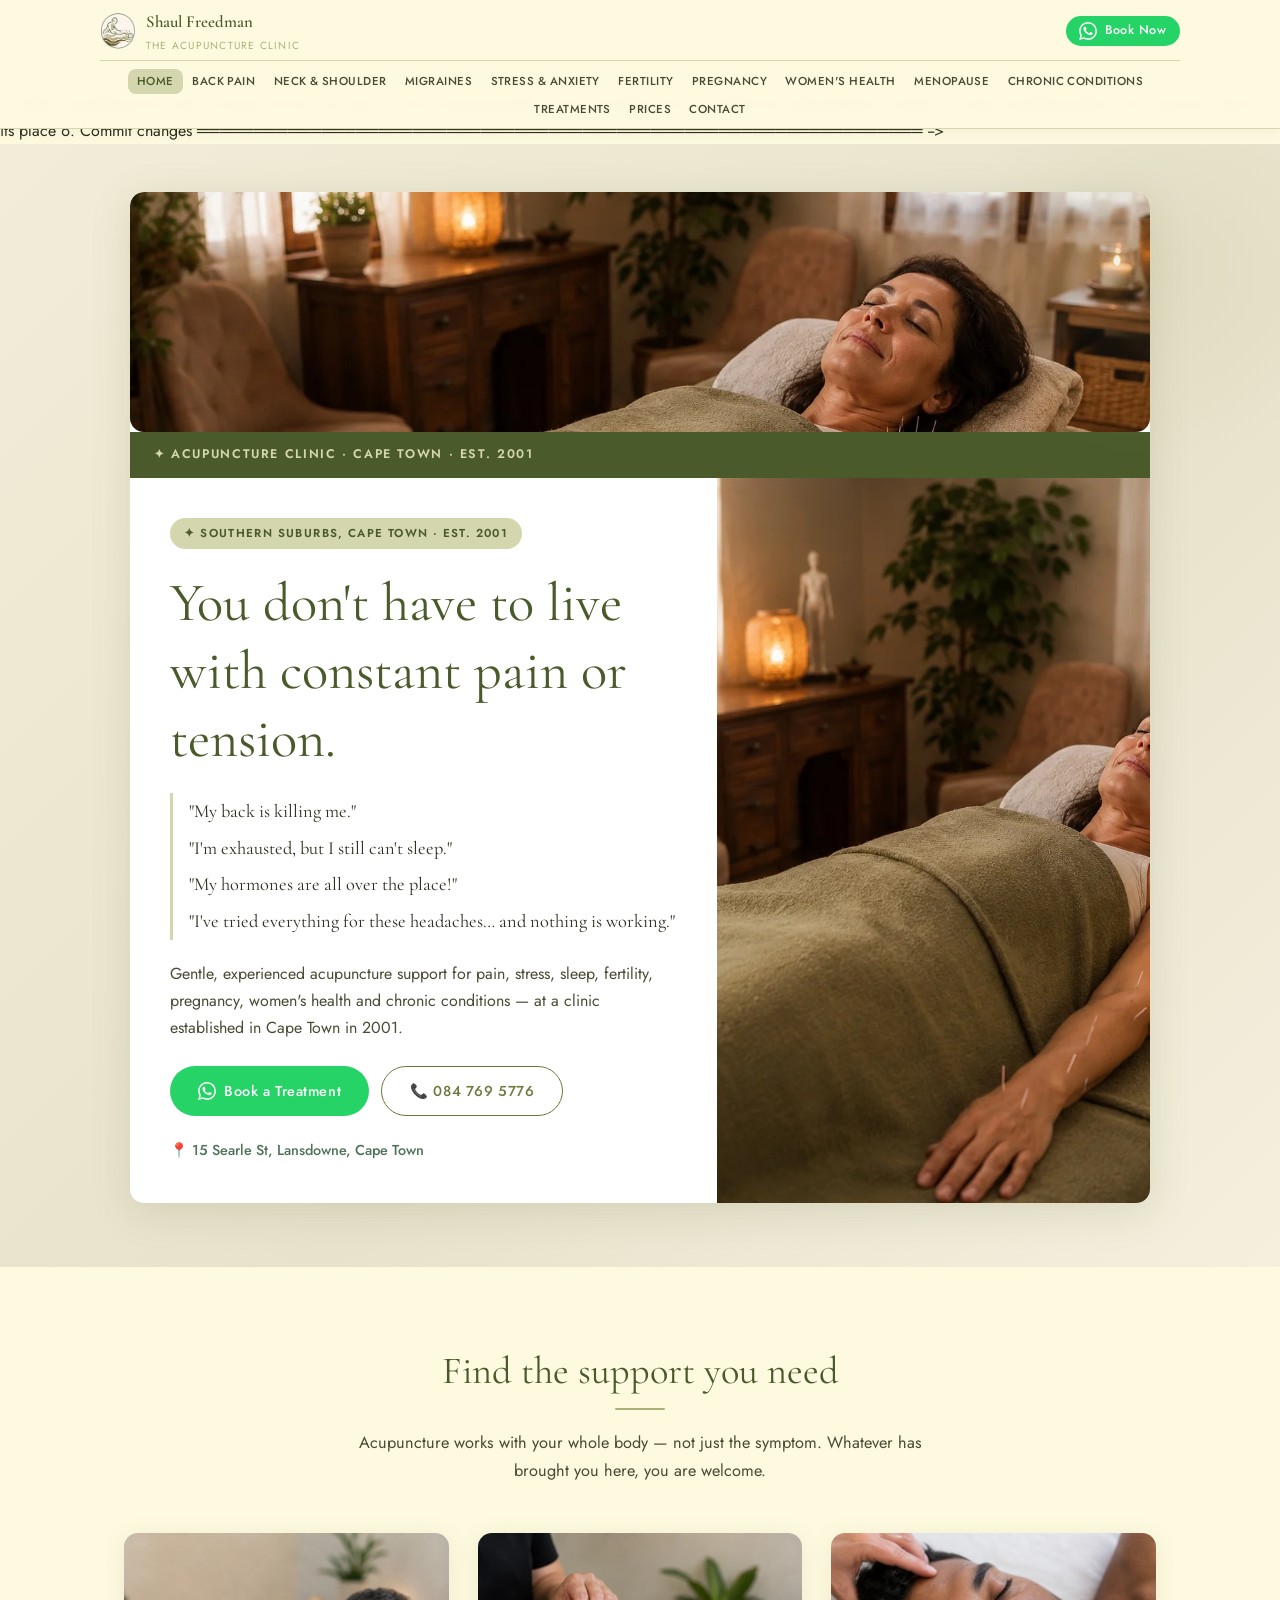
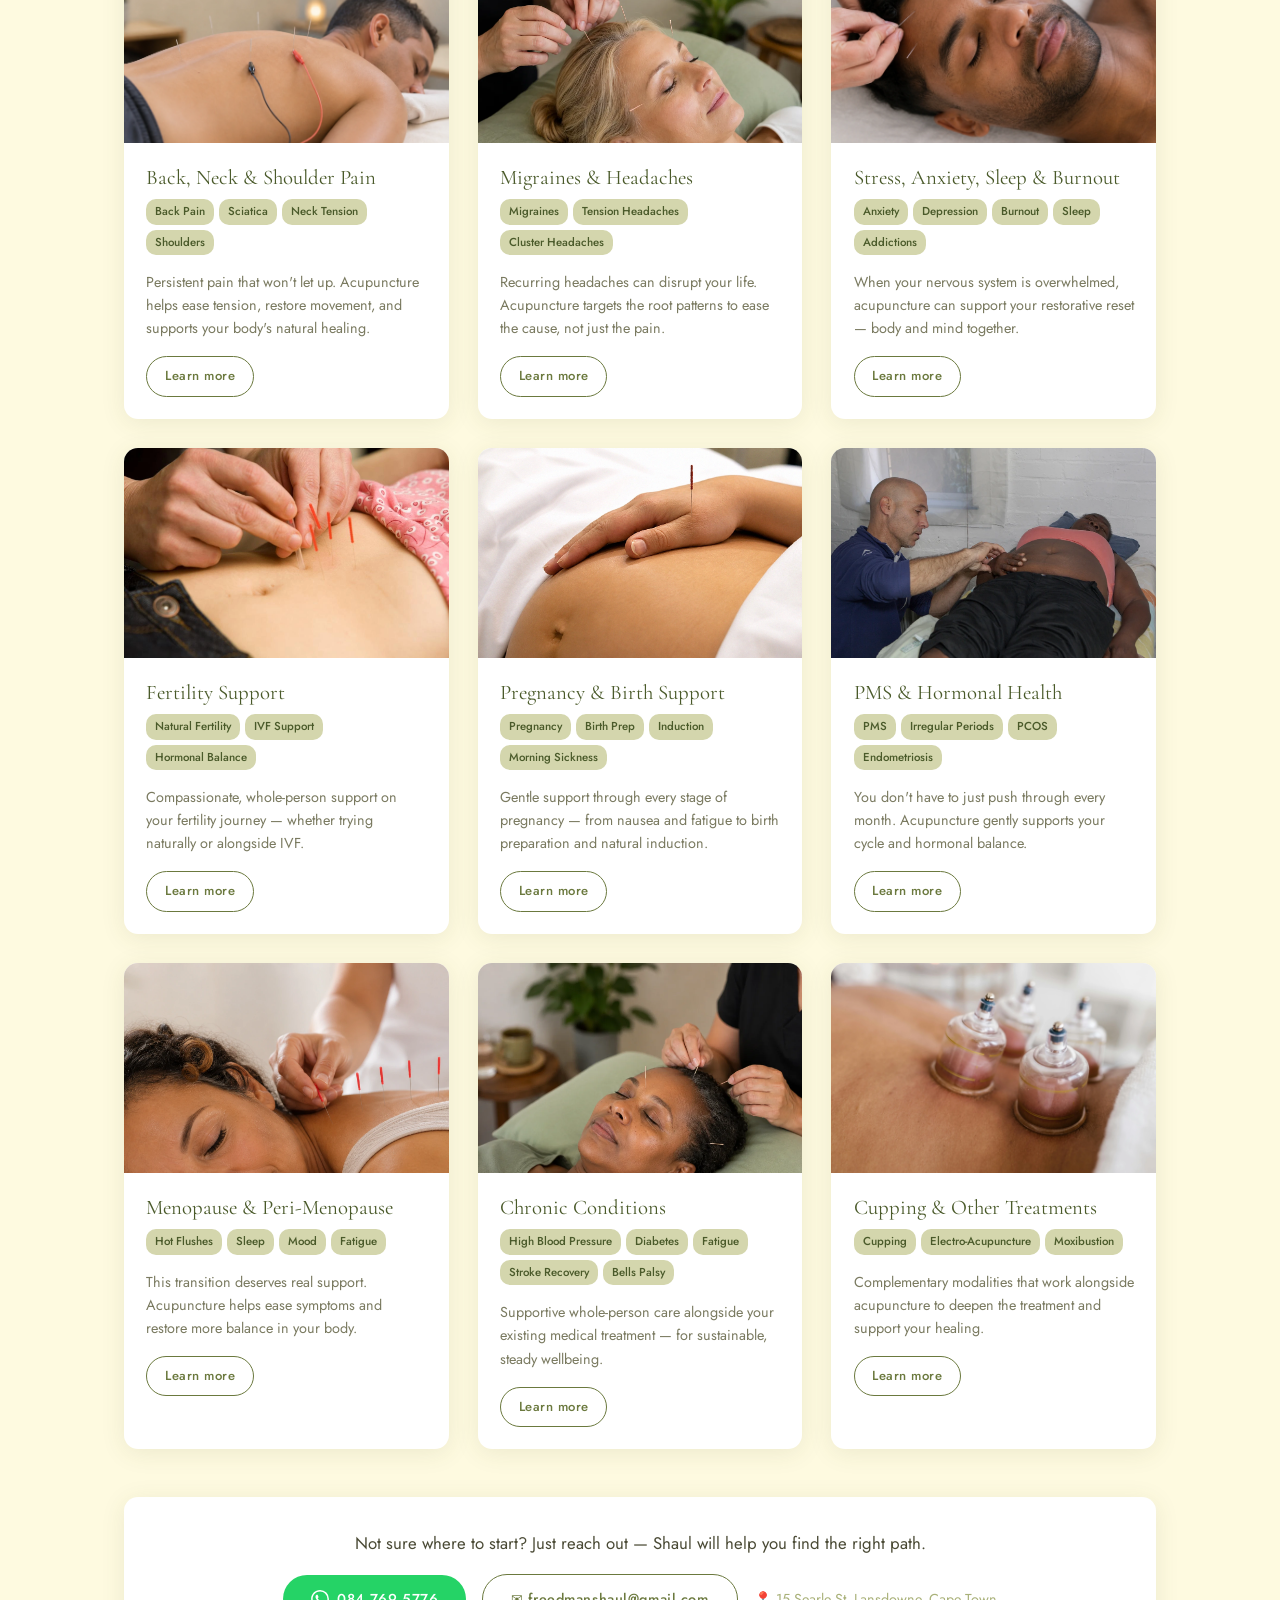
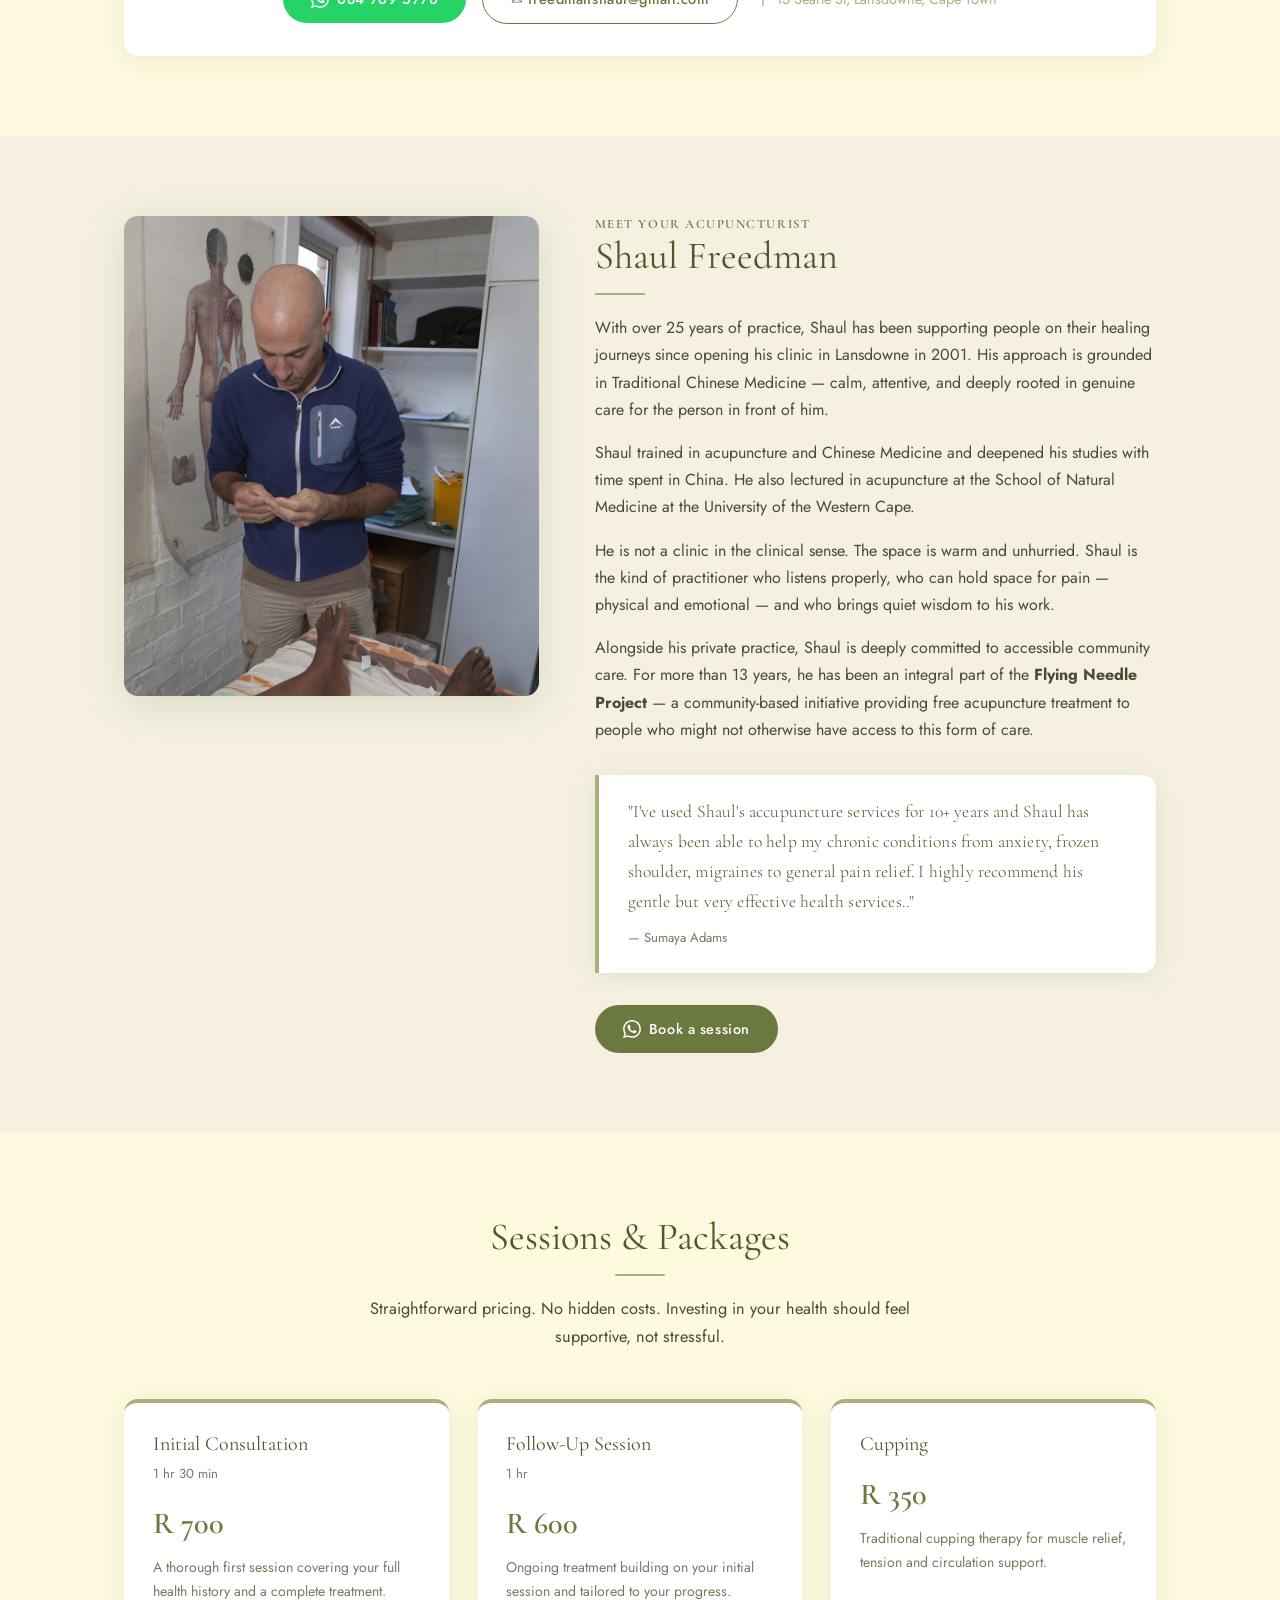
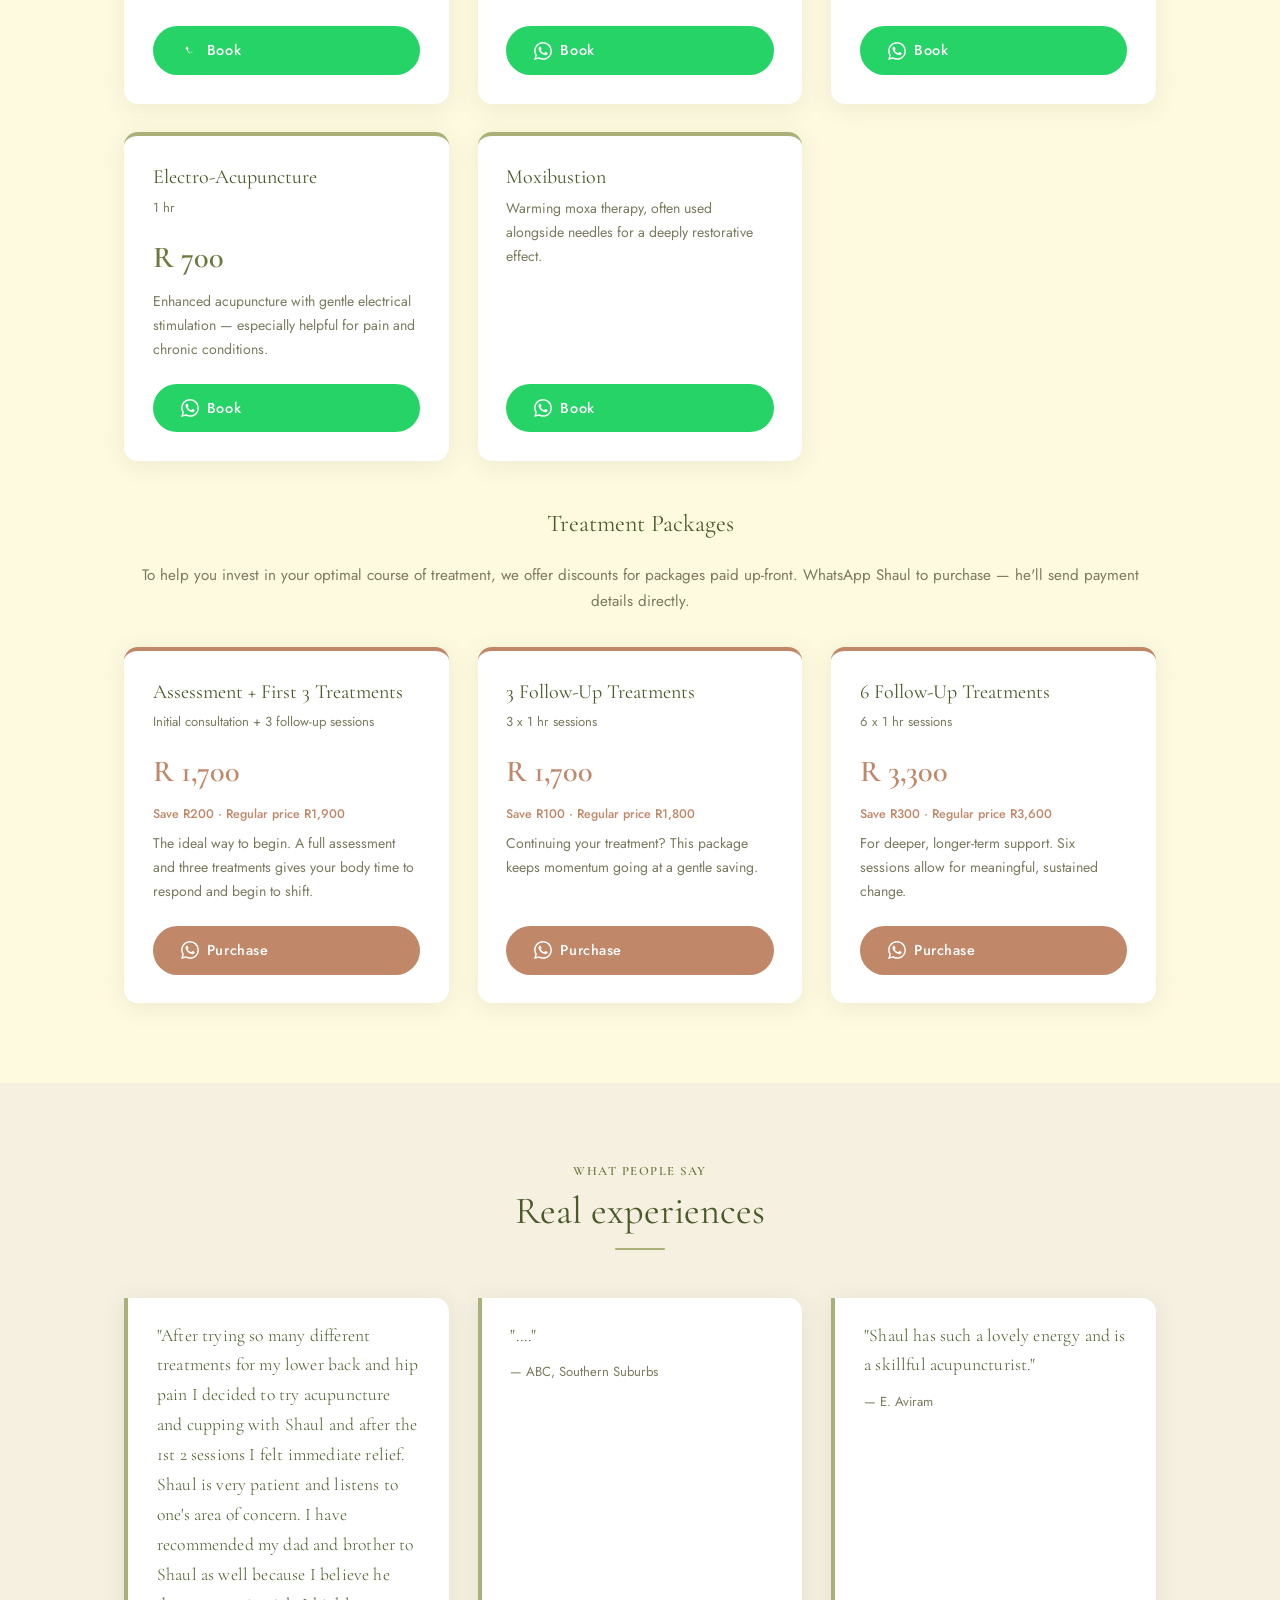
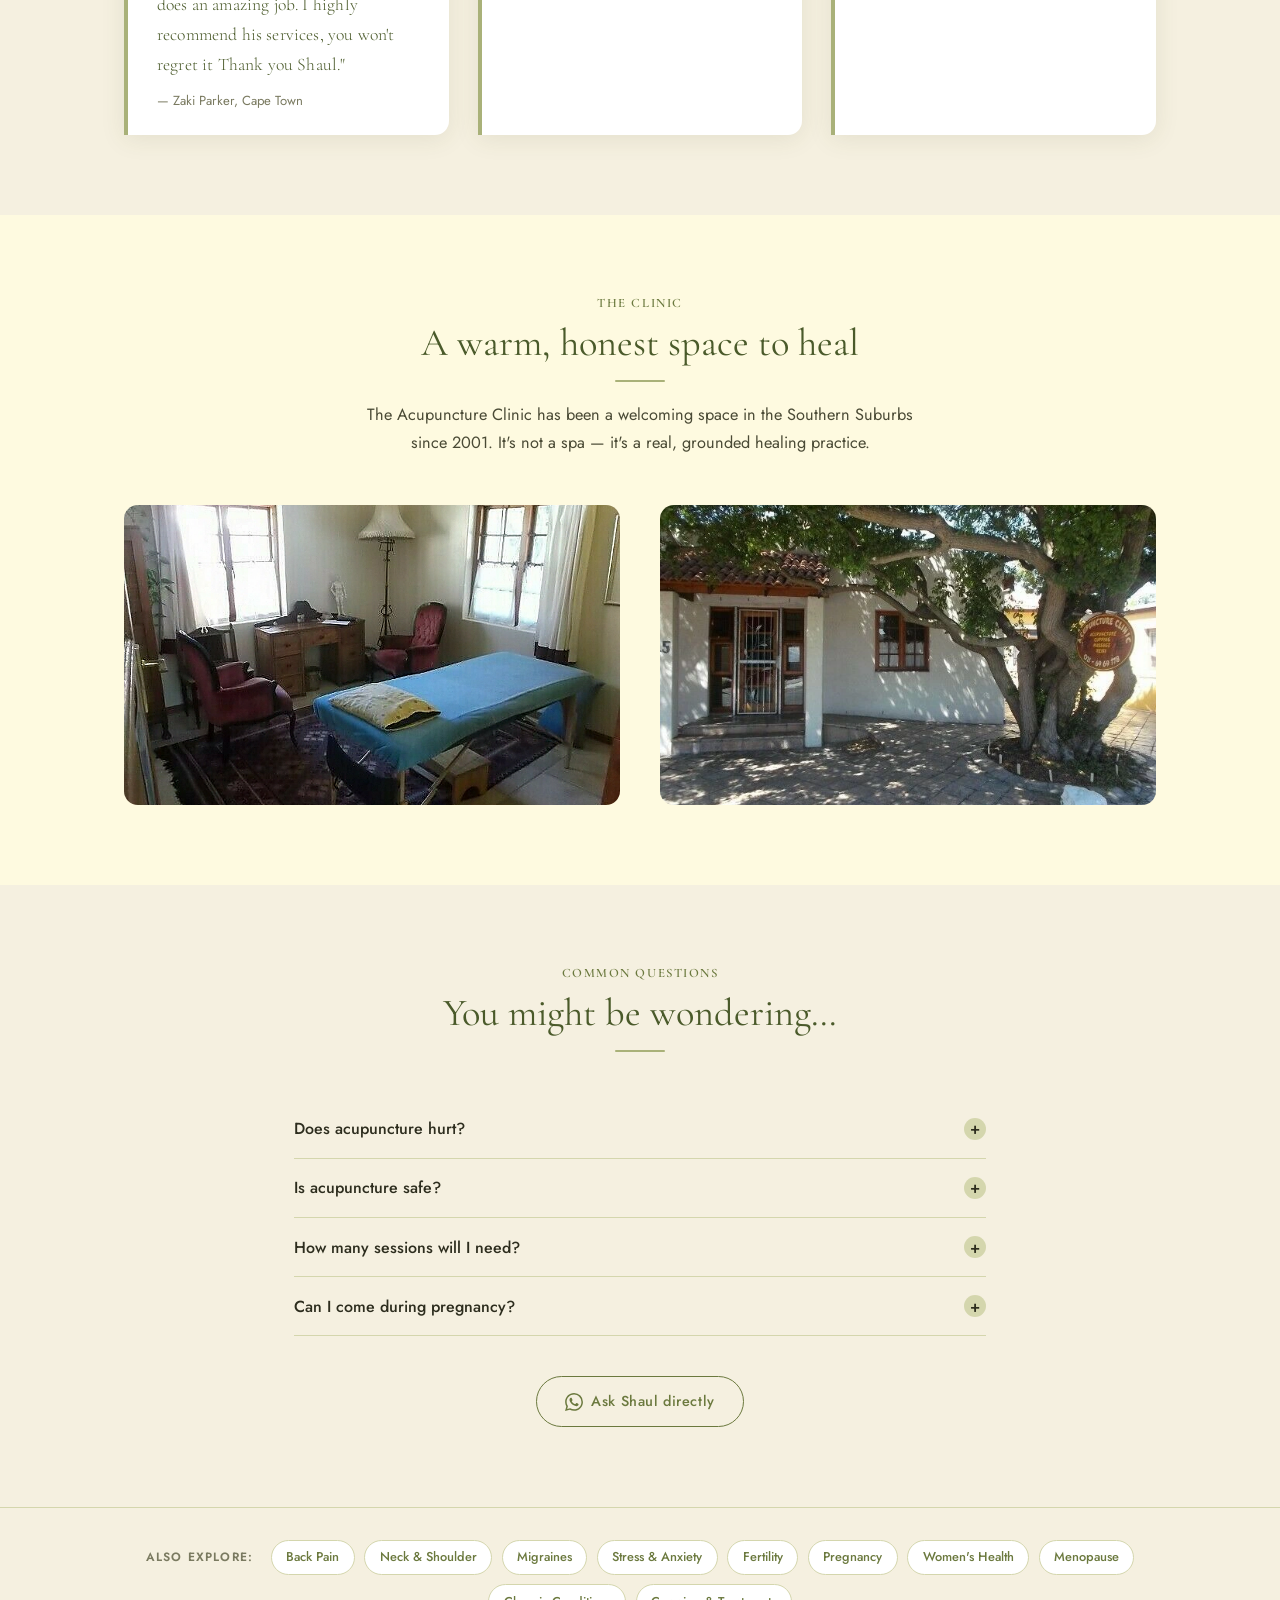
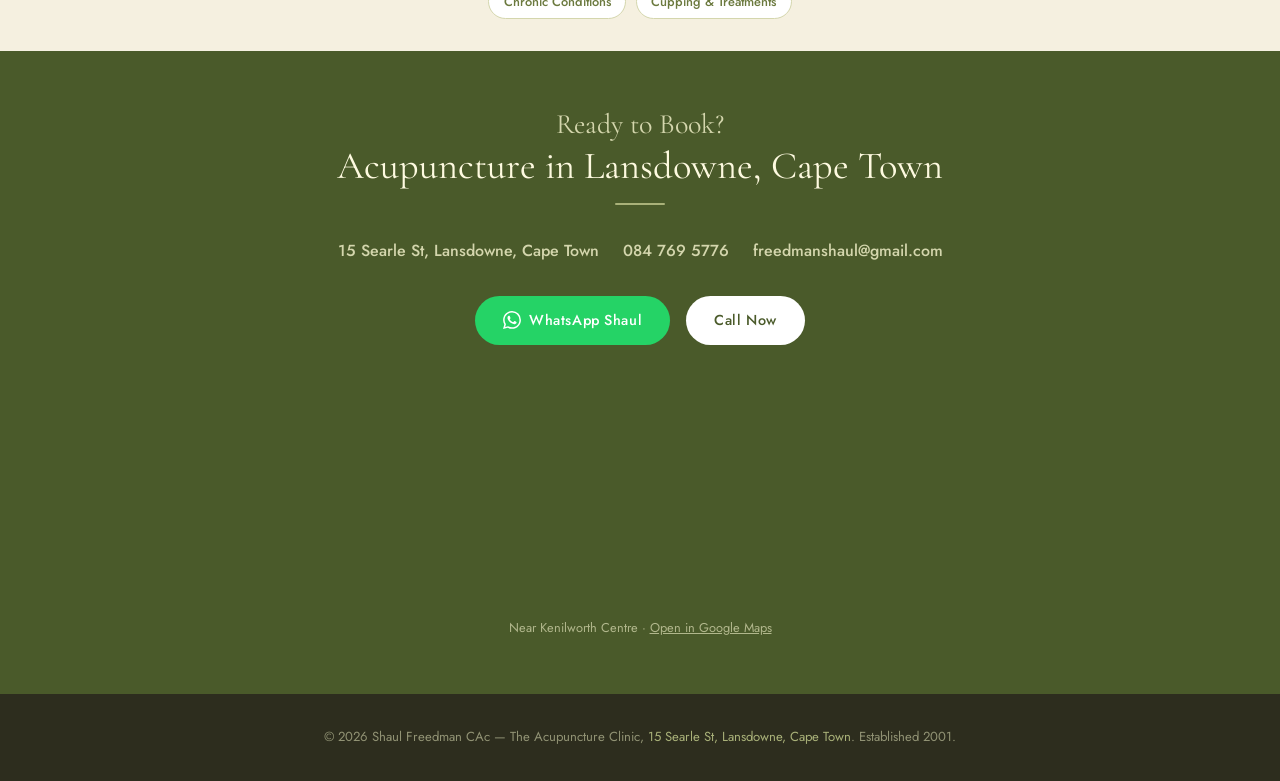
==== index.html @ 373844a1 "Update index.html Changed hero to more mobile friendly  Added two testimonials" ====
<!DOCTYPE html>
<html lang="en">
<head>
<meta charset="UTF-8">
<meta name="viewport" content="width=device-width, initial-scale=1.0">
<title>Acupuncture in Cape Town | Shaul Freedman | Lansdowne</title>
<meta name="description" content="Shaul Freedman offers acupuncture in Lansdowne, Cape Town. 25+ years experience. Pain, fertility, women's health, stress, anxiety and more. Book via WhatsApp: 084 769 5776.">
<meta name="keywords" content="acupuncture cape town, acupuncturist cape town, acupuncture lansdowne, traditional chinese medicine cape town">
<meta name="author" content="Shaul Freedman">
<meta property="og:title" content="Acupuncture in Cape Town | Shaul Freedman | Lansdowne">
<meta property="og:description" content="Shaul Freedman offers acupuncture in Lansdowne, Cape Town. 25+ years experience. Pain, fertility, women's health, stress, anxiety and more. Book via WhatsApp: 084 769 5776.">
<meta property="og:type" content="website">
<link rel="stylesheet" href="style.css">
</head>
<body>

<nav>
  <div class="nav-inner-top">
    <a href="index.html" class="nav-brand">
      <img src="assets/shaul-freedman-acupuncture-logo.webp" alt="Shaul Freedman Acupuncture logo" class="nav-logo">
      <div><span class="nav-brand-name">Shaul Freedman</span><span class="nav-brand-sub">The Acupuncture Clinic</span></div>
    </a>
    <a href="https://wa.me/27847695776?text=Hi%20Shaul%2C%20I%27d%20like%20to%20book%20an%20acupuncture%20treatment." target="_blank" class="btn btn-wa nav-wa" style="font-size:0.78rem;padding:0.35rem 1rem;"><svg class="wa-icon" viewBox="0 0 24 24"><path d="M17.472 14.382c-.297-.149-1.758-.867-2.03-.967-.273-.099-.471-.148-.67.15-.197.297-.767.966-.94 1.164-.173.199-.347.223-.644.075-.297-.15-1.255-.463-2.39-1.475-.883-.788-1.48-1.761-1.653-2.059-.173-.297-.018-.458.13-.606.134-.133.298-.347.446-.52.149-.174.198-.298.298-.497.099-.198.05-.371-.025-.52-.075-.149-.669-1.612-.916-2.207-.242-.579-.487-.5-.669-.51-.173-.008-.371-.01-.57-.01-.198 0-.52.074-.792.372-.272.297-1.04 1.016-1.04 2.479 0 1.462 1.065 2.875 1.213 3.074.149.198 2.096 3.2 5.077 4.487.709.306 1.262.489 1.694.625.712.227 1.36.195 1.871.118.571-.085 1.758-.719 2.006-1.413.248-.694.248-1.289.173-1.413-.074-.124-.272-.198-.57-.347m-5.421 7.403h-.004a9.87 9.87 0 01-5.031-1.378l-.361-.214-3.741.982.998-3.648-.235-.374a9.86 9.86 0 01-1.51-5.26c.001-5.45 4.436-9.884 9.888-9.884 2.64 0 5.122 1.03 6.988 2.898a9.825 9.825 0 012.893 6.994c-.003 5.45-4.437 9.884-9.885 9.884m8.413-18.297A11.815 11.815 0 0012.05 0C5.495 0 .16 5.335.157 11.892c0 2.096.547 4.142 1.588 5.945L.057 24l6.305-1.654a11.882 11.882 0 005.683 1.448h.005c6.554 0 11.89-5.335 11.893-11.893a11.821 11.821 0 00-3.48-8.413Z"/></svg> Book Now</a>
    <button class="hamburger" onclick="toggleMenu()" aria-label="Menu"><span></span><span></span><span></span></button>
  </div>
  <div class="nav-inner-links">
    <ul class="nav-links">
      <li><a href="index.html" class="active">Home</a></li>
      <li><a href="back-pain-acupuncture-cape-town.html">Back Pain</a></li>
      <li><a href="neck-shoulder-pain-acupuncture-cape-town.html">Neck &amp; Shoulder</a></li>
      <li><a href="migraine-headache-acupuncture-cape-town.html">Migraines</a></li>
      <li><a href="stress-anxiety-depression-sleep-acupuncture-cape-town.html">Stress &amp; Anxiety</a></li>
      <li><a href="fertility-acupuncture-cape-town.html">Fertility</a></li>
      <li><a href="pregnancy-acupuncture-cape-town.html">Pregnancy</a></li>
      <li><a href="pms-hormonal-health-acupuncture-cape-town.html">Women's Health</a></li>
      <li><a href="menopause-acupuncture-cape-town.html">Menopause</a></li>
      <li><a href="chronic-conditions-acupuncture-cape-town.html">Chronic Conditions</a></li>
      <li><a href="cupping-electro-acupuncture-cape-town.html">Treatments</a></li>
      <li><a href="#pricing">Prices</a></li>
      <li><a href="#contact">Contact</a></li>
    </ul>
  </div>
</nav>

<div class="mobile-menu" id="mobile-menu">
  <a href="index.html">Home</a>
  <a href="back-pain-acupuncture-cape-town.html">Back Pain</a>
  <a href="neck-shoulder-pain-acupuncture-cape-town.html">Neck &amp; Shoulder</a>
  <a href="migraine-headache-acupuncture-cape-town.html">Migraines</a>
  <a href="stress-anxiety-depression-sleep-acupuncture-cape-town.html">Stress &amp; Anxiety</a>
  <a href="fertility-acupuncture-cape-town.html">Fertility</a>
  <a href="pregnancy-acupuncture-cape-town.html">Pregnancy</a>
  <a href="pms-hormonal-health-acupuncture-cape-town.html">Women's Health</a>
  <a href="menopause-acupuncture-cape-town.html">Menopause</a>
  <a href="chronic-conditions-acupuncture-cape-town.html">Chronic Conditions</a>
  <a href="cupping-electro-acupuncture-cape-town.html">Treatments</a>
  <a href="#pricing">Prices</a>
  <a href="#contact">Contact</a>
  <a href="https://wa.me/27847695776?text=Hi%20Shaul%2C%20I%27d%20like%20to%20book%20an%20acupuncture%20treatment." target="_blank" style="color:#25D366;font-weight:600;">WhatsApp Shaul</a>
</div>

<div class="page-wrap">

<!-- ═══════════════════════════════════════════════════════════════
     INSTRUCTIONS FOR index.html:
     
     1. Open index.html in GitHub
     2. Find this line (it's near the top of the page body):
        <!-- HERO -->
     3. Select everything from that comment all the way down to
        the closing </section> tag that comes just before this:
        <!-- WHAT CAN WE HELP WITH -->
     4. Delete the selected block entirely
     5. Paste everything below this instruction block in its place
     6. Commit changes
════════════════════════════════════════════════════════════════ -->

<!-- HERO -->
<section class="hero-section" style="background:linear-gradient(135deg,#f2edd8 0%,#e8e2cc 60%,#f5f0de 100%);padding:3rem 0 4rem;position:relative;overflow:hidden;">
  <div style="position:absolute;top:-80px;right:-80px;width:400px;height:400px;background:radial-gradient(circle,rgba(169,177,121,0.15) 0%,transparent 70%);border-radius:50%;pointer-events:none;"></div>
  <div class="container">

    <!-- WHITE CARD -->
    <div style="background:white;border-radius:var(--radius);box-shadow:var(--shadow-lg);overflow:hidden;max-width:1020px;margin:0 auto;">

      <!-- MOBILE ONLY: hero image + dark green band -->
      <div class="hero-mobile-image">
        <img
          src="assets/relaxing-acupuncture-clinic-hero.webp"
          alt="Woman relaxing during acupuncture treatment at Shaul Freedman's clinic in Cape Town"
          style="width:100%;height:240px;object-fit:cover;object-position:center 30%;display:block;">
        <div style="background:var(--dark-green);padding:0.75rem 1.5rem;">
          <p style="color:var(--pale-green);font-size:0.78rem;font-weight:600;letter-spacing:0.13em;text-transform:uppercase;margin:0;">✦ Acupuncture Clinic · Cape Town · Est. 2001</p>
        </div>
      </div>

      <!-- MAIN GRID: text left, image right -->
      <div class="grid-2-1" style="align-items:stretch;gap:0;">

        <!-- TEXT COLUMN -->
        <div style="padding:2.5rem;">

          <!-- Desktop only badge -->
          <div class="hero-desktop-badge" style="display:inline-flex;align-items:center;gap:6px;background:var(--pale-green);color:var(--dark-green);font-size:0.72rem;font-weight:600;letter-spacing:0.12em;text-transform:uppercase;padding:0.35rem 0.9rem;border-radius:20px;margin-bottom:1.25rem;">✦ Southern Suburbs, Cape Town · Est. 2001</div>

          <h1 style="font-weight:400;color:var(--dark-green);margin-bottom:1.25rem;">You don't have to live with constant pain or tension.</h1>

          <!-- Quotes: left border on both mobile and desktop -->
          <div style="font-family:'Cormorant Garamond',serif;font-style:normal;font-size:clamp(0.95rem,2vw,1.15rem);color:var(--text-dark);line-height:2;margin-bottom:1.25rem;border-left:3px solid var(--pale-green);padding-left:1rem;">
            <span style="display:block;">"My back is killing me."</span>
            <span style="display:block;">"I'm exhausted, but I still can't sleep."</span>
            <span style="display:block;">"My hormones are all over the place!"</span>
            <span style="display:block;">"I've tried everything for these headaches… and nothing is working."</span>
          </div>

          <p style="font-size:1rem;color:var(--text-mid);margin-bottom:1.5rem;font-weight:400;">Gentle, experienced acupuncture support for pain, stress, sleep, fertility, pregnancy, women's health and chronic conditions — at a clinic established in Cape Town in 2001.</p>

          <div class="hero-btns" style="display:flex;flex-wrap:wrap;gap:0.75rem;margin-bottom:1.25rem;">
            <a href="https://wa.me/27847695776?text=Hi%20Shaul%2C%20I%27d%20like%20to%20book%20an%20acupuncture%20treatment." target="_blank" class="btn btn-wa"><svg class="wa-icon" viewBox="0 0 24 24"><path d="M17.472 14.382c-.297-.149-1.758-.867-2.03-.967-.273-.099-.471-.148-.67.15-.197.297-.767.966-.94 1.164-.173.199-.347.223-.644.075-.297-.15-1.255-.463-2.39-1.475-.883-.788-1.48-1.761-1.653-2.059-.173-.297-.018-.458.13-.606.134-.133.298-.347.446-.52.149-.174.198-.298.298-.497.099-.198.05-.371-.025-.52-.075-.149-.669-1.612-.916-2.207-.242-.579-.487-.5-.669-.51-.173-.008-.371-.01-.57-.01-.198 0-.52.074-.792.372-.272.297-1.04 1.016-1.04 2.479 0 1.462 1.065 2.875 1.213 3.074.149.198 2.096 3.2 5.077 4.487.709.306 1.262.489 1.694.625.712.227 1.36.195 1.871.118.571-.085 1.758-.719 2.006-1.413.248-.694.248-1.289.173-1.413-.074-.124-.272-.198-.57-.347m-5.421 7.403h-.004a9.87 9.87 0 01-5.031-1.378l-.361-.214-3.741.982.998-3.648-.235-.374a9.86 9.86 0 01-1.51-5.26c.001-5.45 4.436-9.884 9.888-9.884 2.64 0 5.122 1.03 6.988 2.898a9.825 9.825 0 012.893 6.994c-.003 5.45-4.437 9.884-9.885 9.884m8.413-18.297A11.815 11.815 0 0012.05 0C5.495 0 .16 5.335.157 11.892c0 2.096.547 4.142 1.588 5.945L.057 24l6.305-1.654a11.882 11.882 0 005.683 1.448h.005c6.554 0 11.89-5.335 11.893-11.893a11.821 11.821 0 00-3.48-8.413Z"/></svg> Book a Treatment</a>
            <a href="tel:+27847695776" class="btn btn-outline">📞 084 769 5776</a>
          </div>

          <a href="https://www.google.com/maps/search/?api=1&query=15+Searle+St,+Lansdowne,+Cape+Town" target="_blank" rel="noopener noreferrer" style="color:#4E7358;text-decoration:none;font-weight:500;font-size:0.9rem;">
            📍 15 Searle St, Lansdowne, Cape Town
          </a>
        </div>

        <!-- DESKTOP IMAGE COLUMN -->
        <div class="hero-desktop-image" style="min-height:480px;position:relative;overflow:hidden;">
          <img
            src="assets/relaxing-acupuncture-clinic-hero.webp"
            alt="Woman relaxing during acupuncture treatment at Shaul Freedman's clinic in Cape Town"
            style="width:100%;height:100%;object-fit:cover;object-position:center 30%;display:block;border-radius:0;">
        </div>

      </div>
    </div>
    <!-- END WHITE CARD -->

  </div>
</section>

<!-- WHAT CAN WE HELP WITH -->
<section class="section">
  <div class="container">
    <div class="section-header">
      <h2>Find the support you need</h2>
      <div class="divider"></div>
      <p>Acupuncture works with your whole body — not just the symptom. Whatever has brought you here, you are welcome.</p>
    </div>
    <div class="grid-3">
      <div class="card">
        <img src="assets/acupuncture-treatment-cape-town.webp" alt="Acupuncture for back pain relief in Cape Town" class="card-img">
        <div class="card-body">
          <h3>Back, Neck &amp; Shoulder Pain</h3>
          <div class="card-tags"><span class="tag">Back Pain</span><span class="tag">Sciatica</span><span class="tag">Neck Tension</span><span class="tag">Shoulders</span></div>
          <p>Persistent pain that won't let up. Acupuncture helps ease tension, restore movement, and supports your body's natural healing.</p>
          <a href="back-pain-acupuncture-cape-town.html" class="btn btn-outline" style="font-size:0.82rem;padding:0.5rem 1.1rem;">Learn more</a>
        </div>
      </div>
      <div class="card">
        <img src="assets/acupuncture-migraine-relief-cape-town.webp" alt="Acupuncture for migraines and headaches in Cape Town" class="card-img">
        <div class="card-body">
          <h3>Migraines &amp; Headaches</h3>
          <div class="card-tags"><span class="tag">Migraines</span><span class="tag">Tension Headaches</span><span class="tag">Cluster Headaches</span></div>
          <p>Recurring headaches can disrupt your life. Acupuncture targets the root patterns to ease the cause, not just the pain.</p>
          <a href="migraine-headache-acupuncture-cape-town.html" class="btn btn-outline" style="font-size:0.82rem;padding:0.5rem 1.1rem;">Learn more</a>
        </div>
      </div>
      <div class="card">
        <img src="assets/acupuncture-stress-cape-town.webp" alt="Acupuncture for stress, anxiety and depression in Cape Town" class="card-img">
        <div class="card-body">
          <h3>Stress, Anxiety, Sleep &amp; Burnout</h3>
          <div class="card-tags"><span class="tag">Anxiety</span><span class="tag">Depression</span><span class="tag">Burnout</span><span class="tag">Sleep</span><span class="tag">Addictions</span></div>
          <p>When your nervous system is overwhelmed, acupuncture can support your restorative reset — body and mind together.</p>
          <a href="stress-anxiety-depression-sleep-acupuncture-cape-town.html" class="btn btn-outline" style="font-size:0.82rem;padding:0.5rem 1.1rem;">Learn more</a>
        </div>
      </div>
      <div class="card">
        <img src="assets/fertility-acupuncture-cape-town.webp" alt="Fertility acupuncture and IVF support in Cape Town" class="card-img">
        <div class="card-body">
          <h3>Fertility Support</h3>
          <div class="card-tags"><span class="tag">Natural Fertility</span><span class="tag">IVF Support</span><span class="tag">Hormonal Balance</span></div>
          <p>Compassionate, whole-person support on your fertility journey — whether trying naturally or alongside IVF.</p>
          <a href="fertility-acupuncture-cape-town.html" class="btn btn-outline" style="font-size:0.82rem;padding:0.5rem 1.1rem;">Learn more</a>
        </div>
      </div>
      <div class="card">
        <img src="assets/pregnancy-acupuncture-cape-town.webp" alt="Pregnancy acupuncture and birth support in Cape Town" class="card-img">
        <div class="card-body">
          <h3>Pregnancy &amp; Birth Support</h3>
          <div class="card-tags"><span class="tag">Pregnancy</span><span class="tag">Birth Prep</span><span class="tag">Induction</span><span class="tag">Morning Sickness</span></div>
          <p>Gentle support through every stage of pregnancy — from nausea and fatigue to birth preparation and natural induction.</p>
          <a href="pregnancy-acupuncture-cape-town.html" class="btn btn-outline" style="font-size:0.82rem;padding:0.5rem 1.1rem;">Learn more</a>
        </div>
      </div>
      <div class="card">
        <img src="assets/womens-health-acupuncture-cape-town.webp" alt="Women's health acupuncture for PMS and hormonal balance in Cape Town" class="card-img">
        <div class="card-body">
          <h3>PMS &amp; Hormonal Health</h3>
          <div class="card-tags"><span class="tag">PMS</span><span class="tag">Irregular Periods</span><span class="tag">PCOS</span><span class="tag">Endometriosis</span></div>
          <p>You don't have to just push through every month. Acupuncture gently supports your cycle and hormonal balance.</p>
          <a href="pms-hormonal-health-acupuncture-cape-town.html" class="btn btn-outline" style="font-size:0.82rem;padding:0.5rem 1.1rem;">Learn more</a>
        </div>
      </div>
      <div class="card">
        <img src="assets/stress-relief-acupuncture-cape-town.webp" alt="Menopause acupuncture support in Cape Town" class="card-img">
        <div class="card-body">
          <h3>Menopause &amp; Peri-Menopause</h3>
          <div class="card-tags"><span class="tag">Hot Flushes</span><span class="tag">Sleep</span><span class="tag">Mood</span><span class="tag">Fatigue</span></div>
          <p>This transition deserves real support. Acupuncture helps ease symptoms and restore more balance in your body.</p>
          <a href="menopause-acupuncture-cape-town.html" class="btn btn-outline" style="font-size:0.82rem;padding:0.5rem 1.1rem;">Learn more</a>
        </div>
      </div>
      <div class="card">
        <img src="assets/chronic-conditions-acupuncture-cape-town1.webp" alt="Acupuncture for chronic conditions including diabetes and high blood pressure in Cape Town" class="card-img">
        <div class="card-body">
          <h3>Chronic Conditions</h3>
          <div class="card-tags"><span class="tag">High Blood Pressure</span><span class="tag">Diabetes</span><span class="tag">Fatigue</span><span class="tag">Stroke Recovery</span><span class="tag">Bells Palsy</span></div>
          <p>Supportive whole-person care alongside your existing medical treatment — for sustainable, steady wellbeing.</p>
          <a href="chronic-conditions-acupuncture-cape-town.html" class="btn btn-outline" style="font-size:0.82rem;padding:0.5rem 1.1rem;">Learn more</a>
        </div>
      </div>
      <div class="card">
        <img src="assets/cupping-therapy-acupuncture-cape-town.webp" alt="Cupping therapy and electro-acupuncture in Cape Town" class="card-img">
        <div class="card-body">
          <h3>Cupping &amp; Other Treatments</h3>
          <div class="card-tags"><span class="tag">Cupping</span><span class="tag">Electro-Acupuncture</span><span class="tag">Moxibustion</span></div>
          <p>Complementary modalities that work alongside acupuncture to deepen the treatment and support your healing.</p>
          <a href="cupping-electro-acupuncture-cape-town.html" class="btn btn-outline" style="font-size:0.82rem;padding:0.5rem 1.1rem;">Learn more</a>
        </div>
      </div>
    </div>

    <!-- Contact strip below cards -->
    <div style="text-align:center;margin-top:3rem;padding:2rem;background:var(--white);border-radius:var(--radius);box-shadow:var(--shadow);">
      <p style="margin-bottom:1rem;font-size:1.05rem;color:var(--text-mid);">Not sure where to start? Just reach out — Shaul will help you find the right path.</p>
      <div style="display:flex;flex-wrap:wrap;gap:1rem;justify-content:center;align-items:center;">
        <a href="https://wa.me/27847695776?text=Hi%20Shaul%2C%20I%20am%20interested%20in%20booking%20an%20acupuncture%20treatment%20for%E2%80%A6" target="_blank" class="btn btn-wa">
          <svg class="wa-icon" viewBox="0 0 24 24"><path d="M17.472 14.382c-.297-.149-1.758-.867-2.03-.967-.273-.099-.471-.148-.67.15-.197.297-.767.966-.94 1.164-.173.199-.347.223-.644.075-.297-.15-1.255-.463-2.39-1.475-.883-.788-1.48-1.761-1.653-2.059-.173-.297-.018-.458.13-.606.134-.133.298-.347.446-.52.149-.174.198-.298.298-.497.099-.198.05-.371-.025-.52-.075-.149-.669-1.612-.916-2.207-.242-.579-.487-.5-.669-.51-.173-.008-.371-.01-.57-.01-.198 0-.52.074-.792.372-.272.297-1.04 1.016-1.04 2.479 0 1.462 1.065 2.875 1.213 3.074.149.198 2.096 3.2 5.077 4.487.709.306 1.262.489 1.694.625.712.227 1.36.195 1.871.118.571-.085 1.758-.719 2.006-1.413.248-.694.248-1.289.173-1.413-.074-.124-.272-.198-.57-.347m-5.421 7.403h-.004a9.87 9.87 0 01-5.031-1.378l-.361-.214-3.741.982.998-3.648-.235-.374a9.86 9.86 0 01-1.51-5.26c.001-5.45 4.436-9.884 9.888-9.884 2.64 0 5.122 1.03 6.988 2.898a9.825 9.825 0 012.893 6.994c-.003 5.45-4.437 9.884-9.885 9.884m8.413-18.297A11.815 11.815 0 0012.05 0C5.495 0 .16 5.335.157 11.892c0 2.096.547 4.142 1.588 5.945L.057 24l6.305-1.654a11.882 11.882 0 005.683 1.448h.005c6.554 0 11.89-5.335 11.893-11.893a11.821 11.821 0 00-3.48-8.413Z"/></svg>
          084 769 5776
        </a>
        <a href="mailto:freedmanshaul@gmail.com" class="btn btn-outline">✉ freedmanshaul@gmail.com</a>
        <a href="https://www.google.com/maps/search/15+Searle+St+Lansdowne+Cape+Town" target="_blank" rel="noopener" style="font-size:0.9rem;color:var(--light-green);">📍 15 Searle St, Lansdowne, Cape Town</a>
      </div>
    </div>

  </div>
</section>

<!-- MEET SHAUL -->
<section class="section section-alt">
  <div class="container">
    <div class="grid-1-2" style="align-items:start;gap:3.5rem;">
      <div>
        <img src="assets/shaul-profile-picture-2.webp" alt="Shaul Freedman, acupuncturist at his clinic in Lansdowne Cape Town" style="width:100%;max-height:480px;object-fit:cover;object-position:top;border-radius:var(--radius);box-shadow:var(--shadow-lg);">
      </div>
      <div>
        <h4>Meet Your Acupuncturist</h4>
        <h2 style="margin-bottom:0.5rem;">Shaul Freedman</h2>
        <div class="divider divider-left"></div>
        <p>With over 25 years of practice, Shaul has been supporting people on their healing journeys since opening his clinic in Lansdowne in 2001. His approach is grounded in Traditional Chinese Medicine — calm, attentive, and deeply rooted in genuine care for the person in front of him.</p>
        <p>Shaul trained in acupuncture and Chinese Medicine and deepened his studies with time spent in China. He also lectured in acupuncture at the School of Natural Medicine at the University of the Western Cape.</p>
        <p>He is not a clinic in the clinical sense. The space is warm and unhurried. Shaul is the kind of practitioner who listens properly, who can hold space for pain — physical and emotional — and who brings quiet wisdom to his work.</p>
        <p>Alongside his private practice, Shaul is deeply committed to accessible community care. For more than 13 years, he has been an integral part of the <strong>Flying Needle Project</strong> — a community-based initiative providing free acupuncture treatment to people who might not otherwise have access to this form of care.</p>
        <div class="testimonial">
          <p>"I've used Shaul's accupuncture services for 10+ years and Shaul has always been able to help my chronic conditions from anxiety, frozen shoulder, migraines to general pain relief. I highly recommend his gentle but very effective health services.."</p>
          <cite>— Sumaya Adams</cite>
        </div>
        <a href="https://wa.me/27847695776?text=Hi%20Shaul%2C%20I%27d%20like%20to%20find%20out%20more%20about%20booking%20a%20treatment%20with%20you." target="_blank" class="btn btn-primary"><svg class="wa-icon" viewBox="0 0 24 24"><path d="M17.472 14.382c-.297-.149-1.758-.867-2.03-.967-.273-.099-.471-.148-.67.15-.197.297-.767.966-.94 1.164-.173.199-.347.223-.644.075-.297-.15-1.255-.463-2.39-1.475-.883-.788-1.48-1.761-1.653-2.059-.173-.297-.018-.458.13-.606.134-.133.298-.347.446-.52.149-.174.198-.298.298-.497.099-.198.05-.371-.025-.52-.075-.149-.669-1.612-.916-2.207-.242-.579-.487-.5-.669-.51-.173-.008-.371-.01-.57-.01-.198 0-.52.074-.792.372-.272.297-1.04 1.016-1.04 2.479 0 1.462 1.065 2.875 1.213 3.074.149.198 2.096 3.2 5.077 4.487.709.306 1.262.489 1.694.625.712.227 1.36.195 1.871.118.571-.085 1.758-.719 2.006-1.413.248-.694.248-1.289.173-1.413-.074-.124-.272-.198-.57-.347m-5.421 7.403h-.004a9.87 9.87 0 01-5.031-1.378l-.361-.214-3.741.982.998-3.648-.235-.374a9.86 9.86 0 01-1.51-5.26c.001-5.45 4.436-9.884 9.888-9.884 2.64 0 5.122 1.03 6.988 2.898a9.825 9.825 0 012.893 6.994c-.003 5.45-4.437 9.884-9.885 9.884m8.413-18.297A11.815 11.815 0 0012.05 0C5.495 0 .16 5.335.157 11.892c0 2.096.547 4.142 1.588 5.945L.057 24l6.305-1.654a11.882 11.882 0 005.683 1.448h.005c6.554 0 11.89-5.335 11.893-11.893a11.821 11.821 0 00-3.48-8.413Z"/></svg> Book a session</a>
      </div>
    </div>
  </div>
</section>

<!-- PRICING & PACKAGES -->
<section class="section" id="pricing">
  <div class="container">
    <div class="section-header">
      <h2>Sessions &amp; Packages</h2>
      <div class="divider"></div>
      <p>Straightforward pricing. No hidden costs. Investing in your health should feel supportive, not stressful.</p>
    </div>
    <div class="grid-3" style="margin-bottom:2rem;">
      <div class="price-card">
        <h3>Initial Consultation</h3>
        <div class="duration">1 hr 30 min</div>
        <div class="price">R 700</div>
        <p>A thorough first session covering your full health history and a complete treatment.</p>
        <a href="https://wa.me/27847695776?text=Hi%20Shaul%2C%20I%27d%20like%20to%20book%20an%20initial%20acupuncture%20consultation." target="_blank" class="btn btn-wa" style="margin-top:auto;"><svg class="wa-icon" viewBox="0 0 24 24"><path d="M17.472 14.382c-.297-.149-1.758-.867-2.03-.967-.273-.099-.471-.148-.67.15-.197.297-.767.966-.94 1.164-.173.199-.347.223-.644.075-.297-.15-1.255-.463-2.39-1.475-.883-.788-1.48-1.761-1.653-2.059-.173-.297-.018-.458.13-.606.134-.133.298-.347.446-.52.149-.174.198-.298.298-.497.099-.198.05-.371-.025-.52-.075-.149-.669-1.612-.916-2.207-.916-2.207-.242-.579-.487-.5-.669-.51-.173-.008-.371-.01-.57-.01-.198 0-.52.074-.792.372-.272.297-1.04 1.016-1.04 2.479 0 1.462 1.065 2.875 1.213 3.074.149.198 2.096 3.2 5.077 4.487.709.306 1.262.489 1.694.625.712.227 1.36.195 1.871.118.571-.085 1.758-.719 2.006-1.413.248-.694.248-1.289.173-1.413-.074-.124-.272-.198-.57-.347m-5.421 7.403h-.004a9.87 9.87 0 01-5.031-1.378l-.361-.214-3.741.982.998-3.648-.235-.374a9.86 9.86 0 01-1.51-5.26c.001-5.45 4.436-9.884 9.888-9.884 2.64 0 5.122 1.03 6.988 2.898a9.825 9.825 0 012.893 6.994c-.003 5.45-4.437 9.884-9.885 9.884m8.413-18.297A11.815 11.815 0 0012.05 0C5.495 0 .16 5.335.157 11.892c0 2.096.547 4.142 1.588 5.945L.057 24l6.305-1.654a11.882 11.882 0 005.683 1.448h.005c6.554 0 11.89-5.335 11.893-11.893a11.821 11.821 0 00-3.48-8.413Z"/></svg> Book</a>
      </div>
      <div class="price-card">
        <h3>Follow-Up Session</h3>
        <div class="duration">1 hr</div>
        <div class="price">R 600</div>
        <p>Ongoing treatment building on your initial session and tailored to your progress.</p>
        <a href="https://wa.me/27847695776?text=Hi%20Shaul%2C%20I%27d%20like%20to%20book%20a%20follow-up%20acupuncture%20session." target="_blank" class="btn btn-wa" style="margin-top:auto;"><svg class="wa-icon" viewBox="0 0 24 24"><path d="M17.472 14.382c-.297-.149-1.758-.867-2.03-.967-.273-.099-.471-.148-.67.15-.197.297-.767.966-.94 1.164-.173.199-.347.223-.644.075-.297-.15-1.255-.463-2.39-1.475-.883-.788-1.48-1.761-1.653-2.059-.173-.297-.018-.458.13-.606.134-.133.298-.347.446-.52.149-.174.198-.298.298-.497.099-.198.05-.371-.025-.52-.075-.149-.669-1.612-.916-2.207-.242-.579-.487-.5-.669-.51-.173-.008-.371-.01-.57-.01-.198 0-.52.074-.792.372-.272.297-1.04 1.016-1.04 2.479 0 1.462 1.065 2.875 1.213 3.074.149.198 2.096 3.2 5.077 4.487.709.306 1.262.489 1.694.625.712.227 1.36.195 1.871.118.571-.085 1.758-.719 2.006-1.413.248-.694.248-1.289.173-1.413-.074-.124-.272-.198-.57-.347m-5.421 7.403h-.004a9.87 9.87 0 01-5.031-1.378l-.361-.214-3.741.982.998-3.648-.235-.374a9.86 9.86 0 01-1.51-5.26c.001-5.45 4.436-9.884 9.888-9.884 2.64 0 5.122 1.03 6.988 2.898a9.825 9.825 0 012.893 6.994c-.003 5.45-4.437 9.884-9.885 9.884m8.413-18.297A11.815 11.815 0 0012.05 0C5.495 0 .16 5.335.157 11.892c0 2.096.547 4.142 1.588 5.945L.057 24l6.305-1.654a11.882 11.882 0 005.683 1.448h.005c6.554 0 11.89-5.335 11.893-11.893a11.821 11.821 0 00-3.48-8.413Z"/></svg> Book</a>
      </div>
      <div class="price-card">
        <h3>Cupping</h3>
        <div class="price">R 350</div>
        <p>Traditional cupping therapy for muscle relief, tension and circulation support.</p>
        <a href="https://wa.me/27847695776?text=Hi%20Shaul%2C%20I%27d%20like%20to%20book%20a%20cupping%20session." target="_blank" class="btn btn-wa" style="margin-top:auto;"><svg class="wa-icon" viewBox="0 0 24 24"><path d="M17.472 14.382c-.297-.149-1.758-.867-2.03-.967-.273-.099-.471-.148-.67.15-.197.297-.767.966-.94 1.164-.173.199-.347.223-.644.075-.297-.15-1.255-.463-2.39-1.475-.883-.788-1.48-1.761-1.653-2.059-.173-.297-.018-.458.13-.606.134-.133.298-.347.446-.52.149-.174.198-.298.298-.497.099-.198.05-.371-.025-.52-.075-.149-.669-1.612-.916-2.207-.242-.579-.487-.5-.669-.51-.173-.008-.371-.01-.57-.01-.198 0-.52.074-.792.372-.272.297-1.04 1.016-1.04 2.479 0 1.462 1.065 2.875 1.213 3.074.149.198 2.096 3.2 5.077 4.487.709.306 1.262.489 1.694.625.712.227 1.36.195 1.871.118.571-.085 1.758-.719 2.006-1.413.248-.694.248-1.289.173-1.413-.074-.124-.272-.198-.57-.347m-5.421 7.403h-.004a9.87 9.87 0 01-5.031-1.378l-.361-.214-3.741.982.998-3.648-.235-.374a9.86 9.86 0 01-1.51-5.26c.001-5.45 4.436-9.884 9.888-9.884 2.64 0 5.122 1.03 6.988 2.898a9.825 9.825 0 012.893 6.994c-.003 5.45-4.437 9.884-9.885 9.884m8.413-18.297A11.815 11.815 0 0012.05 0C5.495 0 .16 5.335.157 11.892c0 2.096.547 4.142 1.588 5.945L.057 24l6.305-1.654a11.882 11.882 0 005.683 1.448h.005c6.554 0 11.89-5.335 11.893-11.893a11.821 11.821 0 00-3.48-8.413Z"/></svg> Book</a>
      </div>
      <div class="price-card">
        <h3>Electro-Acupuncture</h3>
        <div class="duration">1 hr</div>
        <div class="price">R 700</div>
        <p>Enhanced acupuncture with gentle electrical stimulation — especially helpful for pain and chronic conditions.</p>
        <a href="https://wa.me/27847695776?text=Hi%20Shaul%2C%20I%27d%20like%20to%20book%20an%20electro-acupuncture%20session." target="_blank" class="btn btn-wa" style="margin-top:auto;"><svg class="wa-icon" viewBox="0 0 24 24"><path d="M17.472 14.382c-.297-.149-1.758-.867-2.03-.967-.273-.099-.471-.148-.67.15-.197.297-.767.966-.94 1.164-.173.199-.347.223-.644.075-.297-.15-1.255-.463-2.39-1.475-.883-.788-1.48-1.761-1.653-2.059-.173-.297-.018-.458.13-.606.134-.133.298-.347.446-.52.149-.174.198-.298.298-.497.099-.198.05-.371-.025-.52-.075-.149-.669-1.612-.916-2.207-.242-.579-.487-.5-.669-.51-.173-.008-.371-.01-.57-.01-.198 0-.52.074-.792.372-.272.297-1.04 1.016-1.04 2.479 0 1.462 1.065 2.875 1.213 3.074.149.198 2.096 3.2 5.077 4.487.709.306 1.262.489 1.694.625.712.227 1.36.195 1.871.118.571-.085 1.758-.719 2.006-1.413.248-.694.248-1.289.173-1.413-.074-.124-.272-.198-.57-.347m-5.421 7.403h-.004a9.87 9.87 0 01-5.031-1.378l-.361-.214-3.741.982.998-3.648-.235-.374a9.86 9.86 0 01-1.51-5.26c.001-5.45 4.436-9.884 9.888-9.884 2.64 0 5.122 1.03 6.988 2.898a9.825 9.825 0 012.893 6.994c-.003 5.45-4.437 9.884-9.885 9.884m8.413-18.297A11.815 11.815 0 0012.05 0C5.495 0 .16 5.335.157 11.892c0 2.096.547 4.142 1.588 5.945L.057 24l6.305-1.654a11.882 11.882 0 005.683 1.448h.005c6.554 0 11.89-5.335 11.893-11.893a11.821 11.821 0 00-3.48-8.413Z"/></svg> Book</a>
      </div>
      <div class="price-card">
        <h3>Moxibustion</h3>
        <p>Warming moxa therapy, often used alongside needles for a deeply restorative effect.</p>
        <a href="https://wa.me/27847695776?text=Hi%20Shaul%2C%20I%27d%20like%20to%20book%20a%20moxibustion%20session." target="_blank" class="btn btn-wa" style="margin-top:auto;"><svg class="wa-icon" viewBox="0 0 24 24"><path d="M17.472 14.382c-.297-.149-1.758-.867-2.03-.967-.273-.099-.471-.148-.67.15-.197.297-.767.966-.94 1.164-.173.199-.347.223-.644.075-.297-.15-1.255-.463-2.39-1.475-.883-.788-1.48-1.761-1.653-2.059-.173-.297-.018-.458.13-.606.134-.133.298-.347.446-.52.149-.174.198-.298.298-.497.099-.198.05-.371-.025-.52-.075-.149-.669-1.612-.916-2.207-.242-.579-.487-.5-.669-.51-.173-.008-.371-.01-.57-.01-.198 0-.52.074-.792.372-.272.297-1.04 1.016-1.04 2.479 0 1.462 1.065 2.875 1.213 3.074.149.198 2.096 3.2 5.077 4.487.709.306 1.262.489 1.694.625.712.227 1.36.195 1.871.118.571-.085 1.758-.719 2.006-1.413.248-.694.248-1.289.173-1.413-.074-.124-.272-.198-.57-.347m-5.421 7.403h-.004a9.87 9.87 0 01-5.031-1.378l-.361-.214-3.741.982.998-3.648-.235-.374a9.86 9.86 0 01-1.51-5.26c.001-5.45 4.436-9.884 9.888-9.884 2.64 0 5.122 1.03 6.988 2.898a9.825 9.825 0 012.893 6.994c-.003 5.45-4.437 9.884-9.885 9.884m8.413-18.297A11.815 11.815 0 0012.05 0C5.495 0 .16 5.335.157 11.892c0 2.096.547 4.142 1.588 5.945L.057 24l6.305-1.654a11.882 11.882 0 005.683 1.448h.005c6.554 0 11.89-5.335 11.893-11.893a11.821 11.821 0 00-3.48-8.413Z"/></svg> Book</a>
      </div>
    </div>

    <h3 style="text-align:center;margin:3rem 0 1.5rem;font-size:1.5rem;">Treatment Packages</h3>
    <p style="text-align:center;color:var(--text-light);margin-bottom:2rem;font-size:0.95rem;">To help you invest in your optimal course of treatment, we offer discounts for packages paid up-front. WhatsApp Shaul to purchase — he'll send payment details directly.</p>
    <div class="grid-3">
      <div class="price-card featured">
        <h3>Assessment + First 3 Treatments</h3>
        <div class="duration">Initial consultation + 3 follow-up sessions</div>
        <div class="price">R 1,700</div>
        <div class="save">Save R200 · Regular price R1,900</div>
        <p>The ideal way to begin. A full assessment and three treatments gives your body time to respond and begin to shift.</p>
        <a href="https://wa.me/27847695776?text=Hi%20Shaul%2C%20I%27d%20like%20to%20purchase%20the%20Assessment%20%2B%20First%203%20Treatments%20package." target="_blank" class="btn btn-brown" style="margin-top:auto;"><svg class="wa-icon" viewBox="0 0 24 24"><path d="M17.472 14.382c-.297-.149-1.758-.867-2.03-.967-.273-.099-.471-.148-.67.15-.197.297-.767.966-.94 1.164-.173.199-.347.223-.644.075-.297-.15-1.255-.463-2.39-1.475-.883-.788-1.48-1.761-1.653-2.059-.173-.297-.018-.458.13-.606.134-.133.298-.347.446-.52.149-.174.198-.298.298-.497.099-.198.05-.371-.025-.52-.075-.149-.669-1.612-.916-2.207-.242-.579-.487-.5-.669-.51-.173-.008-.371-.01-.57-.01-.198 0-.52.074-.792.372-.272.297-1.04 1.016-1.04 2.479 0 1.462 1.065 2.875 1.213 3.074.149.198 2.096 3.2 5.077 4.487.709.306 1.262.489 1.694.625.712.227 1.36.195 1.871.118.571-.085 1.758-.719 2.006-1.413.248-.694.248-1.289.173-1.413-.074-.124-.272-.198-.57-.347m-5.421 7.403h-.004a9.87 9.87 0 01-5.031-1.378l-.361-.214-3.741.982.998-3.648-.235-.374a9.86 9.86 0 01-1.51-5.26c.001-5.45 4.436-9.884 9.888-9.884 2.64 0 5.122 1.03 6.988 2.898a9.825 9.825 0 012.893 6.994c-.003 5.45-4.437 9.884-9.885 9.884m8.413-18.297A11.815 11.815 0 0012.05 0C5.495 0 .16 5.335.157 11.892c0 2.096.547 4.142 1.588 5.945L.057 24l6.305-1.654a11.882 11.882 0 005.683 1.448h.005c6.554 0 11.89-5.335 11.893-11.893a11.821 11.821 0 00-3.48-8.413Z"/></svg> Purchase</a>
      </div>
      <div class="price-card featured">
        <h3>3 Follow-Up Treatments</h3>
        <div class="duration">3 x 1 hr sessions</div>
        <div class="price">R 1,700</div>
        <div class="save">Save R100 · Regular price R1,800</div>
        <p>Continuing your treatment? This package keeps momentum going at a gentle saving.</p>
        <a href="https://wa.me/27847695776?text=Hi%20Shaul%2C%20I%27d%20like%20to%20purchase%20the%203%20Follow-Up%20Treatments%20package." target="_blank" class="btn btn-brown" style="margin-top:auto;"><svg class="wa-icon" viewBox="0 0 24 24"><path d="M17.472 14.382c-.297-.149-1.758-.867-2.03-.967-.273-.099-.471-.148-.67.15-.197.297-.767.966-.94 1.164-.173.199-.347.223-.644.075-.297-.15-1.255-.463-2.39-1.475-.883-.788-1.48-1.761-1.653-2.059-.173-.297-.018-.458.13-.606.134-.133.298-.347.446-.52.149-.174.198-.298.298-.497.099-.198.05-.371-.025-.52-.075-.149-.669-1.612-.916-2.207-.242-.579-.487-.5-.669-.51-.173-.008-.371-.01-.57-.01-.198 0-.52.074-.792.372-.272.297-1.04 1.016-1.04 2.479 0 1.462 1.065 2.875 1.213 3.074.149.198 2.096 3.2 5.077 4.487.709.306 1.262.489 1.694.625.712.227 1.36.195 1.871.118.571-.085 1.758-.719 2.006-1.413.248-.694.248-1.289.173-1.413-.074-.124-.272-.198-.57-.347m-5.421 7.403h-.004a9.87 9.87 0 01-5.031-1.378l-.361-.214-3.741.982.998-3.648-.235-.374a9.86 9.86 0 01-1.51-5.26c.001-5.45 4.436-9.884 9.888-9.884 2.64 0 5.122 1.03 6.988 2.898a9.825 9.825 0 012.893 6.994c-.003 5.45-4.437 9.884-9.885 9.884m8.413-18.297A11.815 11.815 0 0012.05 0C5.495 0 .16 5.335.157 11.892c0 2.096.547 4.142 1.588 5.945L.057 24l6.305-1.654a11.882 11.882 0 005.683 1.448h.005c6.554 0 11.89-5.335 11.893-11.893a11.821 11.821 0 00-3.48-8.413Z"/></svg> Purchase</a>
      </div>
      <div class="price-card featured">
        <h3>6 Follow-Up Treatments</h3>
        <div class="duration">6 x 1 hr sessions</div>
        <div class="price">R 3,300</div>
        <div class="save">Save R300 · Regular price R3,600</div>
        <p>For deeper, longer-term support. Six sessions allow for meaningful, sustained change.</p>
        <a href="https://wa.me/27847695776?text=Hi%20Shaul%2C%20I%27d%20like%20to%20purchase%20the%206%20Follow-Up%20Treatments%20package." target="_blank" class="btn btn-brown" style="margin-top:auto;"><svg class="wa-icon" viewBox="0 0 24 24"><path d="M17.472 14.382c-.297-.149-1.758-.867-2.03-.967-.273-.099-.471-.148-.67.15-.197.297-.767.966-.94 1.164-.173.199-.347.223-.644.075-.297-.15-1.255-.463-2.39-1.475-.883-.788-1.48-1.761-1.653-2.059-.173-.297-.018-.458.13-.606.134-.133.298-.347.446-.52.149-.174.198-.298.298-.497.099-.198.05-.371-.025-.52-.075-.149-.669-1.612-.916-2.207-.242-.579-.487-.5-.669-.51-.173-.008-.371-.01-.57-.01-.198 0-.52.074-.792.372-.272.297-1.04 1.016-1.04 2.479 0 1.462 1.065 2.875 1.213 3.074.149.198 2.096 3.2 5.077 4.487.709.306 1.262.489 1.694.625.712.227 1.36.195 1.871.118.571-.085 1.758-.719 2.006-1.413.248-.694.248-1.289.173-1.413-.074-.124-.272-.198-.57-.347m-5.421 7.403h-.004a9.87 9.87 0 01-5.031-1.378l-.361-.214-3.741.982.998-3.648-.235-.374a9.86 9.86 0 01-1.51-5.26c.001-5.45 4.436-9.884 9.888-9.884 2.64 0 5.122 1.03 6.988 2.898a9.825 9.825 0 012.893 6.994c-.003 5.45-4.437 9.884-9.885 9.884m8.413-18.297A11.815 11.815 0 0012.05 0C5.495 0 .16 5.335.157 11.892c0 2.096.547 4.142 1.588 5.945L.057 24l6.305-1.654a11.882 11.882 0 005.683 1.448h.005c6.554 0 11.89-5.335 11.893-11.893a11.821 11.821 0 00-3.48-8.413Z"/></svg> Purchase</a>
      </div>
    </div>
  </div>
</section>

<!-- TESTIMONIALS -->
<section class="section section-alt">
  <div class="container">
    <div class="section-header">
      <h4>What People Say</h4>
      <h2>Real experiences</h2>
      <div class="divider"></div>
    </div>
    <div class="grid-3">
      <div class="testimonial" style="margin:0;">
        <p>"After trying so many different treatments for my lower back and hip pain I decided to try acupuncture and cupping with Shaul and after the 1st 2 sessions I felt immediate relief. Shaul is very patient and listens to one's area of concern. I have recommended my dad and brother to Shaul as well because I believe he does an amazing job. I highly recommend his services, you won't regret it Thank you Shaul."</p>
        <cite>— Zaki Parker, Cape Town</cite>
      </div>
      <div class="testimonial" style="margin:0;">
        <p>"...."</p>
        <cite>— ABC, Southern Suburbs</cite>
      </div>
      <div class="testimonial" style="margin:0;">
        <p>"Shaul has such a lovely energy and is a skillful acupuncturist."</p>
        <cite>— E. Aviram</cite>
      </div>
    </div>
  </div>
</section>

<!-- CLINIC PHOTOS -->
<section class="section">
  <div class="container">
    <div class="section-header">
      <h4>The Clinic</h4>
      <h2>A warm, honest space to heal</h2>
      <div class="divider"></div>
      <p>The Acupuncture Clinic has been a welcoming space in the Southern Suburbs since 2001. It's not a spa — it's a real, grounded healing practice.</p>
    </div>
    <div class="grid-2">
      <img src="assets/clinic-acupuncture-cape-town.webp" alt="Treatment room at Shaul Freedman's acupuncture clinic in Lansdowne Cape Town" style="height:300px;width:100%;object-fit:cover;">
      <img src="assets/acupuncture-clinic-cape-town.webp" alt="Exterior of The Acupuncture Clinic in Lansdowne Cape Town" style="height:300px;width:100%;object-fit:cover;">
    </div>
  </div>
</section>

<!-- FAQ -->
<section class="section section-alt">
  <div class="container-narrow">
    <div class="section-header">
      <h4>Common Questions</h4>
      <h2>You might be wondering…</h2>
      <div class="divider"></div>
    </div>
    <div class="faq-item">
      <button class="faq-q">Does acupuncture hurt? <span class="faq-arrow">+</span></button>
      <div class="faq-a">The needles are extremely fine — nothing like injections. You may feel a slight sensation as the needle is inserted but its not painful. Once the needles are inserted you may experience tingling or achy sensations or even a gentle electrical like current along your energy meridians as the acupuncture does its work. Most people are surprised by how comfortable it is. Many relax so deeply they drift off during treatment.</div>
    </div>
    <div class="faq-item">
      <button class="faq-q">Is acupuncture safe? <span class="faq-arrow">+</span></button>
      <div class="faq-a">When performed by a trained practitioner, yes. Shaul uses sterile, single-use needles and adapts every treatment to your individual health history and needs.</div>
    </div>
    <div class="faq-item">
      <button class="faq-q">How many sessions will I need? <span class="faq-arrow">+</span></button>
      <div class="faq-a">This depends on what you're coming for and how long you've had it. Some people notice a shift within a few sessions. For longer-standing conditions, a short course over several weeks tends to bring the most lasting benefit. Shaul will discuss this with you openly.</div>
    </div>
    <div class="faq-item">
      <button class="faq-q">Can I come during pregnancy? <span class="faq-arrow">+</span></button>
      <div class="faq-a">Yes — acupuncture can be a gentle, supportive option during pregnancy. Treatments are always carefully adapted to your stage and what you're experiencing.</div>
    </div>
    <div style="text-align:center;margin-top:2.5rem;">
      <a href="https://wa.me/27847695776?text=Hi%20Shaul%2C%20I%20have%20a%20question%20about%20acupuncture%20treatment." target="_blank" class="btn btn-outline"><svg class="wa-icon" viewBox="0 0 24 24"><path d="M17.472 14.382c-.297-.149-1.758-.867-2.03-.967-.273-.099-.471-.148-.67.15-.197.297-.767.966-.94 1.164-.173.199-.347.223-.644.075-.297-.15-1.255-.463-2.39-1.475-.883-.788-1.48-1.761-1.653-2.059-.173-.297-.018-.458.13-.606.134-.133.298-.347.446-.52.149-.174.198-.298.298-.497.099-.198.05-.371-.025-.52-.075-.149-.669-1.612-.916-2.207-.242-.579-.487-.5-.669-.51-.173-.008-.371-.01-.57-.01-.198 0-.52.074-.792.372-.272.297-1.04 1.016-1.04 2.479 0 1.462 1.065 2.875 1.213 3.074.149.198 2.096 3.2 5.077 4.487.709.306 1.262.489 1.694.625.712.227 1.36.195 1.871.118.571-.085 1.758-.719 2.006-1.413.248-.694.248-1.289.173-1.413-.074-.124-.272-.198-.57-.347m-5.421 7.403h-.004a9.87 9.87 0 01-5.031-1.378l-.361-.214-3.741.982.998-3.648-.235-.374a9.86 9.86 0 01-1.51-5.26c.001-5.45 4.436-9.884 9.888-9.884 2.64 0 5.122 1.03 6.988 2.898a9.825 9.825 0 012.893 6.994c-.003 5.45-4.437 9.884-9.885 9.884m8.413-18.297A11.815 11.815 0 0012.05 0C5.495 0 .16 5.335.157 11.892c0 2.096.547 4.142 1.588 5.945L.057 24l6.305-1.654a11.882 11.882 0 005.683 1.448h.005c6.554 0 11.89-5.335 11.893-11.893a11.821 11.821 0 00-3.48-8.413Z"/></svg> Ask Shaul directly</a>
    </div>
  </div>
</section>

<div class="related-strip">
  <div class="container">
    <div class="related-strip-inner">
      <span class="related-strip-label">Also explore:</span>
      <a href="back-pain-acupuncture-cape-town.html" class="related-link">Back Pain</a>
      <a href="neck-shoulder-pain-acupuncture-cape-town.html" class="related-link">Neck &amp; Shoulder</a>
      <a href="migraine-headache-acupuncture-cape-town.html" class="related-link">Migraines</a>
      <a href="stress-anxiety-depression-sleep-acupuncture-cape-town.html" class="related-link">Stress &amp; Anxiety</a>
      <a href="fertility-acupuncture-cape-town.html" class="related-link">Fertility</a>
      <a href="pregnancy-acupuncture-cape-town.html" class="related-link">Pregnancy</a>
      <a href="pms-hormonal-health-acupuncture-cape-town.html" class="related-link">Women's Health</a>
      <a href="menopause-acupuncture-cape-town.html" class="related-link">Menopause</a>
      <a href="chronic-conditions-acupuncture-cape-town.html" class="related-link">Chronic Conditions</a>
      <a href="cupping-electro-acupuncture-cape-town.html" class="related-link">Cupping &amp; Treatments</a>
    </div>
  </div>
</div>

<!-- READY TO BOOK / CONTACT -->
<section class="contact-strip" id="contact">
  <div class="container">
    <h3 style="color:var(--pale-green);">Ready to Book?</h3>
    <h2>Acupuncture in Lansdowne, Cape Town</h2>
    <div class="divider"></div>
    <div class="contact-details">
      <span class="contact-detail"><a href="https://www.google.com/maps/search/15+Searle+St+Lansdowne+Cape+Town" target="_blank" rel="noopener" style="color:var(--pale-green);">15 Searle St, Lansdowne, Cape Town</a></span>
      <span class="contact-detail"><a href="tel:+27847695776" style="color:var(--pale-green);">084 769 5776</a></span>
      <span class="contact-detail"><a href="mailto:freedmanshaul@gmail.com" style="color:var(--pale-green);">freedmanshaul@gmail.com</a></span>
    </div>
   <div class="contact-btns">
      <a href="https://wa.me/27847695776?text=Hi%20Shaul%2C%20I%27d%20like%20to%20book%20an%20acupuncture%20treatment." target="_blank" class="btn btn-wa"><svg class="wa-icon" viewBox="0 0 24 24"><path d="M17.472 14.382c-.297-.149-1.758-.867-2.03-.967-.273-.099-.471-.148-.67.15-.197.297-.767.966-.94 1.164-.173.199-.347.223-.644.075-.297-.15-1.255-.463-2.39-1.475-.883-.788-1.48-1.761-1.653-2.059-.173-.297-.018-.458.13-.606.134-.133.298-.347.446-.52.149-.174.198-.298.298-.497.099-.198.05-.371-.025-.52-.075-.149-.669-1.612-.916-2.207-.242-.579-.487-.5-.669-.51-.173-.008-.371-.01-.57-.01-.198 0-.52.074-.792.372-.272.297-1.04 1.016-1.04 2.479 0 1.462 1.065 2.875 1.213 3.074.149.198 2.096 3.2 5.077 4.487.709.306 1.262.489 1.694.625.712.227 1.36.195 1.871.118.571-.085 1.758-.719 2.006-1.413.248-.694.248-1.289.173-1.413-.074-.124-.272-.198-.57-.347m-5.421 7.403h-.004a9.87 9.87 0 01-5.031-1.378l-.361-.214-3.741.982.998-3.648-.235-.374a9.86 9.86 0 01-1.51-5.26c.001-5.45 4.436-9.884 9.888-9.884 2.64 0 5.122 1.03 6.988 2.898a9.825 9.825 0 012.893 6.994c-.003 5.45-4.437 9.884-9.885 9.884m8.413-18.297A11.815 11.815 0 0012.05 0C5.495 0 .16 5.335.157 11.892c0 2.096.547 4.142 1.588 5.945L.057 24l6.305-1.654a11.882 11.882 0 005.683 1.448h.005c6.554 0 11.89-5.335 11.893-11.893a11.821 11.821 0 00-3.48-8.413Z"/></svg> WhatsApp Shaul</a>
      <a href="tel:+27847695776" class="btn btn-white">Call Now</a>
    </div>

    <div style="margin-top:2.5rem;">
      <div style="border-radius:var(--radius);overflow:hidden;max-width:640px;margin:0 auto;opacity:0.9;">
        <iframe
          src="https://www.google.com/maps/embed?pb=!1m18!1m12!1m3!1d12693.978609809716!2d18.48299224400942!3d-33.98586539672787!2m3!1f0!2f0!3f0!3m2!1i1024!2i768!4f13.1!3m3!1m2!1s0x1dcc4338da3aa5c3%3A0x822cbae9c2468ecc!2s15%20Searle%20St%2C%20Lansdowne%2C%20Cape%20Town%2C%207780!5e0!3m2!1sen!2sza!4v1778156755630!5m2!1sen!2sza"
          width="640"
          height="220"
          style="border:0;display:block;width:100%;height:220px;"
          allowfullscreen=""
          loading="lazy"
          referrerpolicy="no-referrer-when-downgrade"
          title="Shaul Freedman Acupuncture Clinic — near Kenilworth Centre, Cape Town">
        </iframe>
      </div>
      <p style="font-size:0.8rem;color:var(--pale-green);margin-top:0.75rem;opacity:0.75;">Near Kenilworth Centre · <a href="https://www.google.com/maps/search/?api=1&query=15+Searle+St,+Lansdowne,+Cape+Town" target="_blank" rel="noopener" style="color:var(--pale-green);text-decoration:underline;">Open in Google Maps</a></p>
    </div>

  </div>
</section>

<footer>
  <div class="container">
    <p>© 2026 Shaul Freedman CAc — The Acupuncture Clinic, <a href="https://www.google.com/maps/search/15+Searle+St+Lansdowne+Cape+Town" target="_blank" rel="noopener" style="color:var(--light-green);">15 Searle St, Lansdowne, Cape Town</a>. Established 2001.</p>
  </div>
</footer>

<button id="back-to-top" onclick="window.scrollTo({top:0,behavior:'smooth'})" title="Back to top">↑</button>

<script>
function toggleMenu(){document.getElementById('mobile-menu').classList.toggle('open');}
window.addEventListener('scroll',()=>{
  document.getElementById('back-to-top').classList.toggle('visible',window.scrollY>300);
  document.getElementById('mobile-menu').classList.remove('open');
});
document.querySelectorAll('.faq-q').forEach(btn=>{
  btn.addEventListener('click',()=>{
    const item=btn.closest('.faq-item');
    const wasOpen=item.classList.contains('open');
    document.querySelectorAll('.faq-item').forEach(i=>i.classList.remove('open'));
    if(!wasOpen)item.classList.add('open');
  });
});
</script>

</div>
</body>
</html>
---- style.css ----
/* ═══════════════════════════════════════════
   SHAUL FREEDMAN — THE ACUPUNCTURE CLINIC
   Shared Stylesheet
═══════════════════════════════════════════ */

@import url('https://fonts.googleapis.com/css2?family=Cormorant+Garamond:ital,wght@0,300;0,400;0,600;1,300;1,400&family=Jost:wght@300;400;500;600&display=swap');

:root {
  --dark-green: #4a5a2a;
  --mid-green: #6B793E;
  --light-green: #A9B179;
  --pale-green: #D4D6AD;
  --cream: #FEFAE0;
  --warm-cream: #f5f0e0;
  --brown: #C08769;
  --dark-brown: #8F5F3D;
  --text-dark: #2d2d1e;
  --text-mid: #4a4a35;
  --text-light: #7a7a60;
  --white: #ffffff;
  --radius: 14px;
  --radius-sm: 8px;
  --shadow: 0 4px 24px rgba(74,90,42,0.10);
  --shadow-lg: 0 8px 40px rgba(74,90,42,0.15);
}

*, *::before, *::after { box-sizing: border-box; margin: 0; padding: 0; }
html { scroll-behavior: smooth; }

body {
  font-family: 'Jost', sans-serif;
  background: var(--cream);
  color: var(--text-dark);
  font-size: 16px;
  line-height: 1.7;
  overflow-x: hidden;
}

h1, h2, h3, h4 { font-family: 'Cormorant Garamond', serif; line-height: 1.25; color: var(--dark-green); }
h1 { font-size: clamp(2rem, 5vw, 3.4rem); font-weight: 300; }
h2 { font-size: clamp(1.6rem, 3.5vw, 2.4rem); font-weight: 400; }
h3 { font-size: clamp(1.2rem, 2.5vw, 1.75rem); font-weight: 400; }
h4 { font-size: 0.8rem; font-weight: 600; letter-spacing: 0.12em; text-transform: uppercase; color: var(--mid-green); }

p { margin-bottom: 1rem; color: var(--text-mid); }
a { color: var(--mid-green); text-decoration: none; }
a:hover { color: var(--dark-green); }
img { max-width: 100%; display: block; border-radius: var(--radius); }

/* ── NAV ── */
nav {
  position: fixed; top: 0; left: 0; right: 0; z-index: 1000;
  background: rgba(254,250,224,0.97);
  backdrop-filter: blur(8px);
  border-bottom: 1px solid var(--pale-green);
  padding: 0.5rem 2rem 0.4rem;
  display: flex; flex-direction: column; align-items: center;
  box-shadow: 0 2px 16px rgba(74,90,42,0.07);
}
.nav-inner-top { display: flex; align-items: center; justify-content: space-between; width: 100%; max-width: 1080px; }
.nav-inner-links { display: flex; align-items: center; justify-content: center; width: 100%; max-width: 1080px; flex-wrap: wrap; gap: 0.1rem; padding-top: 0.35rem; border-top: 1px solid var(--pale-green); margin-top: 0.35rem; }
.nav-brand { display: flex; align-items: center; gap: 10px; text-decoration: none; }
.nav-logo { width: 36px; height: 36px; border-radius: 50%; object-fit: cover; }
.nav-brand-name { font-family: 'Cormorant Garamond', serif; font-size: 1.05rem; font-weight: 600; color: var(--dark-green); display: block; }
.nav-brand-sub { font-size: 0.64rem; font-weight: 400; letter-spacing: 0.12em; text-transform: uppercase; color: var(--light-green); display: block; }
.nav-links { display: flex; align-items: center; gap: 0.05rem; list-style: none; flex-wrap: wrap; justify-content: center; }
.nav-links a { font-size: 0.72rem; font-weight: 500; letter-spacing: 0.04em; text-transform: uppercase; color: var(--text-mid); padding: 0.28rem 0.55rem; border-radius: var(--radius-sm); transition: all 0.2s; white-space: nowrap; }
.nav-links a:hover, .nav-links a.active { background: var(--pale-green); color: var(--dark-green); }
.nav-wa { background: #25D366 !important; color: white !important; border-radius: 20px !important; padding: 0.28rem 0.85rem !important; }
.nav-wa:hover { background: #1da851 !important; }
.hamburger { display: none; flex-direction: column; gap: 5px; cursor: pointer; background: none; border: none; padding: 4px; }
.hamburger span { display: block; width: 24px; height: 2px; background: var(--mid-green); border-radius: 2px; transition: all 0.3s; }
.mobile-menu { display: none; position: fixed; top: 88px; left: 0; right: 0; background: var(--cream); border-bottom: 1px solid var(--pale-green); padding: 1.5rem 2rem; z-index: 999; box-shadow: var(--shadow); flex-direction: column; gap: 0.4rem; }
.mobile-menu.open { display: flex; }
.mobile-menu a { font-size: 0.9rem; font-weight: 500; letter-spacing: 0.05em; text-transform: uppercase; color: var(--text-mid); padding: 0.6rem 1rem; border-radius: var(--radius-sm); transition: all 0.2s; }
.mobile-menu a:hover { background: var(--pale-green); color: var(--dark-green); }

/* ── LAYOUT ── */
.container { max-width: 1080px; margin: 0 auto; padding: 0 1.5rem; }
.container-narrow { max-width: 740px; margin: 0 auto; padding: 0 1.5rem; }
.section { padding: 5rem 0; }
.section-sm { padding: 3rem 0; }
.section-alt { background: var(--warm-cream); }
.section-dark { background: var(--dark-green); }
.page-wrap { padding-top: 90px; }

/* ── PAGE BANNER ── */
.page-banner {
  padding: 4rem 0 3rem;
  position: relative; overflow: hidden;
}
.page-banner h4 { margin-bottom: 0.5rem; }
.page-banner h1 { max-width: 700px; }

/* Colour variants per page */
.banner-green { background: linear-gradient(135deg, var(--mid-green) 0%, var(--dark-green) 100%); }
.banner-green h4 { color: var(--pale-green); }
.banner-green h1 { color: var(--cream); }
.banner-warm { background: linear-gradient(135deg, #e8dfc8 0%, #d5c9aa 100%); }
.banner-earth { background: linear-gradient(135deg, #c4a882 0%, #8F5F3D 100%); }
.banner-earth h4 { color: #f5e8d8; }
.banner-earth h1 { color: white; }
.banner-sage { background: linear-gradient(135deg, #d4d9b8 0%, #a9b179 100%); }
.banner-deep { background: linear-gradient(135deg, #3a4a22 0%, #2a3618 100%); }
.banner-deep h4 { color: var(--pale-green); }
.banner-deep h1 { color: var(--cream); }
.banner-rose { background: linear-gradient(135deg, #e8d5c8 0%, #c4957a 100%); }
.banner-rose h1 { color: #3a2010; }

/* ── BUTTONS ── */
.btn { display: inline-flex; align-items: center; gap: 8px; padding: 0.75rem 1.75rem; border-radius: 30px; font-family: 'Jost', sans-serif; font-size: 0.9rem; font-weight: 500; letter-spacing: 0.04em; cursor: pointer; border: none; transition: all 0.25s; text-decoration: none; }
.btn-primary { background: var(--mid-green); color: white; }
.btn-primary:hover { background: var(--dark-green); color: white; transform: translateY(-2px); box-shadow: 0 6px 20px rgba(74,90,42,0.25); }
.btn-outline { background: transparent; color: var(--mid-green); border: 1.5px solid var(--mid-green); }
.btn-outline:hover { background: var(--pale-green); color: var(--dark-green); transform: translateY(-2px); }
.btn-white { background: white; color: var(--dark-green); }
.btn-white:hover { background: var(--cream); transform: translateY(-2px); }
.btn-wa { background: #25D366; color: white; }
.btn-wa:hover { background: #1da851; color: white; transform: translateY(-2px); box-shadow: 0 6px 20px rgba(37,211,102,0.3); }
.btn-brown { background: var(--brown); color: white; }
.btn-brown:hover { background: var(--dark-brown); color: white; transform: translateY(-2px); }
.wa-icon { width: 18px; height: 18px; fill: currentColor; flex-shrink: 0; }

/* ── SECTION HEADER ── */
.section-header { text-align: center; margin-bottom: 3rem; }
.section-header h4 { margin-bottom: 0.5rem; }
.section-header h2 { margin-bottom: 0.8rem; }
.section-header p { max-width: 580px; margin: 0 auto; font-size: 1.02rem; }
.divider { width: 50px; height: 2px; background: var(--light-green); margin: 0.8rem auto 1.2rem; border-radius: 2px; }
.divider-left { margin-left: 0; }

/* ── GRIDS ── */
.grid-3 { display: grid; grid-template-columns: repeat(3, 1fr); gap: 1.8rem; }
.grid-2 { display: grid; grid-template-columns: repeat(2, 1fr); gap: 2.5rem; }
.grid-2-1 { display: grid; grid-template-columns: 1.15fr 0.85fr; gap: 3rem; align-items: start; }
.grid-1-2 { display: grid; grid-template-columns: 0.85fr 1.15fr; gap: 3rem; align-items: start; }

/* ── CARDS ── */
.card { background: white; border-radius: var(--radius); overflow: hidden; box-shadow: var(--shadow); transition: transform 0.3s, box-shadow 0.3s; }
.card:hover { transform: translateY(-5px); box-shadow: var(--shadow-lg); }
.card-img { width: 100%; height: 210px; object-fit: cover; object-position: center top; border-radius: 0; }
.card-link { display: block; text-decoration: none; color: inherit; }
.card-link:hover .card { transform: translateY(-5px); box-shadow: var(--shadow-lg); }
.card-link:hover { color: inherit; }
.card-body { padding: 1.4rem; }
.card-body h3 { margin-bottom: 0.5rem; font-size: 1.3rem; }
.card-body p { font-size: 0.9rem; margin-bottom: 1rem; color: var(--text-light); line-height: 1.6; }
.card-tags { display: flex; flex-wrap: wrap; gap: 5px; margin-bottom: 1rem; }
.tag { font-size: 0.72rem; background: var(--pale-green); color: var(--dark-green); padding: 3px 9px; border-radius: 10px; font-weight: 500; }

/* ── CONTENT BLOCKS ── */
.content-block { display: grid; grid-template-columns: 380px 1fr; gap: 0; background: white; border-radius: var(--radius); overflow: hidden; box-shadow: var(--shadow); margin-bottom: 2.5rem; }
.content-block.reverse { grid-template-columns: 1fr 380px; }
.content-block.reverse .block-img { order: 2; }
.content-block.reverse .block-body { order: 1; }
.block-img { width: 100%; height: 100%; min-height: 280px; object-fit: cover; object-position: center top; border-radius: 0; }
.block-body { padding: 2.5rem; }
.block-body h2 { margin-bottom: 1rem; }
.block-body p { font-size: 0.96rem; }

/* ── LISTS ── */
.content-list { list-style: none; padding: 0; margin: 1rem 0 1.5rem; }
.content-list li { padding: 0.35rem 0 0.35rem 1.5rem; position: relative; color: var(--text-mid); font-size: 0.95rem; }
.content-list li::before { content: '✦'; position: absolute; left: 0; color: var(--light-green); font-size: 0.65rem; top: 0.6rem; }

/* ── TESTIMONIAL ── */
.testimonial { background: white; border-left: 4px solid var(--light-green); padding: 1.4rem 1.8rem; border-radius: 0 var(--radius) var(--radius) 0; box-shadow: var(--shadow); margin: 2rem 0; }
.testimonial p { font-family: 'Cormorant Garamond', serif; font-style: normal; font-size: 1.1rem; color: var(--dark-green); font-weight: 300; margin-bottom: 0.4rem; letter-spacing: 0.01em; }
.testimonial cite { font-size: 0.82rem; color: var(--text-light); font-style: normal; }

/* ── FAQ ── */
.faq-item { border-bottom: 1px solid var(--pale-green); }
.faq-q { width: 100%; text-align: left; background: none; border: none; padding: 1.1rem 0; font-family: 'Jost', sans-serif; font-size: 1rem; font-weight: 500; color: var(--text-dark); cursor: pointer; display: flex; justify-content: space-between; align-items: center; gap: 1rem; transition: color 0.2s; }
.faq-q:hover { color: var(--mid-green); }
.faq-arrow { flex-shrink: 0; width: 22px; height: 22px; background: var(--pale-green); border-radius: 50%; display: flex; align-items: center; justify-content: center; font-size: 1rem; transition: transform 0.3s, background 0.2s; }
.faq-item.open .faq-arrow { transform: rotate(45deg); background: var(--light-green); }
.faq-a { display: none; padding: 0 0 1.1rem; color: var(--text-mid); font-size: 0.96rem; line-height: 1.8; }
.faq-item.open .faq-a { display: block; animation: fadein 0.3s ease; }

/* ── PRICING ── */
.price-card { background: white; border-radius: var(--radius); padding: 1.8rem; box-shadow: var(--shadow); display: flex; flex-direction: column; gap: 0.4rem; border-top: 4px solid var(--light-green); transition: transform 0.3s, box-shadow 0.3s; }
.price-card:hover { transform: translateY(-4px); box-shadow: var(--shadow-lg); border-top-color: var(--mid-green); }
.price-card h3 { font-size: 1.25rem; }
.price-card .duration { font-size: 0.82rem; color: var(--text-light); }
.price-card .price { font-family: 'Cormorant Garamond', serif; font-size: 1.9rem; font-weight: 600; color: var(--mid-green); margin-top: 0.4rem; }
.price-card .save { font-size: 0.78rem; color: var(--brown); font-weight: 500; }
.price-card p { font-size: 0.88rem; flex: 1; color: var(--text-light); }
.price-card.featured { border-top-color: var(--brown); }
.price-card.featured .price { color: var(--brown); }

/* ── RELATED TREATMENTS STRIP ── */
.related-strip { background: var(--warm-cream); border-top: 1px solid var(--pale-green); padding: 2rem 0; }
.related-strip-inner { display: flex; flex-wrap: wrap; gap: 0.6rem; align-items: center; justify-content: center; }
.related-strip-label { font-size: 0.75rem; font-weight: 600; letter-spacing: 0.1em; text-transform: uppercase; color: var(--text-light); margin-right: 0.5rem; }
.related-link { font-size: 0.8rem; font-weight: 500; color: var(--mid-green); padding: 0.35rem 0.9rem; border: 1px solid var(--pale-green); border-radius: 20px; transition: all 0.2s; background: white; text-decoration: none; }
.related-link:hover { background: var(--pale-green); color: var(--dark-green); border-color: var(--light-green); }
.related-link.home { background: var(--mid-green); color: white; border-color: var(--mid-green); }
.related-link.home:hover { background: var(--dark-green); border-color: var(--dark-green); }

/* ── CONTACT STRIP ── */
.contact-strip { background: var(--dark-green); color: var(--cream); padding: 3.5rem 0; text-align: center; }
.contact-strip h2 { color: var(--cream); margin-bottom: 0.5rem; }
.contact-strip p { color: var(--pale-green); margin-bottom: 0; }
.contact-strip .contact-details { display: flex; flex-wrap: wrap; gap: 1.5rem; justify-content: center; margin: 2rem 0; }
.contact-detail { display: flex; align-items: center; gap: 8px; font-size: 1rem; color: var(--cream); }
.contact-detail a { color: var(--pale-green); font-weight: 500; }
.contact-detail a:hover { color: white; }
.contact-btns { display: flex; flex-wrap: wrap; gap: 1rem; justify-content: center; margin-top: 1.5rem; }

/* ── FOOTER ── */
footer { background: var(--text-dark); color: var(--pale-green); padding: 2rem 0; text-align: center; }
footer p { color: rgba(212,214,173,0.6); font-size: 0.82rem; margin: 0; }
footer a { color: var(--light-green); }

/* ── BACK TO TOP ── */
#back-to-top { position: fixed; bottom: 1.5rem; right: 1.5rem; width: 46px; height: 46px; background: var(--mid-green); color: white; border: none; border-radius: 50%; cursor: pointer; display: none; align-items: center; justify-content: center; font-size: 1.1rem; box-shadow: 0 4px 16px rgba(74,90,42,0.3); z-index: 900; transition: all 0.3s; }
#back-to-top:hover { background: var(--dark-green); transform: translateY(-3px); }
#back-to-top.visible { display: flex; animation: fadeInUp 0.3s ease; }

/* ── ANIMATIONS ── */
@keyframes fadein { from { opacity: 0; transform: translateY(8px); } to { opacity: 1; transform: translateY(0); } }
@keyframes fadeInUp { from { opacity: 0; transform: translateY(12px); } to { opacity: 1; transform: translateY(0); } }

/* ── RESPONSIVE ── */
@media (max-width: 960px) {
  .hero-img { height: 280px !important; object-position: center center !important; }
  .grid-3 { grid-template-columns: repeat(2, 1fr); }
  .grid-2-1, .grid-1-2 { grid-template-columns: 1fr; }
  .content-block, .content-block.reverse { grid-template-columns: 1fr; }
  .content-block.reverse .block-img { order: 0; }
  .content-block.reverse .block-body { order: 0; }
  .block-img { min-height: 240px; max-height: 320px; width: 100%; }
}
@media (max-width: 768px) {
  .nav-links { display: none; }
  .nav-inner-links { display: none; }
  .hamburger { display: flex; }
  .grid-3 { grid-template-columns: 1fr; }
  .grid-2 { grid-template-columns: 1fr; }
  .section { padding: 3.5rem 0; }
  .block-body { padding: 1.8rem; }
}

.related-link a:hover {
  color: #444;
  text-decoration: underline;
}
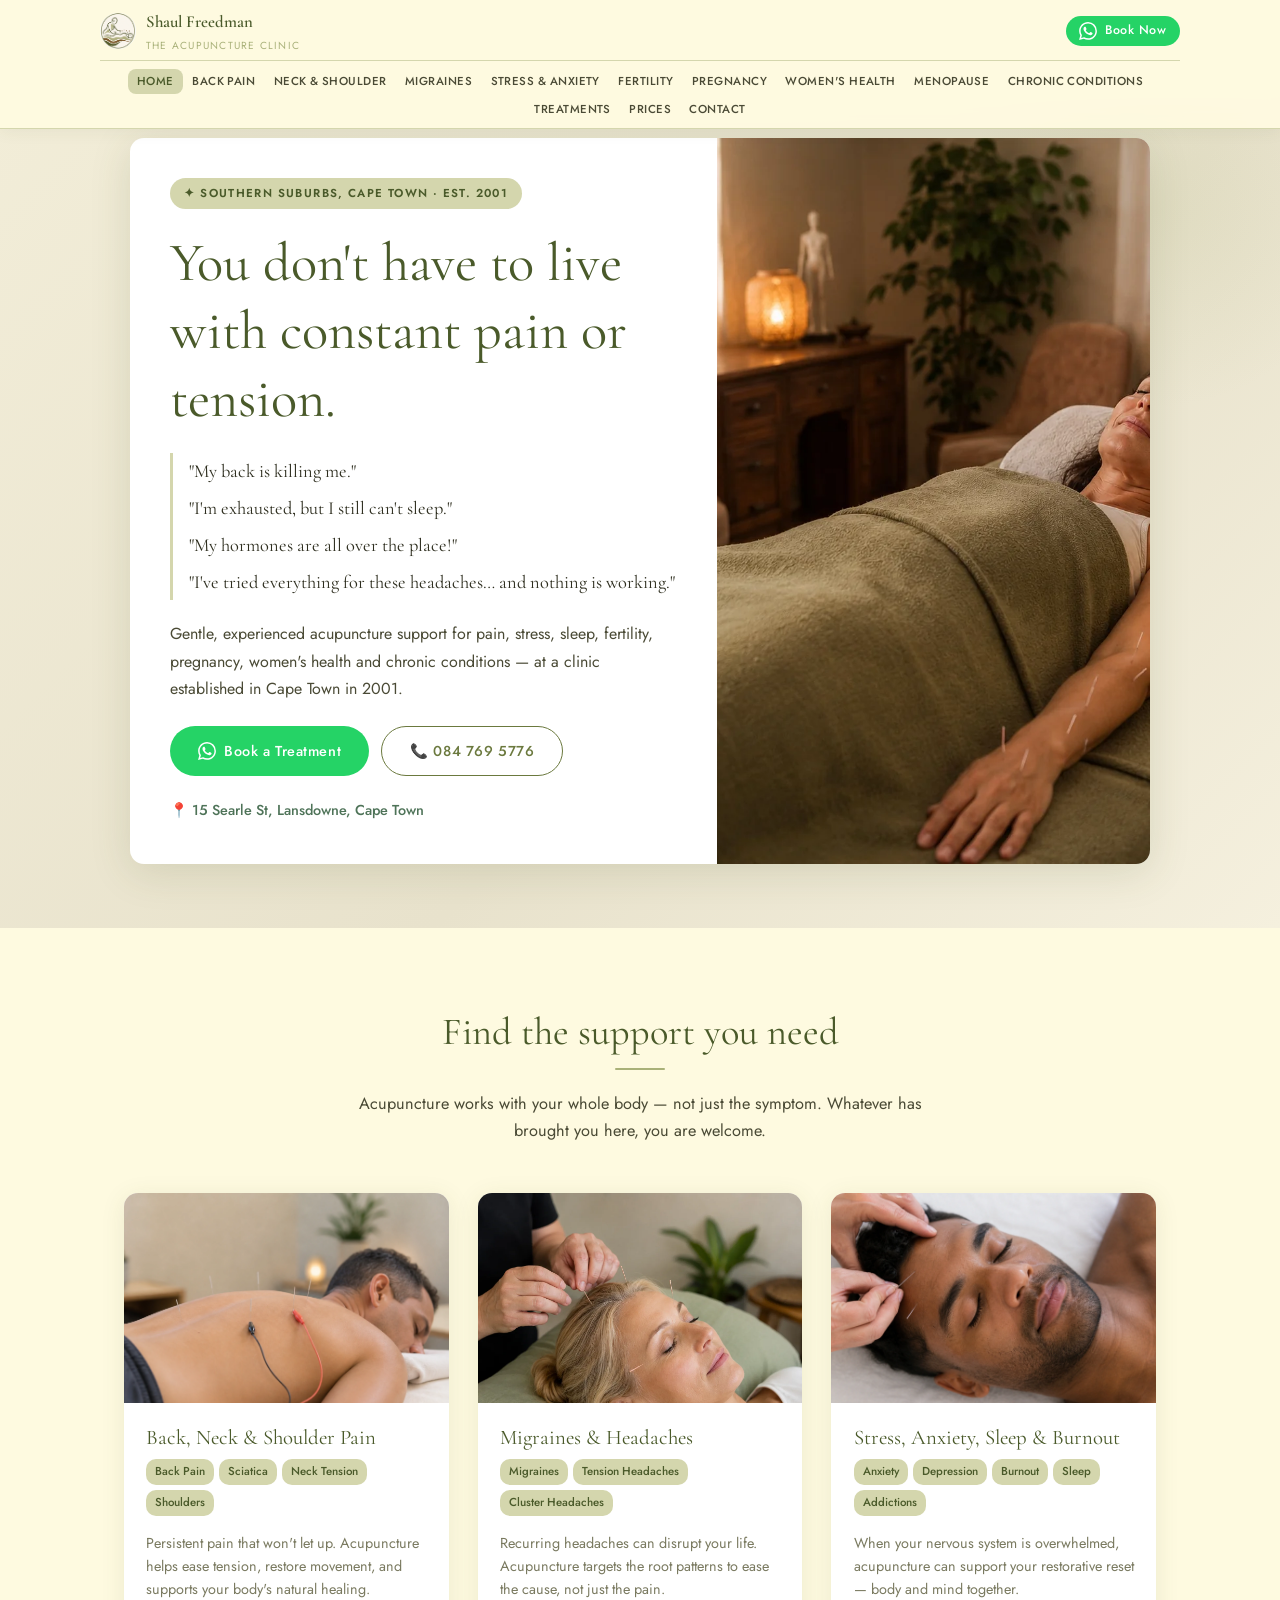
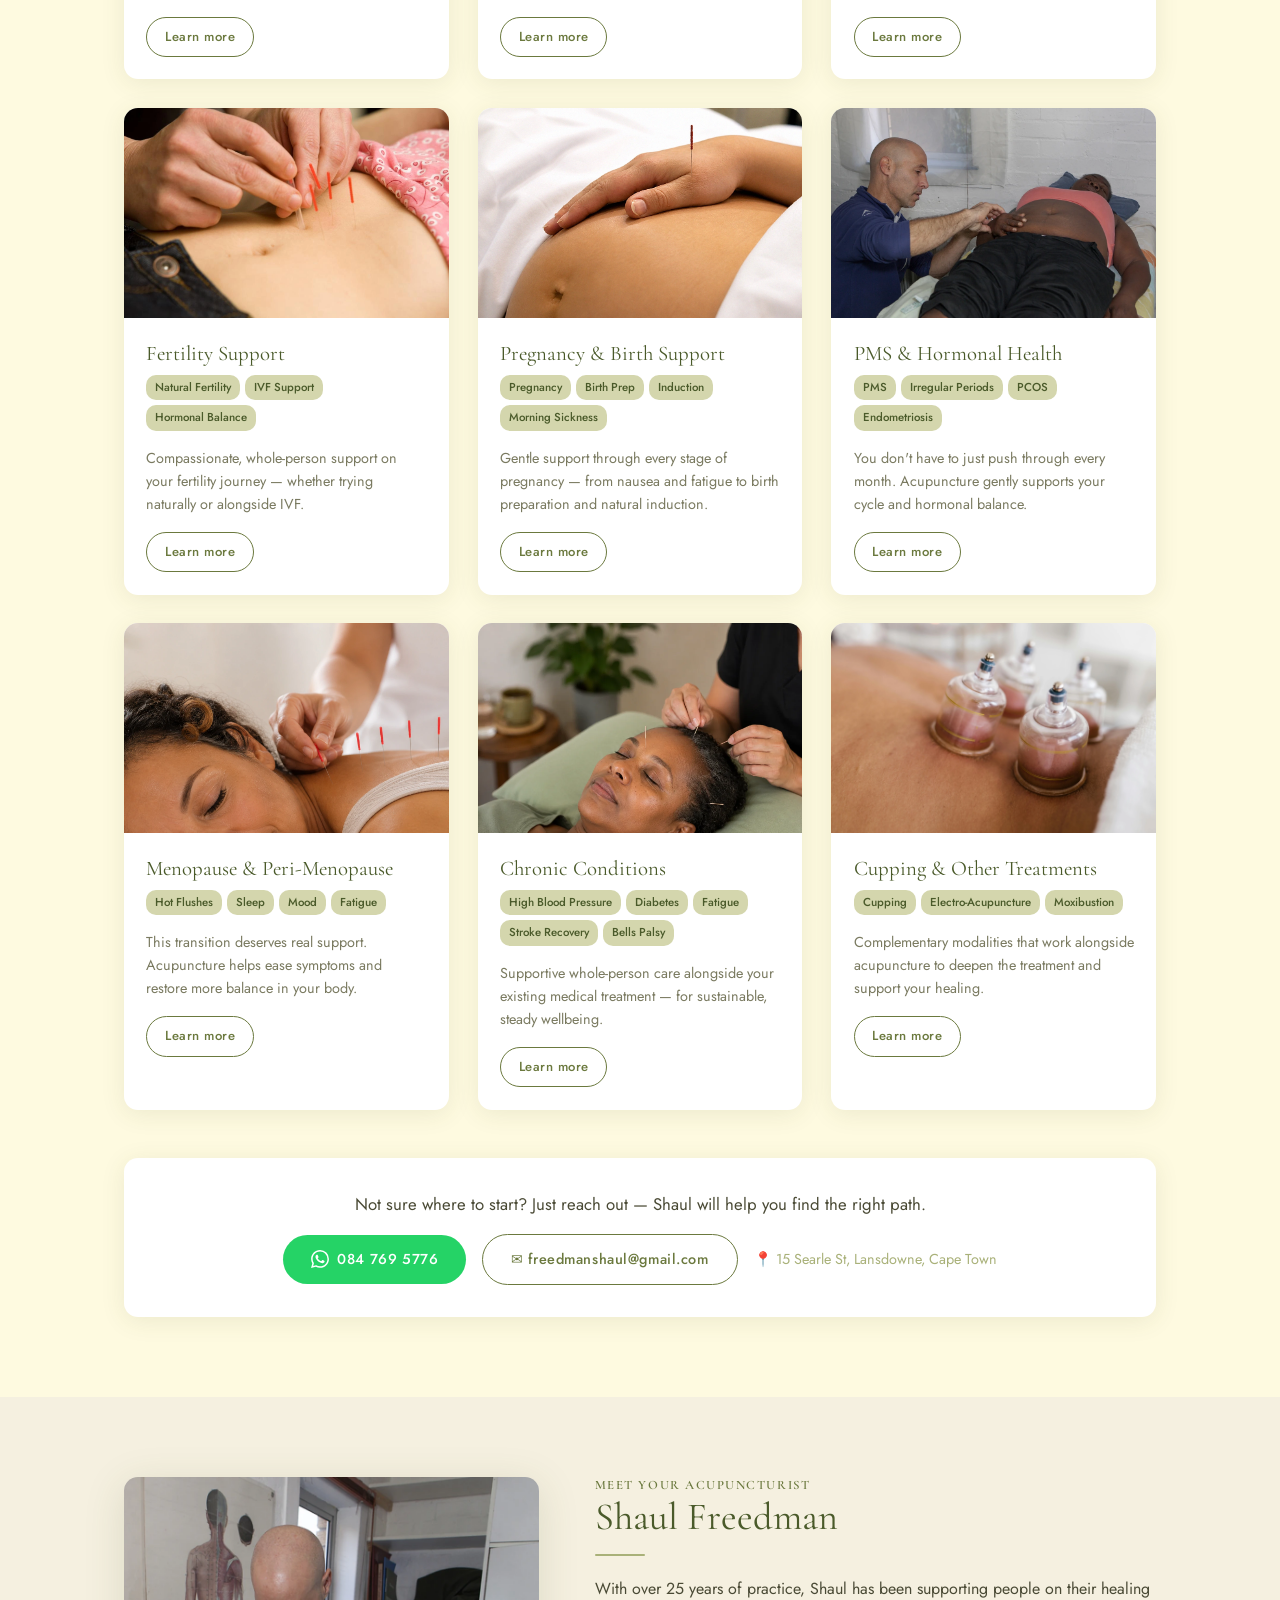
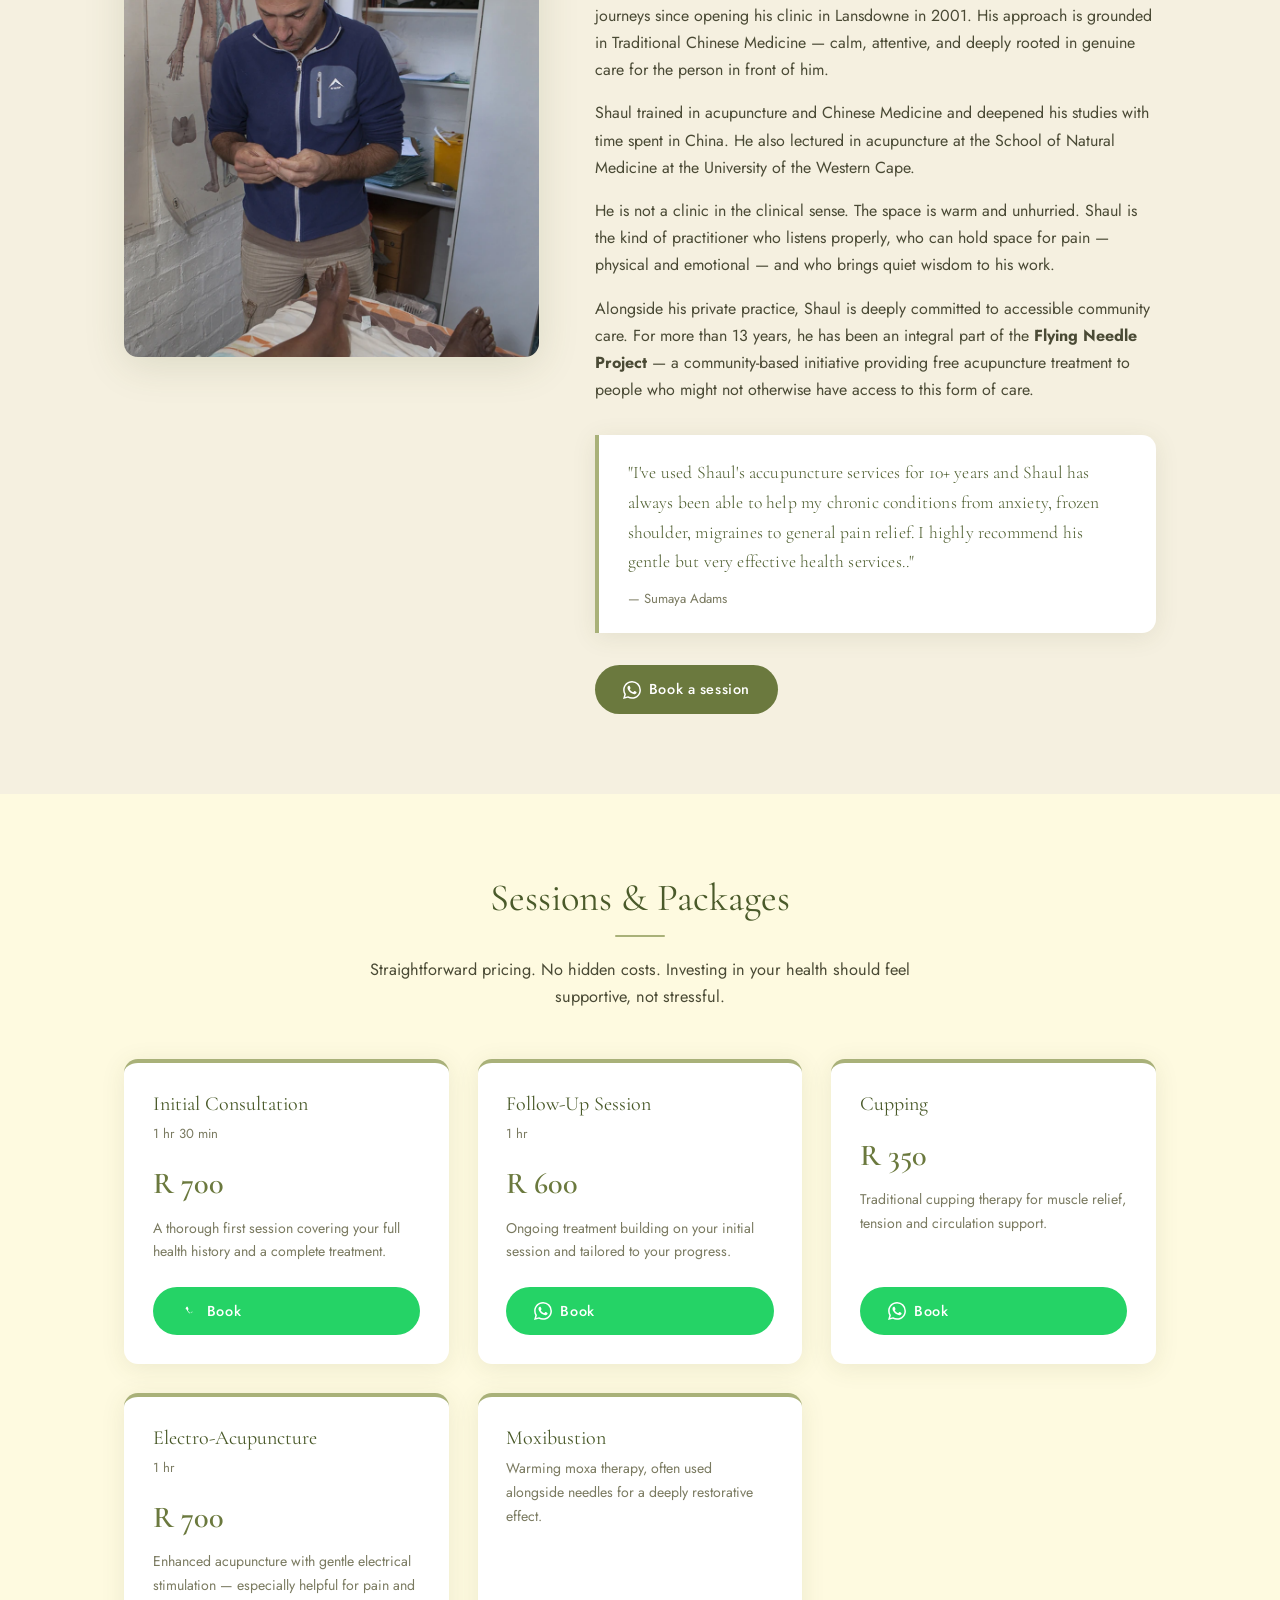
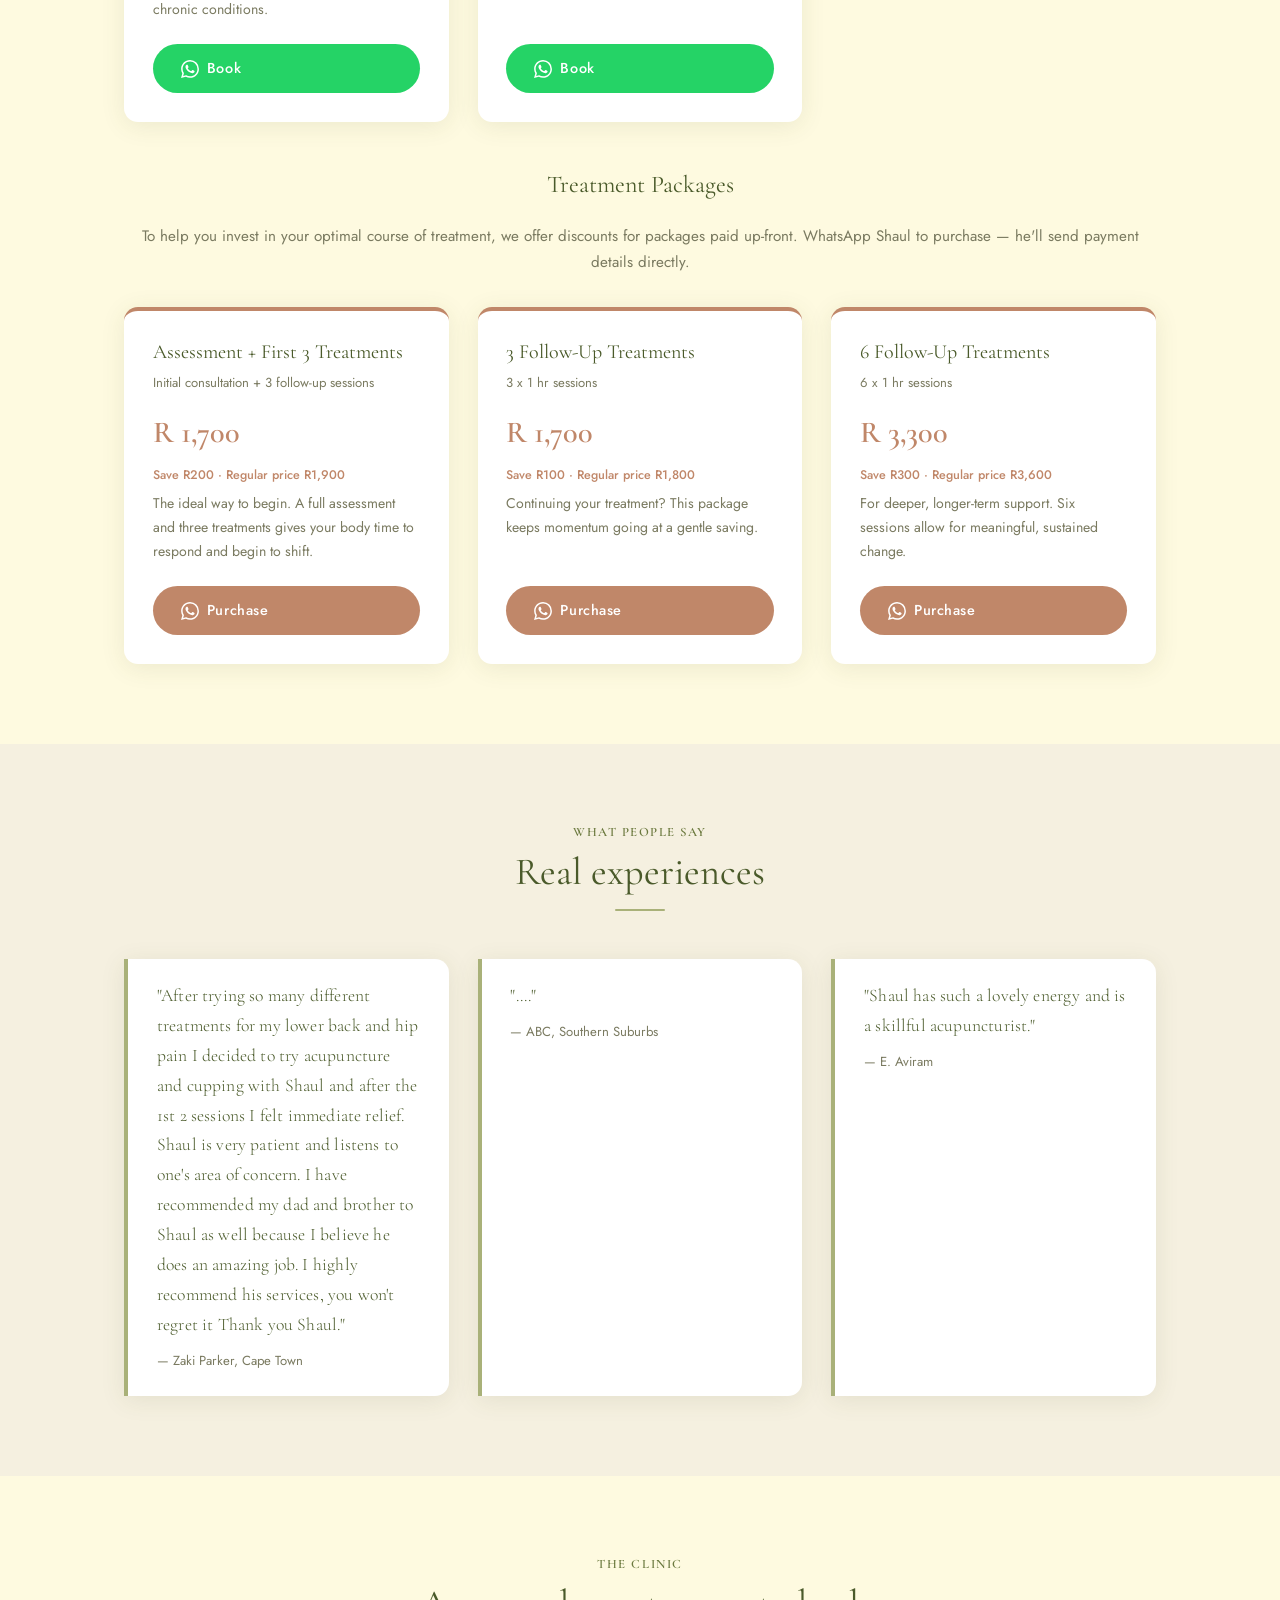
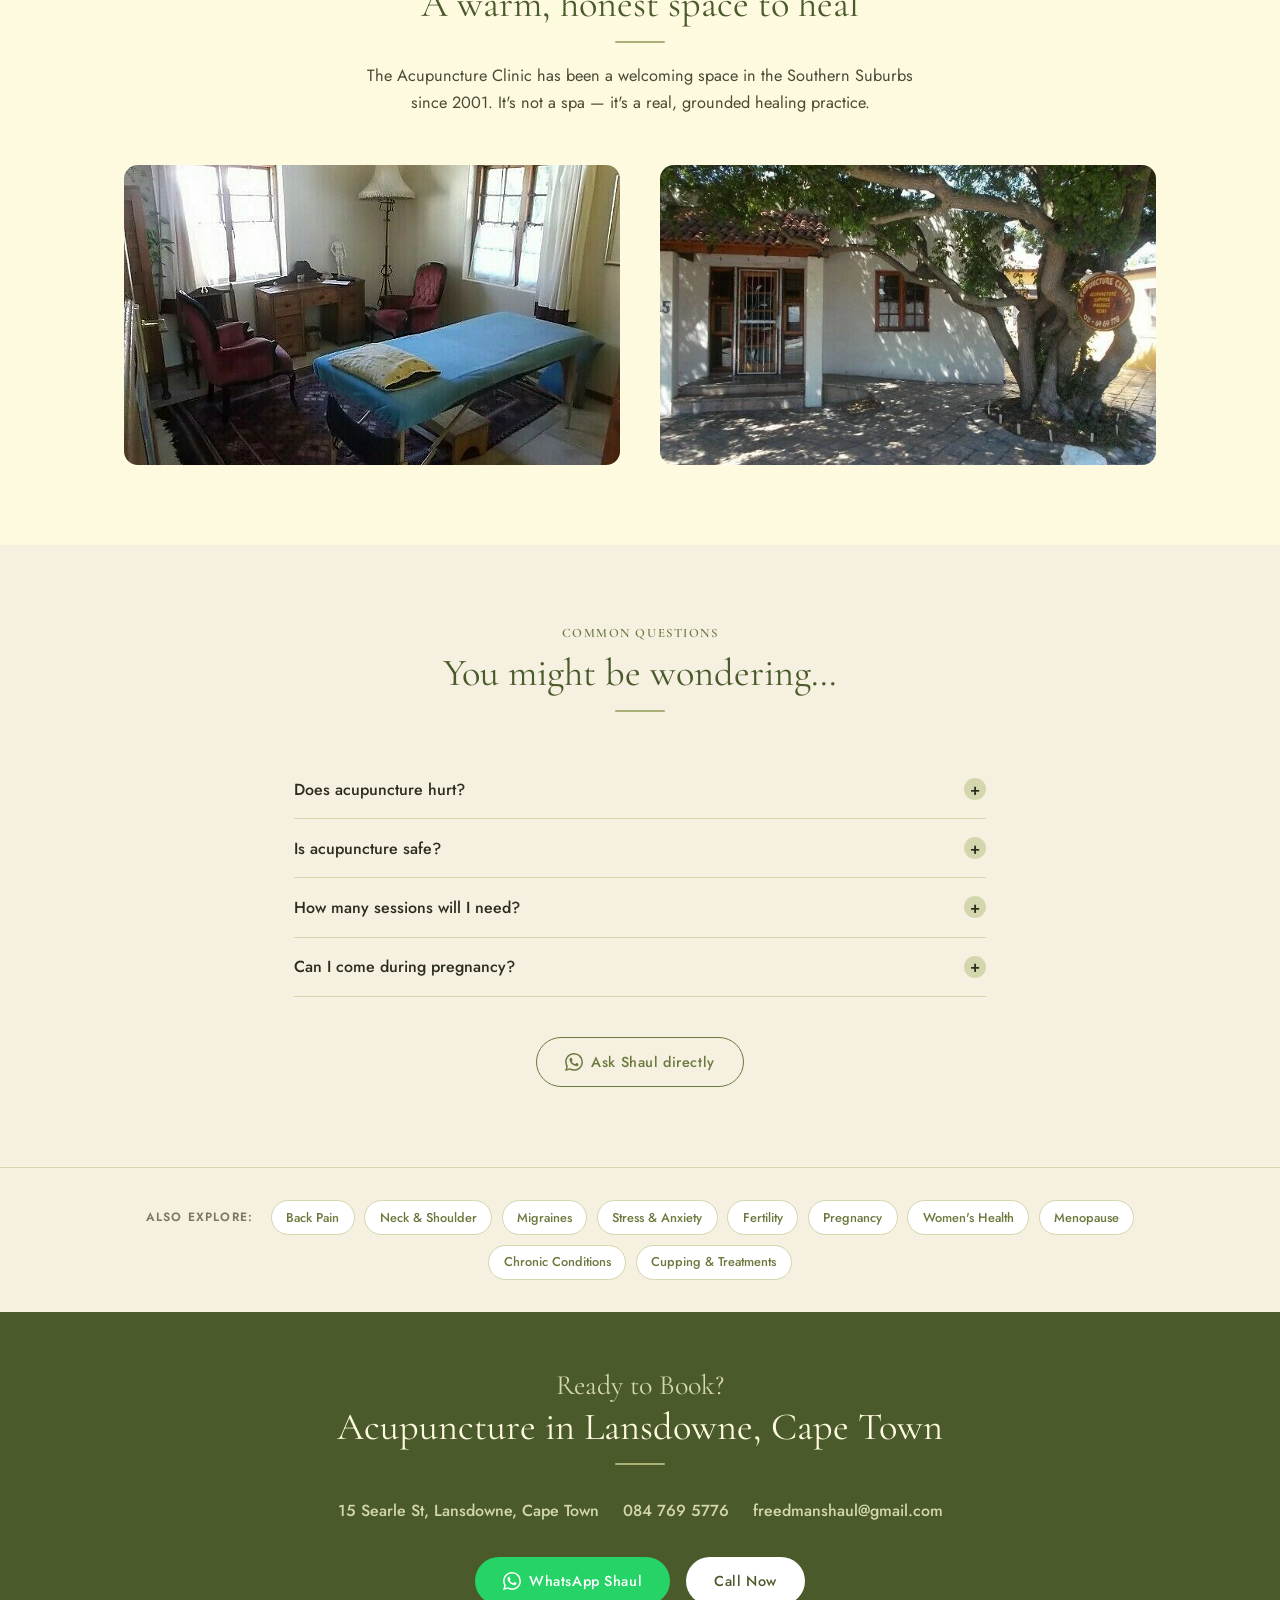
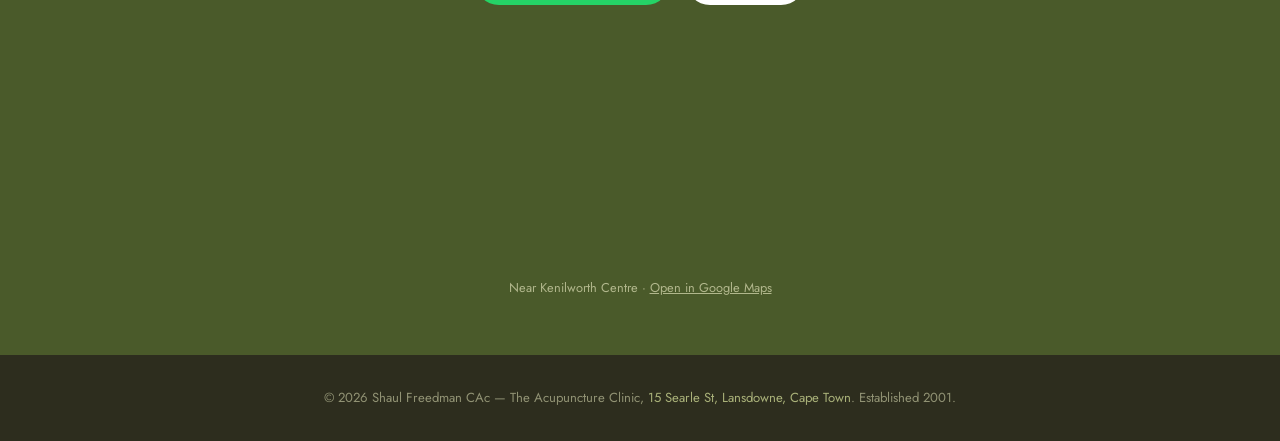
==== commit 4887a902: "Update index.html removed instructions I left in by mistake" ====
--- a/index.html
+++ b/index.html
@@ -61,20 +61,6 @@
 
 <div class="page-wrap">
 
-<!-- ═══════════════════════════════════════════════════════════════
-     INSTRUCTIONS FOR index.html:
-     
-     1. Open index.html in GitHub
-     2. Find this line (it's near the top of the page body):
-        <!-- HERO -->
-     3. Select everything from that comment all the way down to
-        the closing </section> tag that comes just before this:
-        <!-- WHAT CAN WE HELP WITH -->
-     4. Delete the selected block entirely
-     5. Paste everything below this instruction block in its place
-     6. Commit changes
-════════════════════════════════════════════════════════════════ -->
-
 <!-- HERO -->
 <section class="hero-section" style="background:linear-gradient(135deg,#f2edd8 0%,#e8e2cc 60%,#f5f0de 100%);padding:3rem 0 4rem;position:relative;overflow:hidden;">
   <div style="position:absolute;top:-80px;right:-80px;width:400px;height:400px;background:radial-gradient(circle,rgba(169,177,121,0.15) 0%,transparent 70%);border-radius:50%;pointer-events:none;"></div>
--- a/style.css
+++ b/style.css
@@ -245,3 +245,45 @@
   color: #444;
   text-decoration: underline;
 }
+
+/* ── HERO: mobile image band ── */
+.hero-mobile-image { display: none; }
+.hero-desktop-image { display: block; }
+.hero-desktop-badge { display: inline-flex; }
+
+@media (max-width: 960px) {
+
+  /* Show mobile image + green band at top of card */
+  .hero-mobile-image { display: block; }
+
+  /* Hide desktop image column on mobile */
+  .hero-desktop-image { display: none !important; }
+
+  /* Hide desktop badge — replaced by the green band */
+  .hero-desktop-badge { display: none !important; }
+
+  /* Stack grid to single column */
+  .grid-2-1 { grid-template-columns: 1fr !important; }
+
+  /* Tighten text padding inside card on mobile */
+  .grid-2-1 > div:first-child { padding: 1.75rem !important; }
+
+  /* Pull section up so card sits close to the nav */
+  section.hero-section {
+    padding-top: 1.5rem !important;
+    padding-bottom: 2.5rem !important;
+  }
+
+  /* Heavier, larger heading on mobile */
+  .grid-2-1 h1 {
+    font-size: 2rem !important;
+    font-weight: 500 !important;
+    line-height: 1.2 !important;
+    margin-bottom: 1rem !important;
+  }
+
+  /* Stack buttons vertically on mobile for easier tapping */
+  .hero-btns {
+    flex-direction: column !important;
+  }
+}
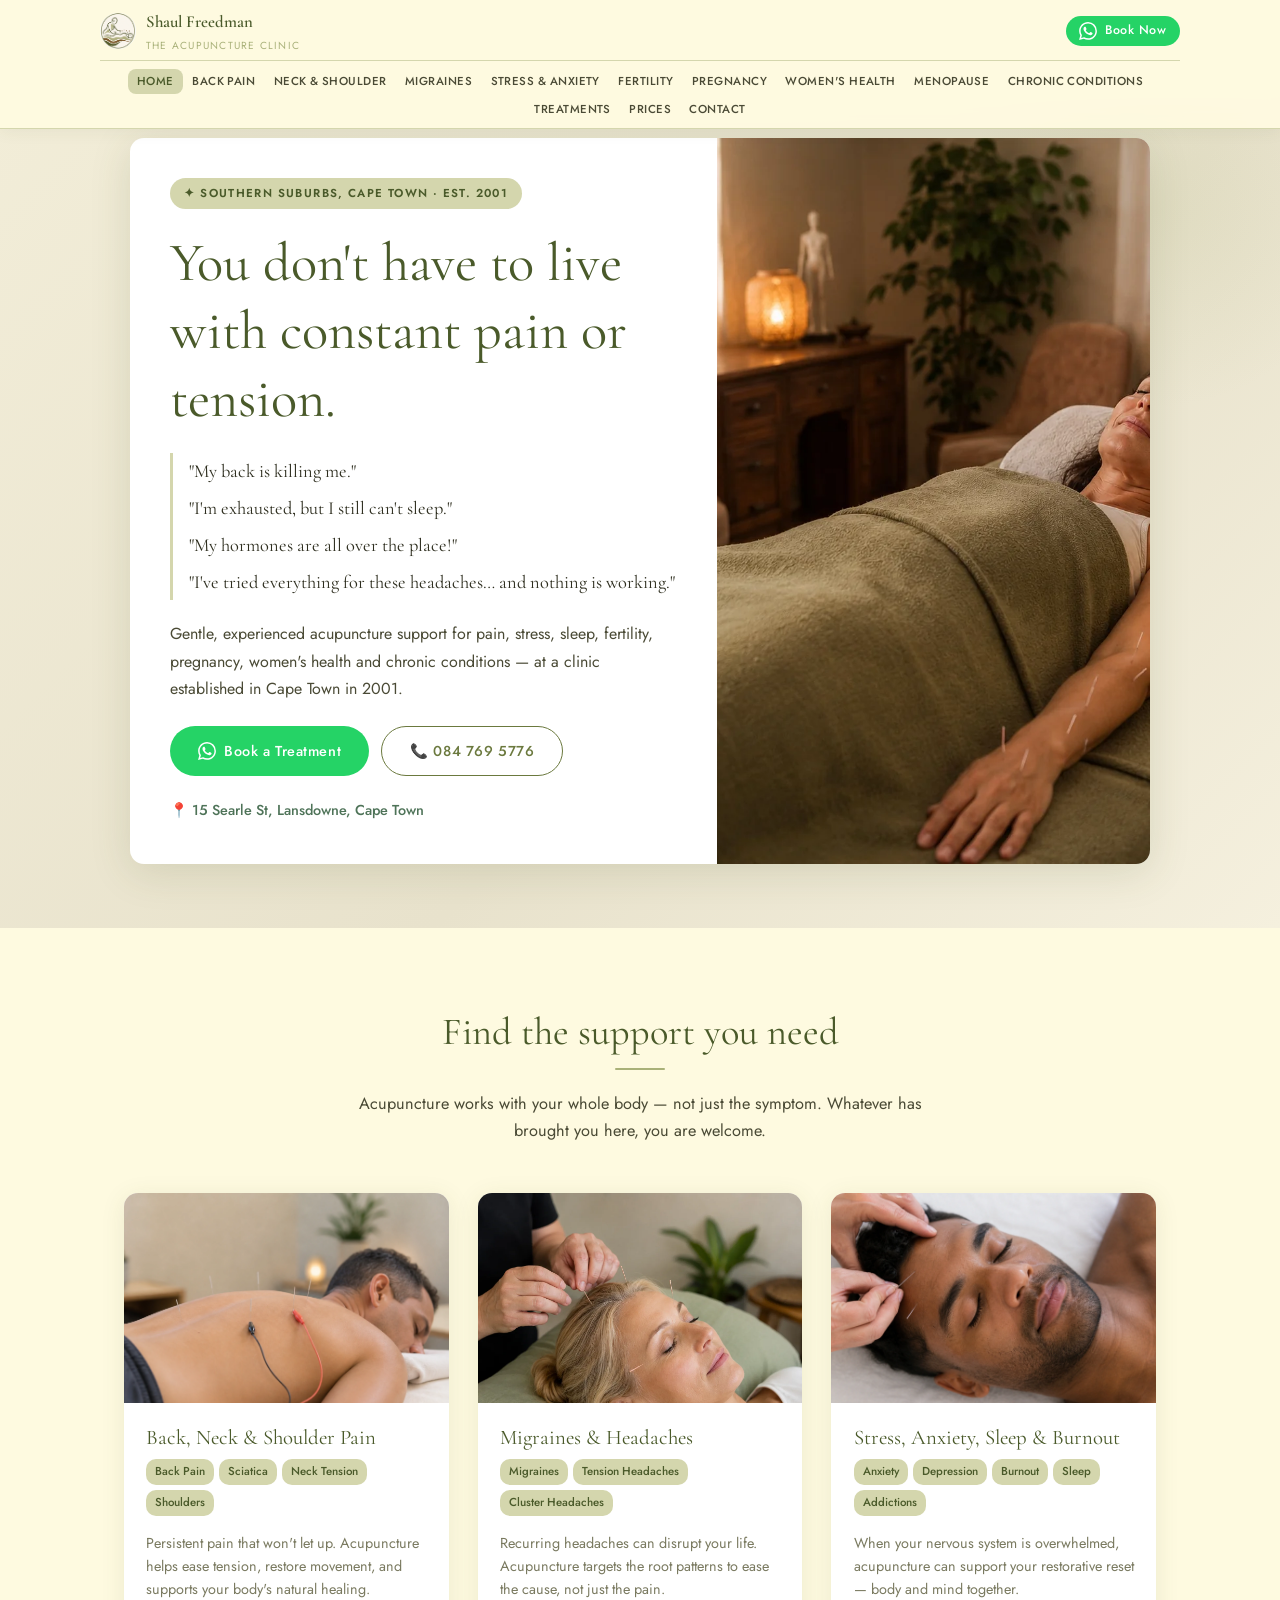
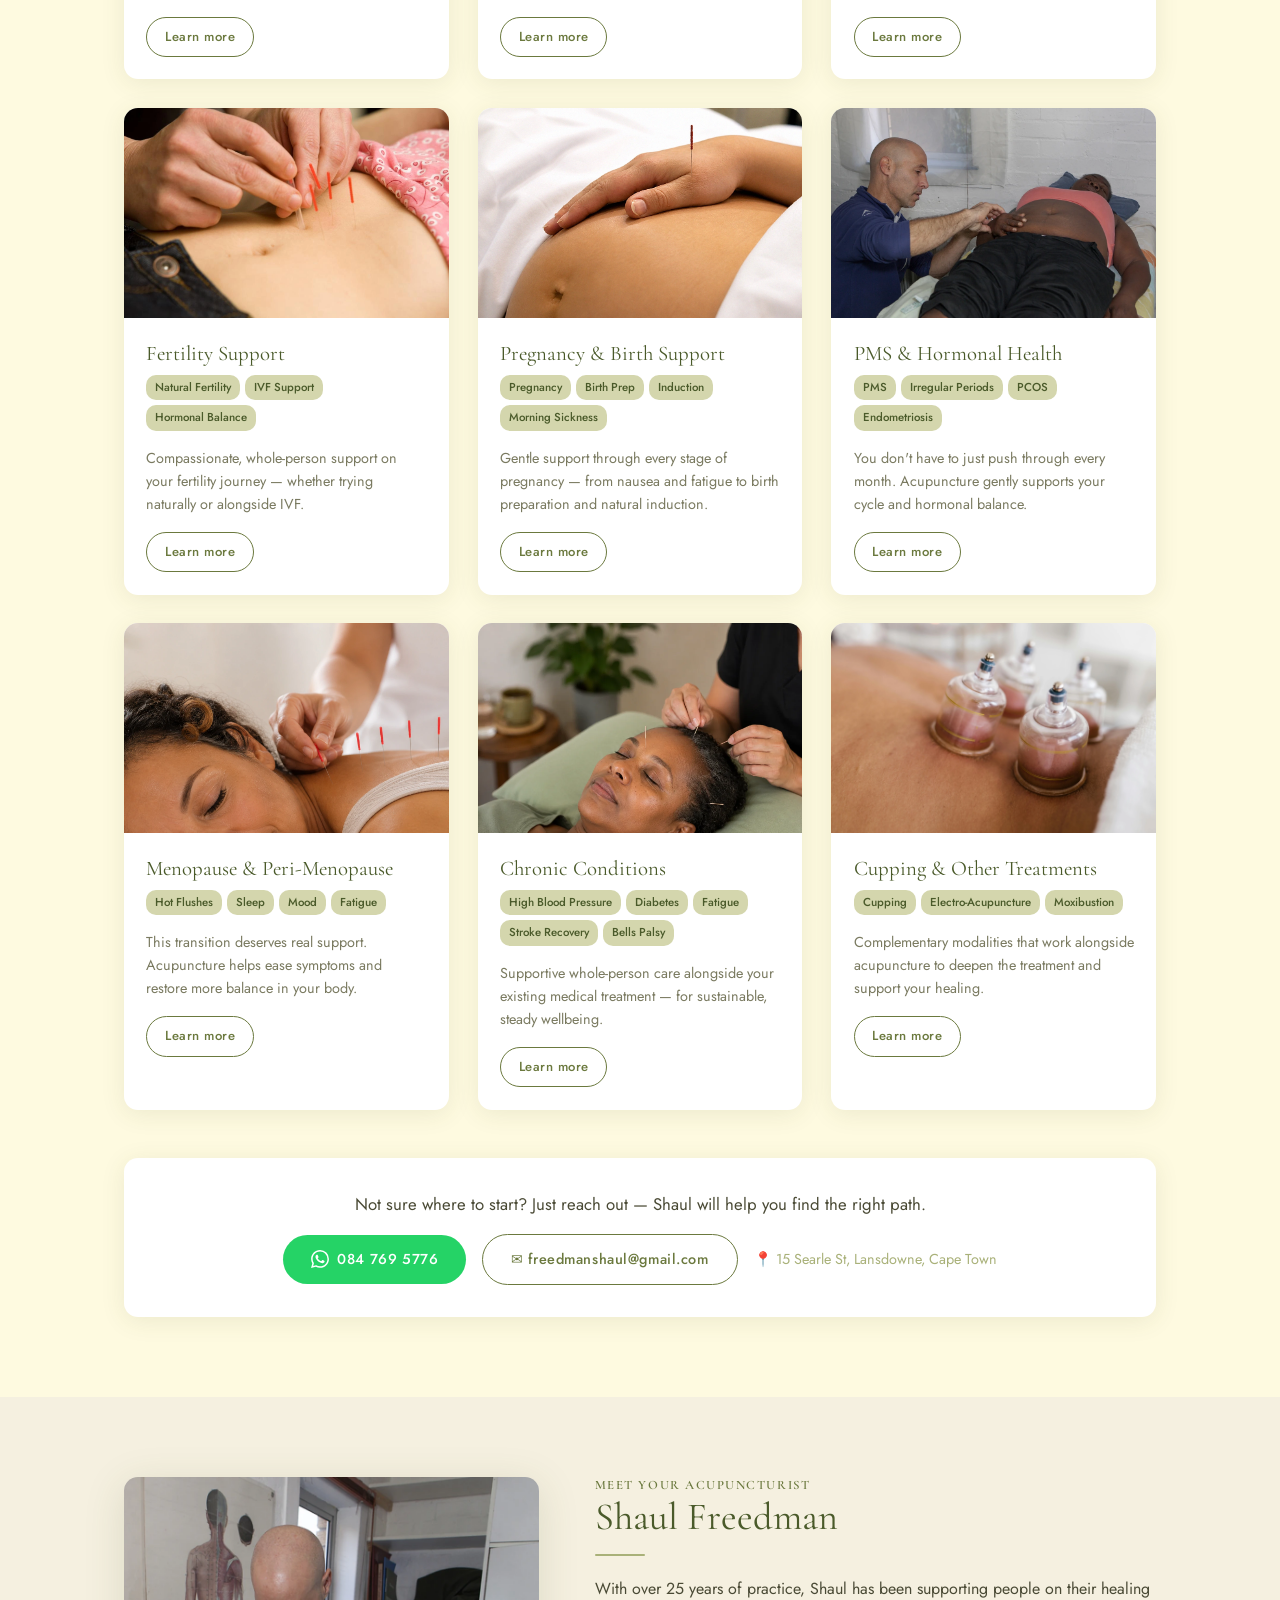
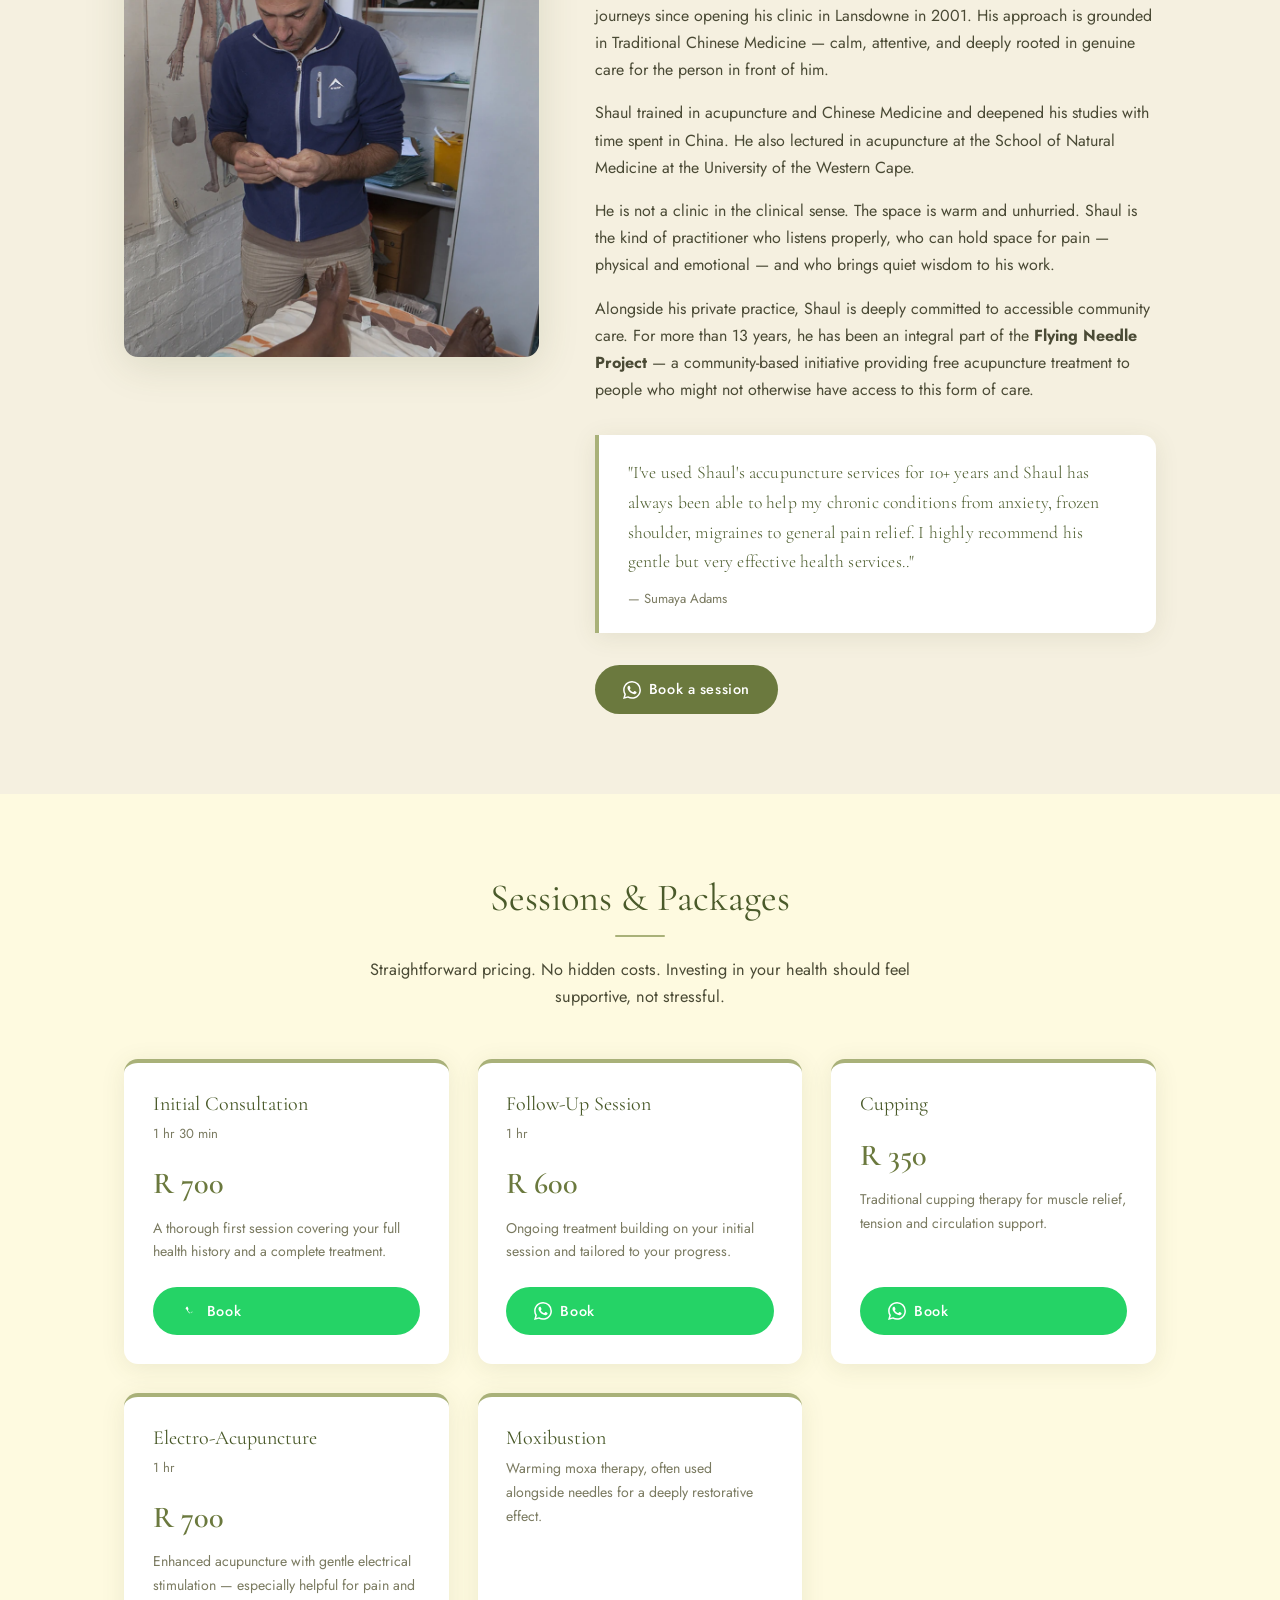
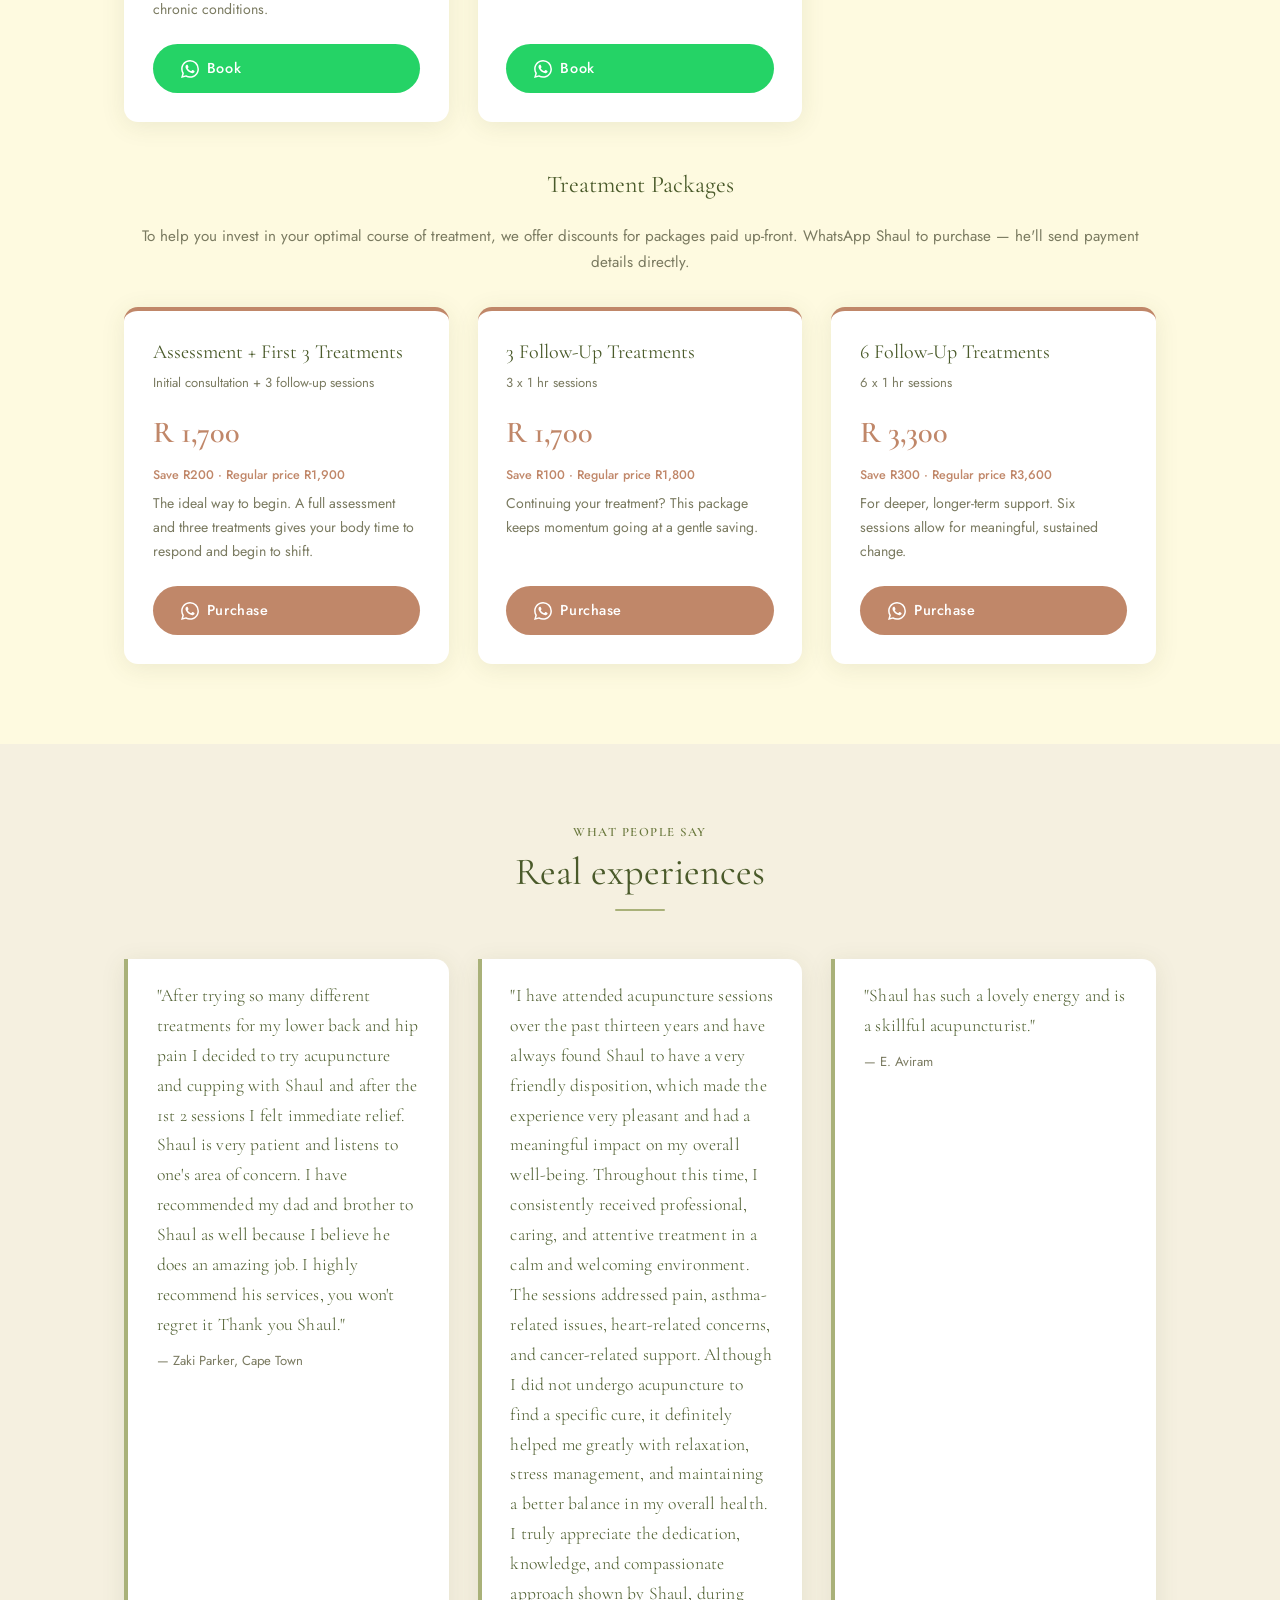
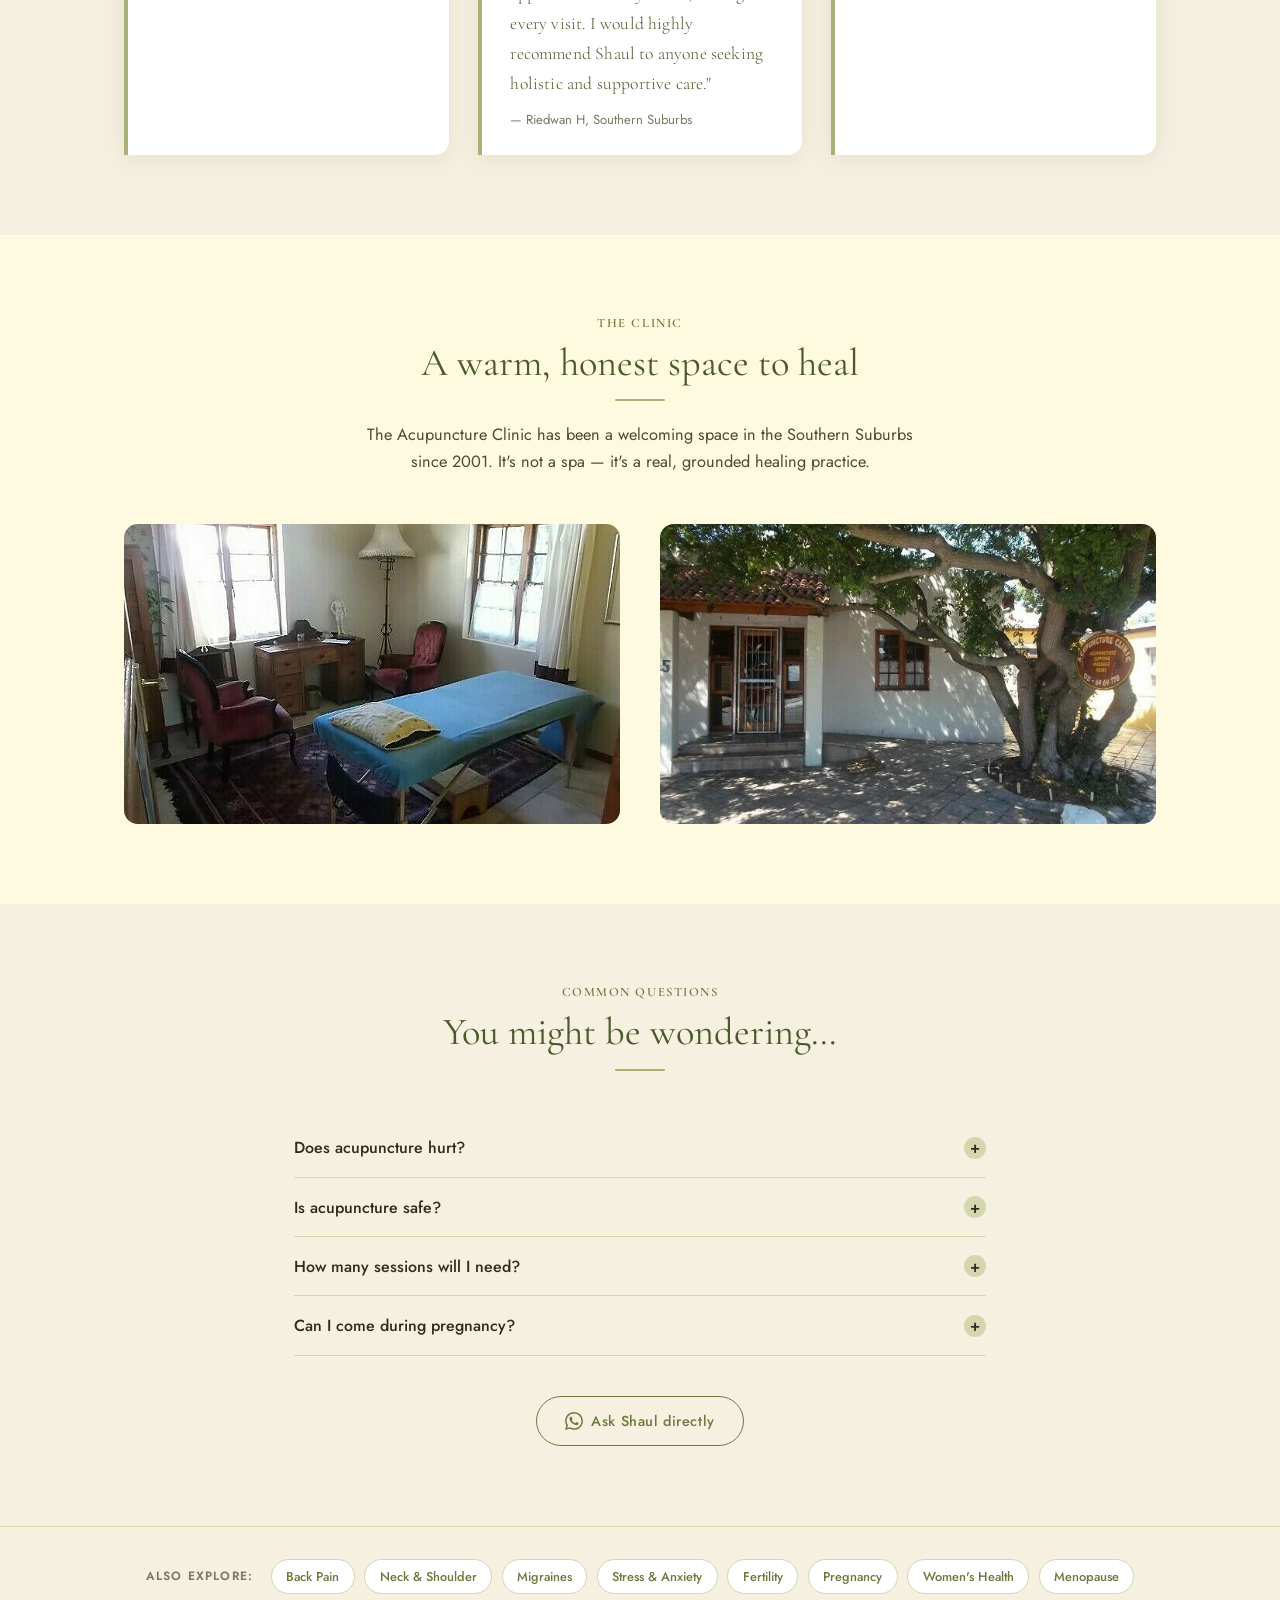
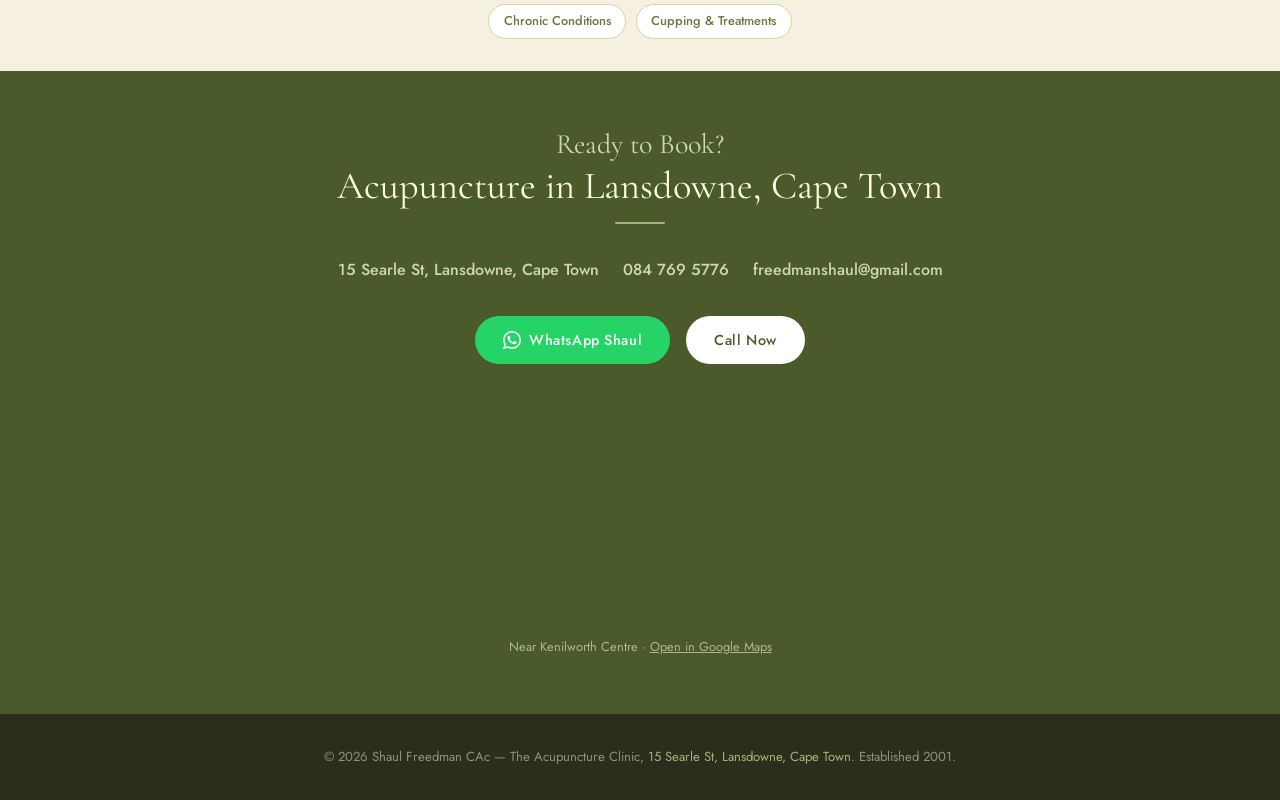
==== commit a97de4fa: "Update index.html added testimonial" ====
--- a/index.html
+++ b/index.html
@@ -347,8 +347,11 @@
         <cite>— Zaki Parker, Cape Town</cite>
       </div>
       <div class="testimonial" style="margin:0;">
-        <p>"...."</p>
-        <cite>— ABC, Southern Suburbs</cite>
+        <p>"I have attended acupuncture sessions over the past thirteen years and have always found Shaul to have a very friendly disposition, which made the experience very pleasant and had a meaningful impact on my overall well-being. Throughout this time, I consistently received professional, caring, and attentive treatment in a calm and welcoming environment.
+The sessions addressed pain, asthma-related issues, heart-related concerns, and cancer-related support.
+Although I did not undergo acupuncture to find a specific cure, it definitely helped me greatly with relaxation, stress management, and maintaining a better balance in my overall health. I truly appreciate the dedication, knowledge, and compassionate approach shown by Shaul, during every visit.
+I would highly recommend Shaul to anyone seeking holistic and supportive care."</p>
+        <cite>— Riedwan H, Southern Suburbs</cite>
       </div>
       <div class="testimonial" style="margin:0;">
         <p>"Shaul has such a lovely energy and is a skillful acupuncturist."</p>
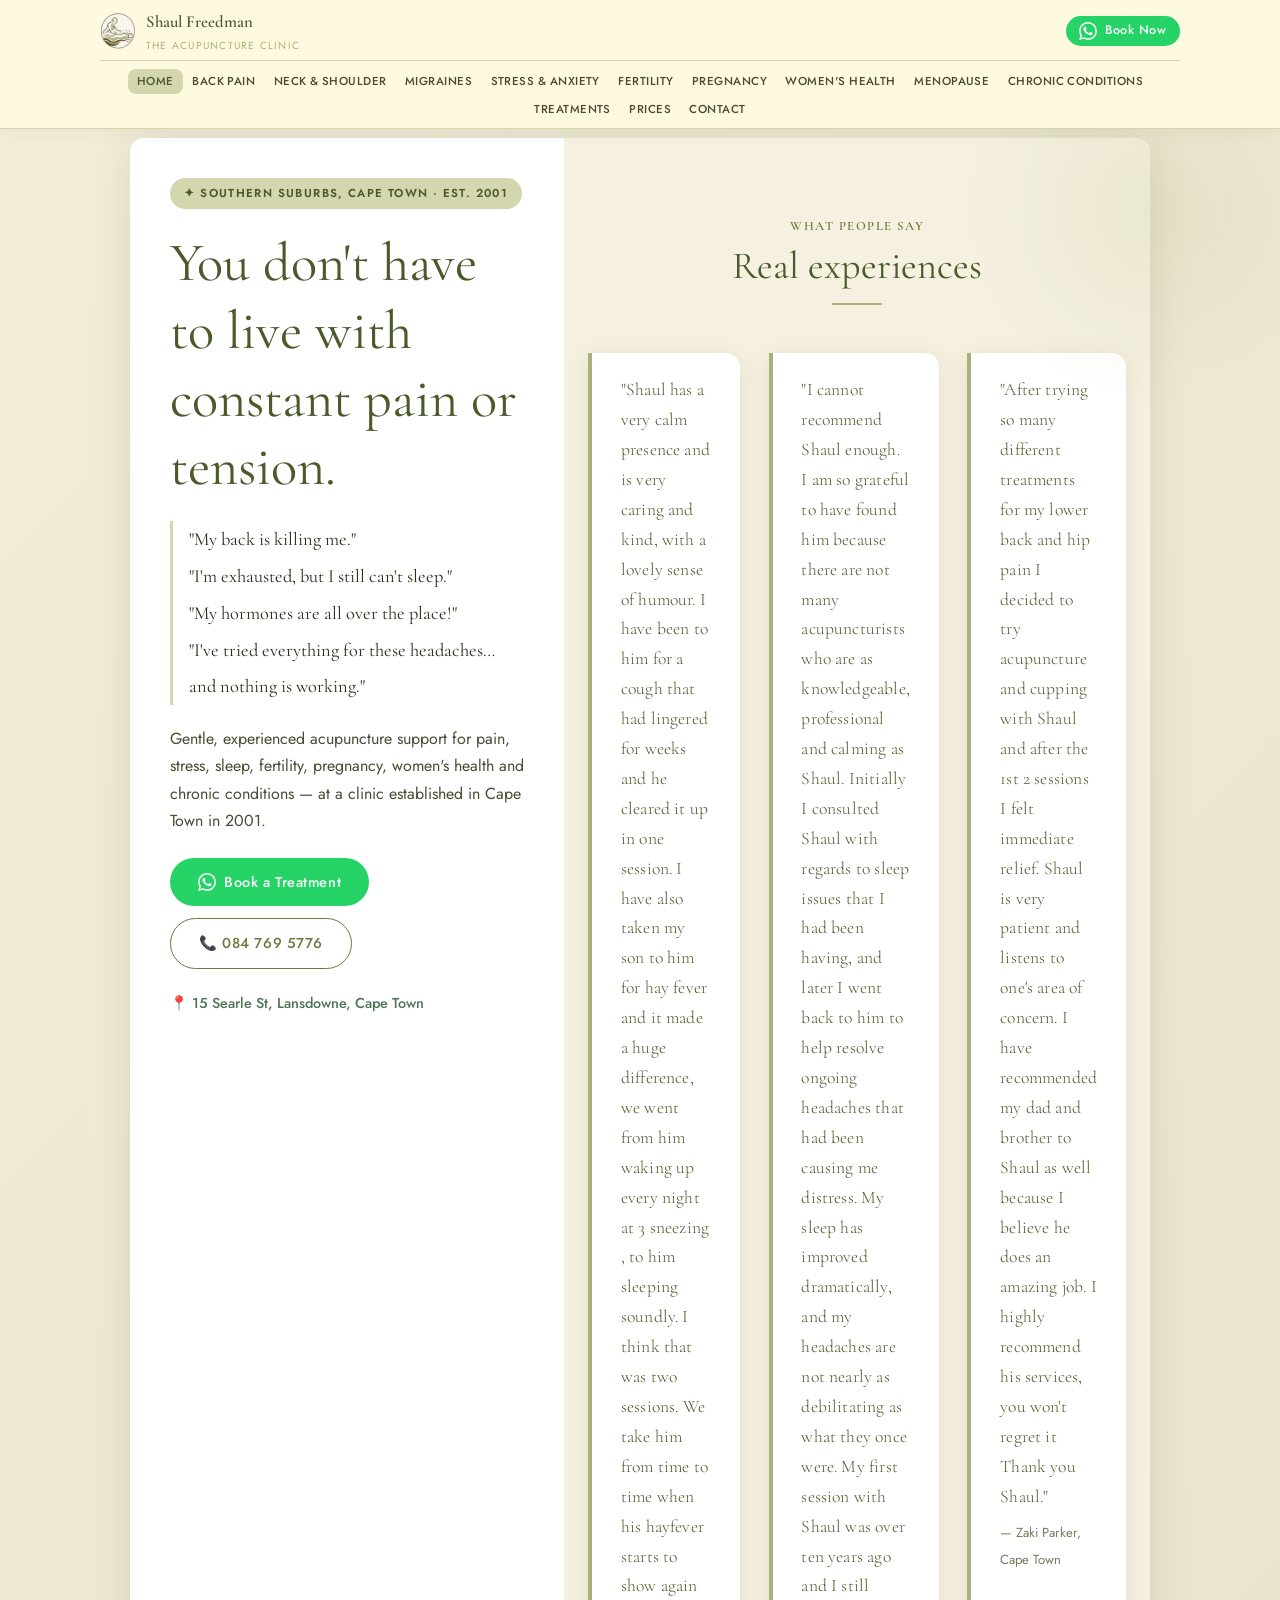
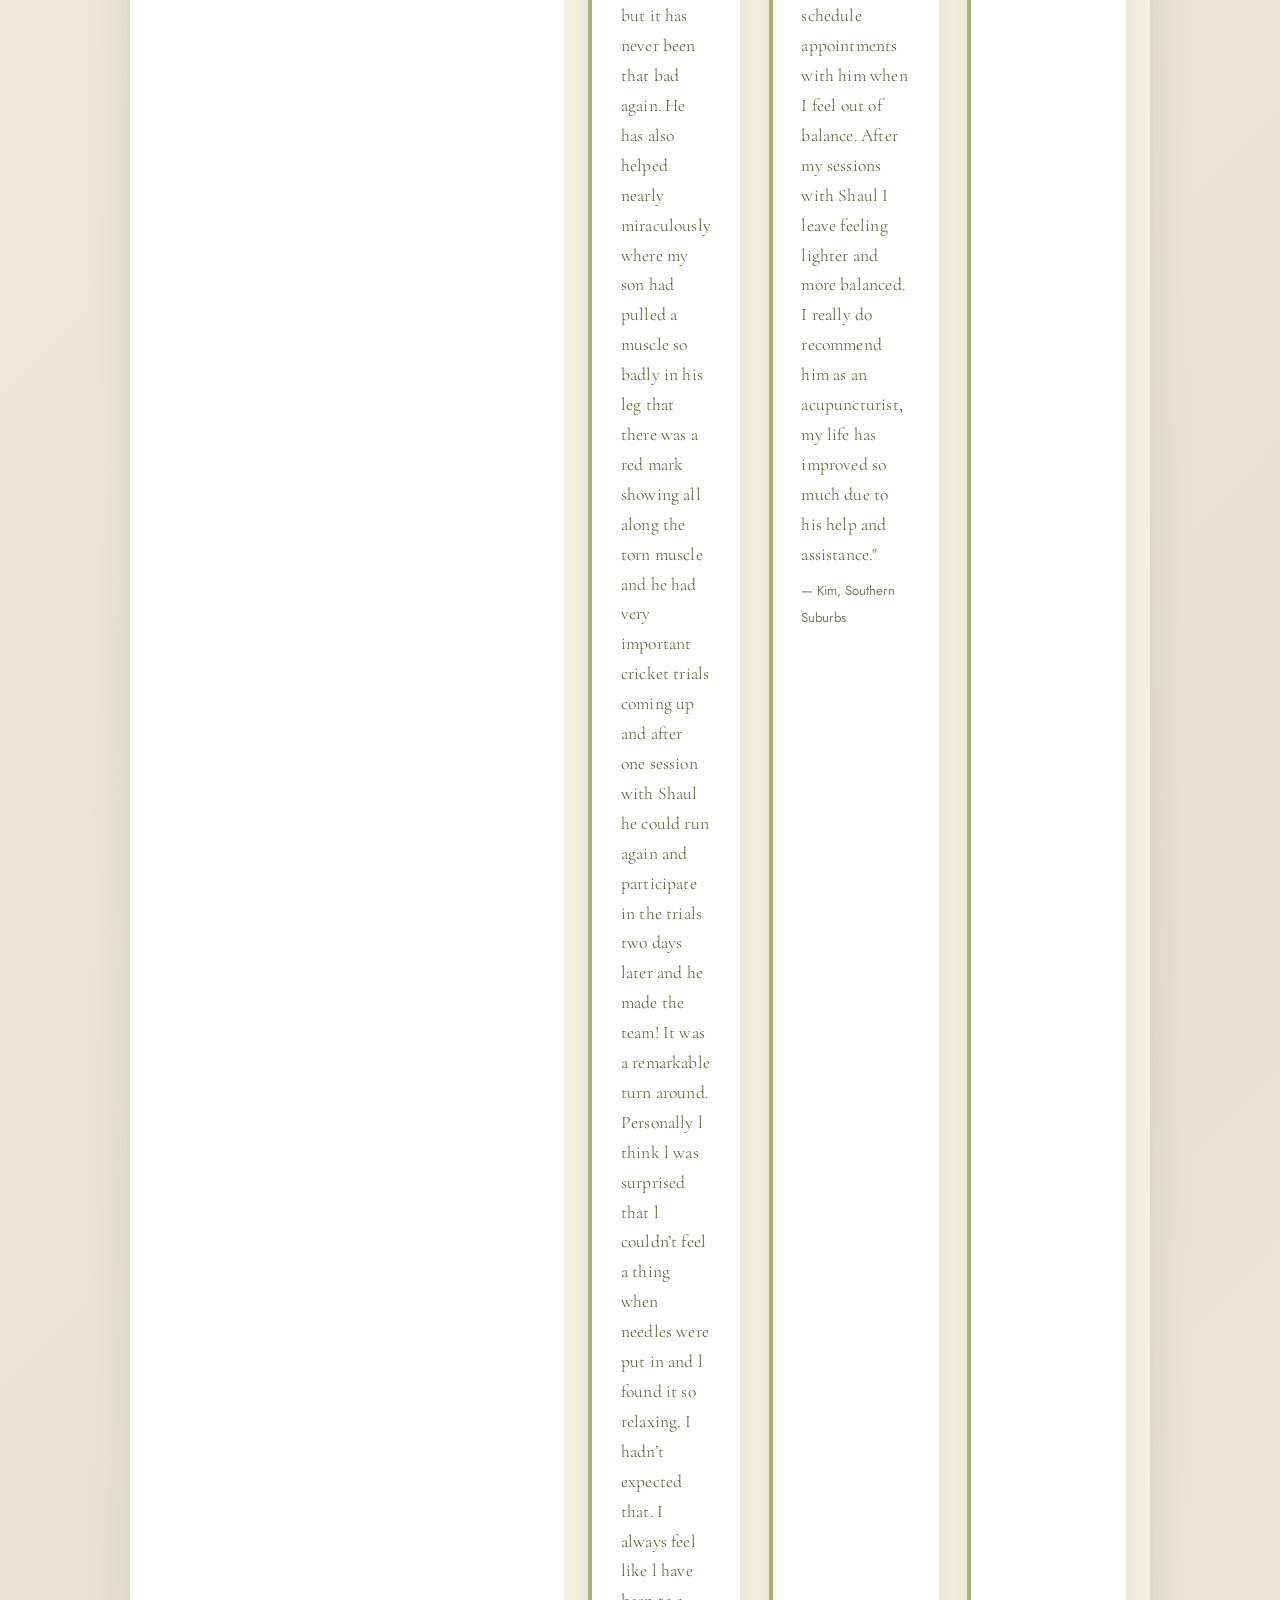
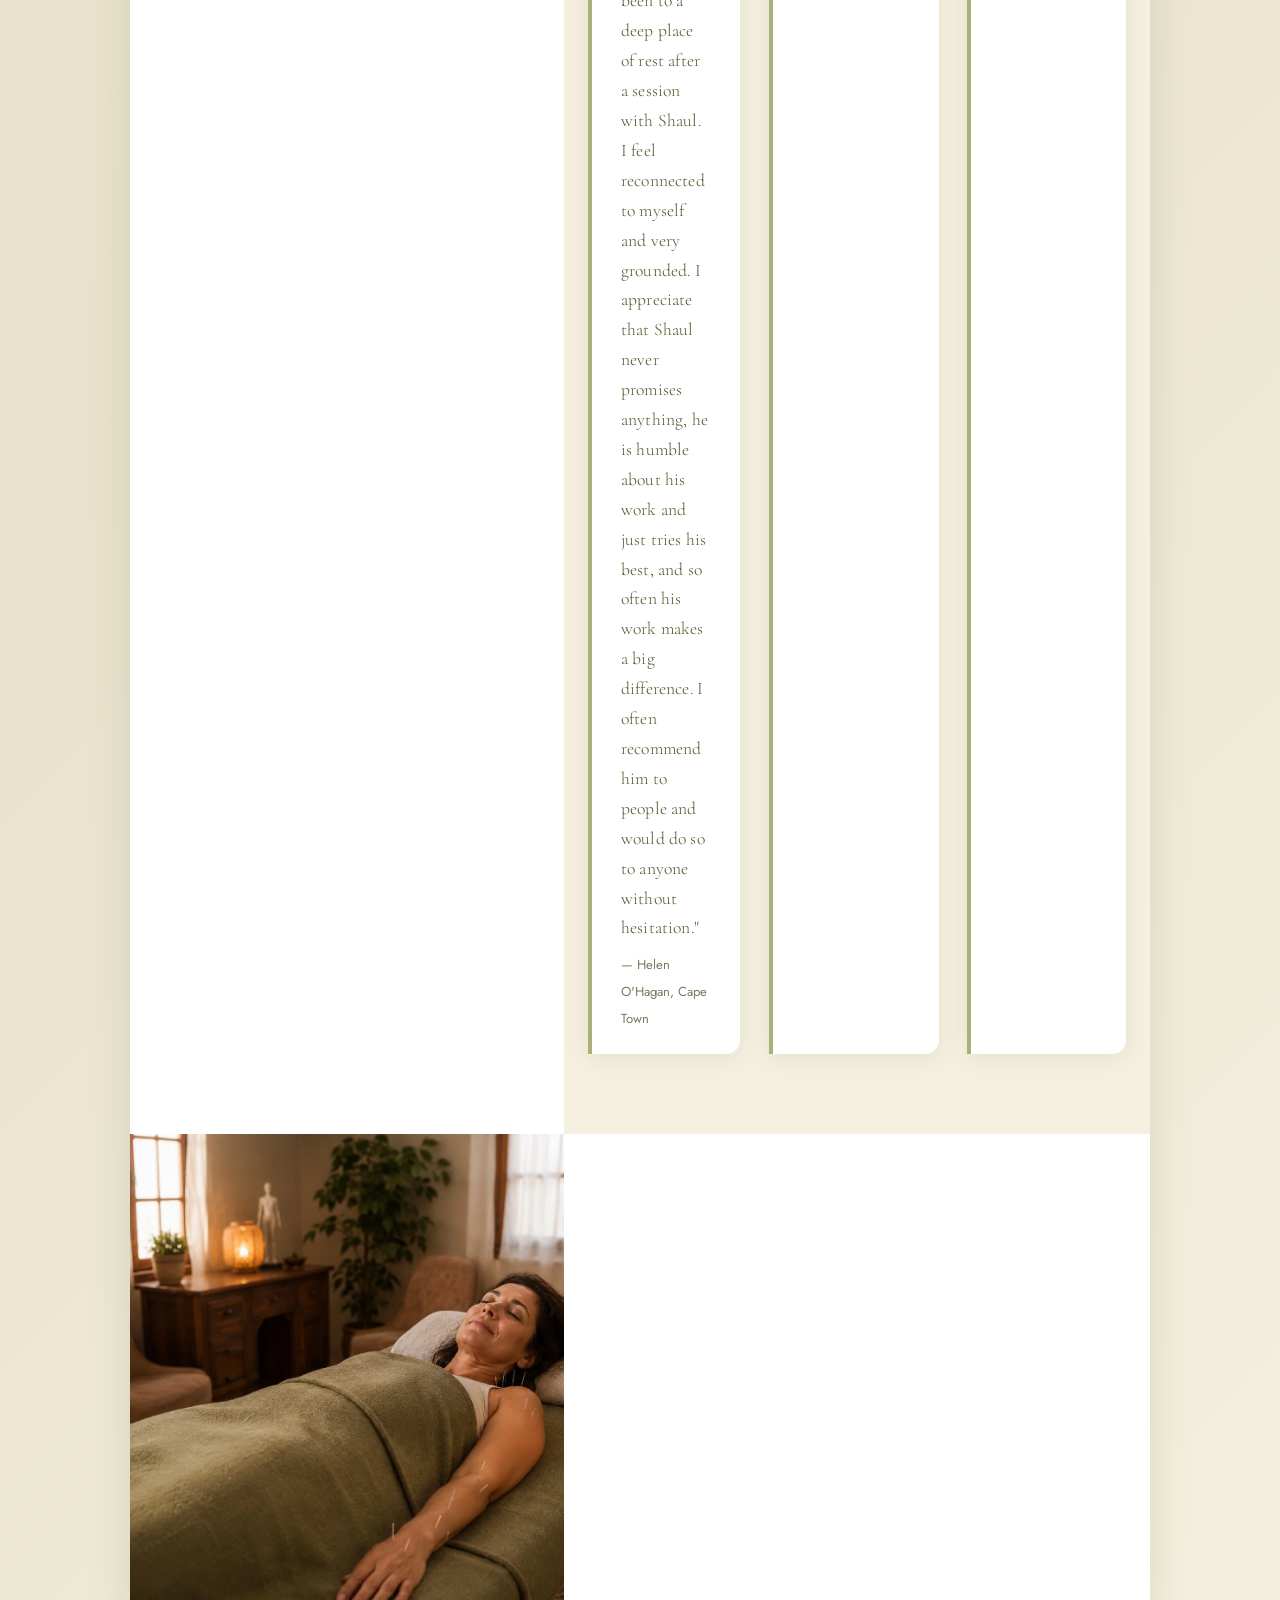
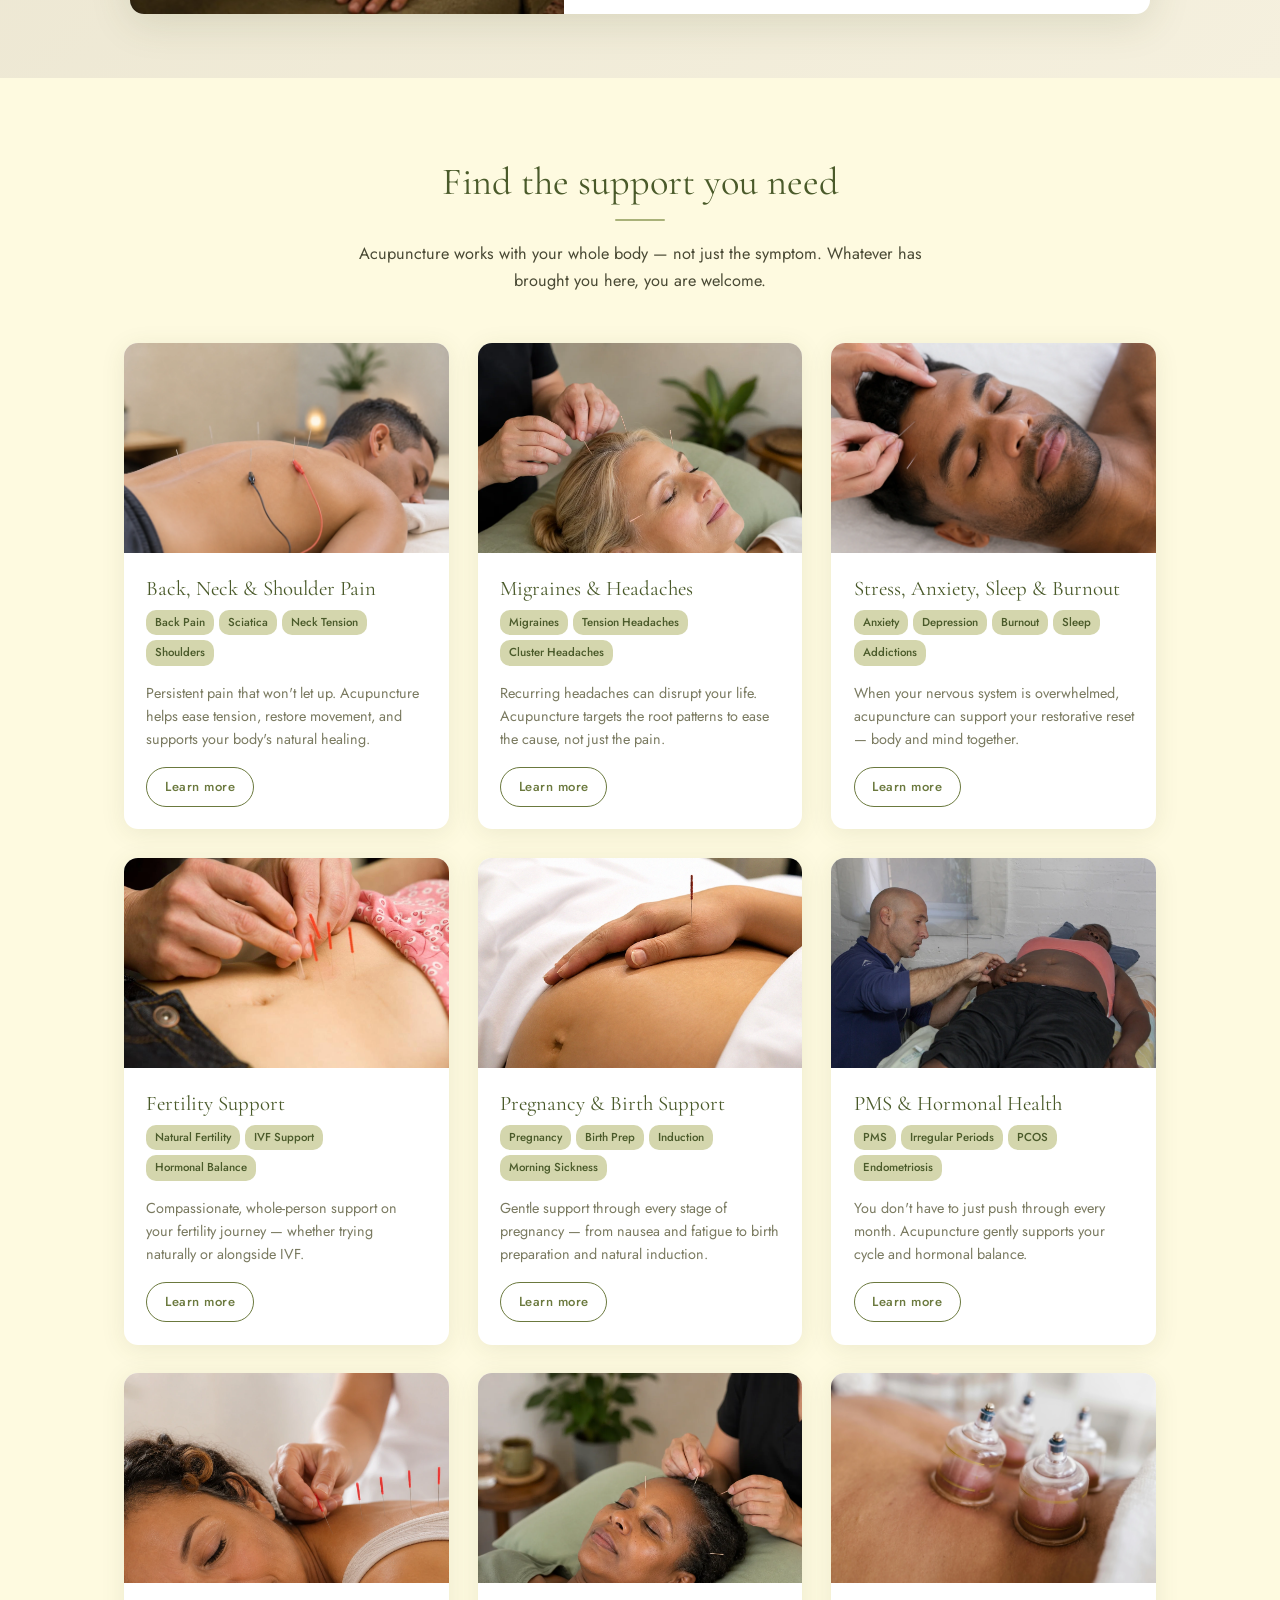
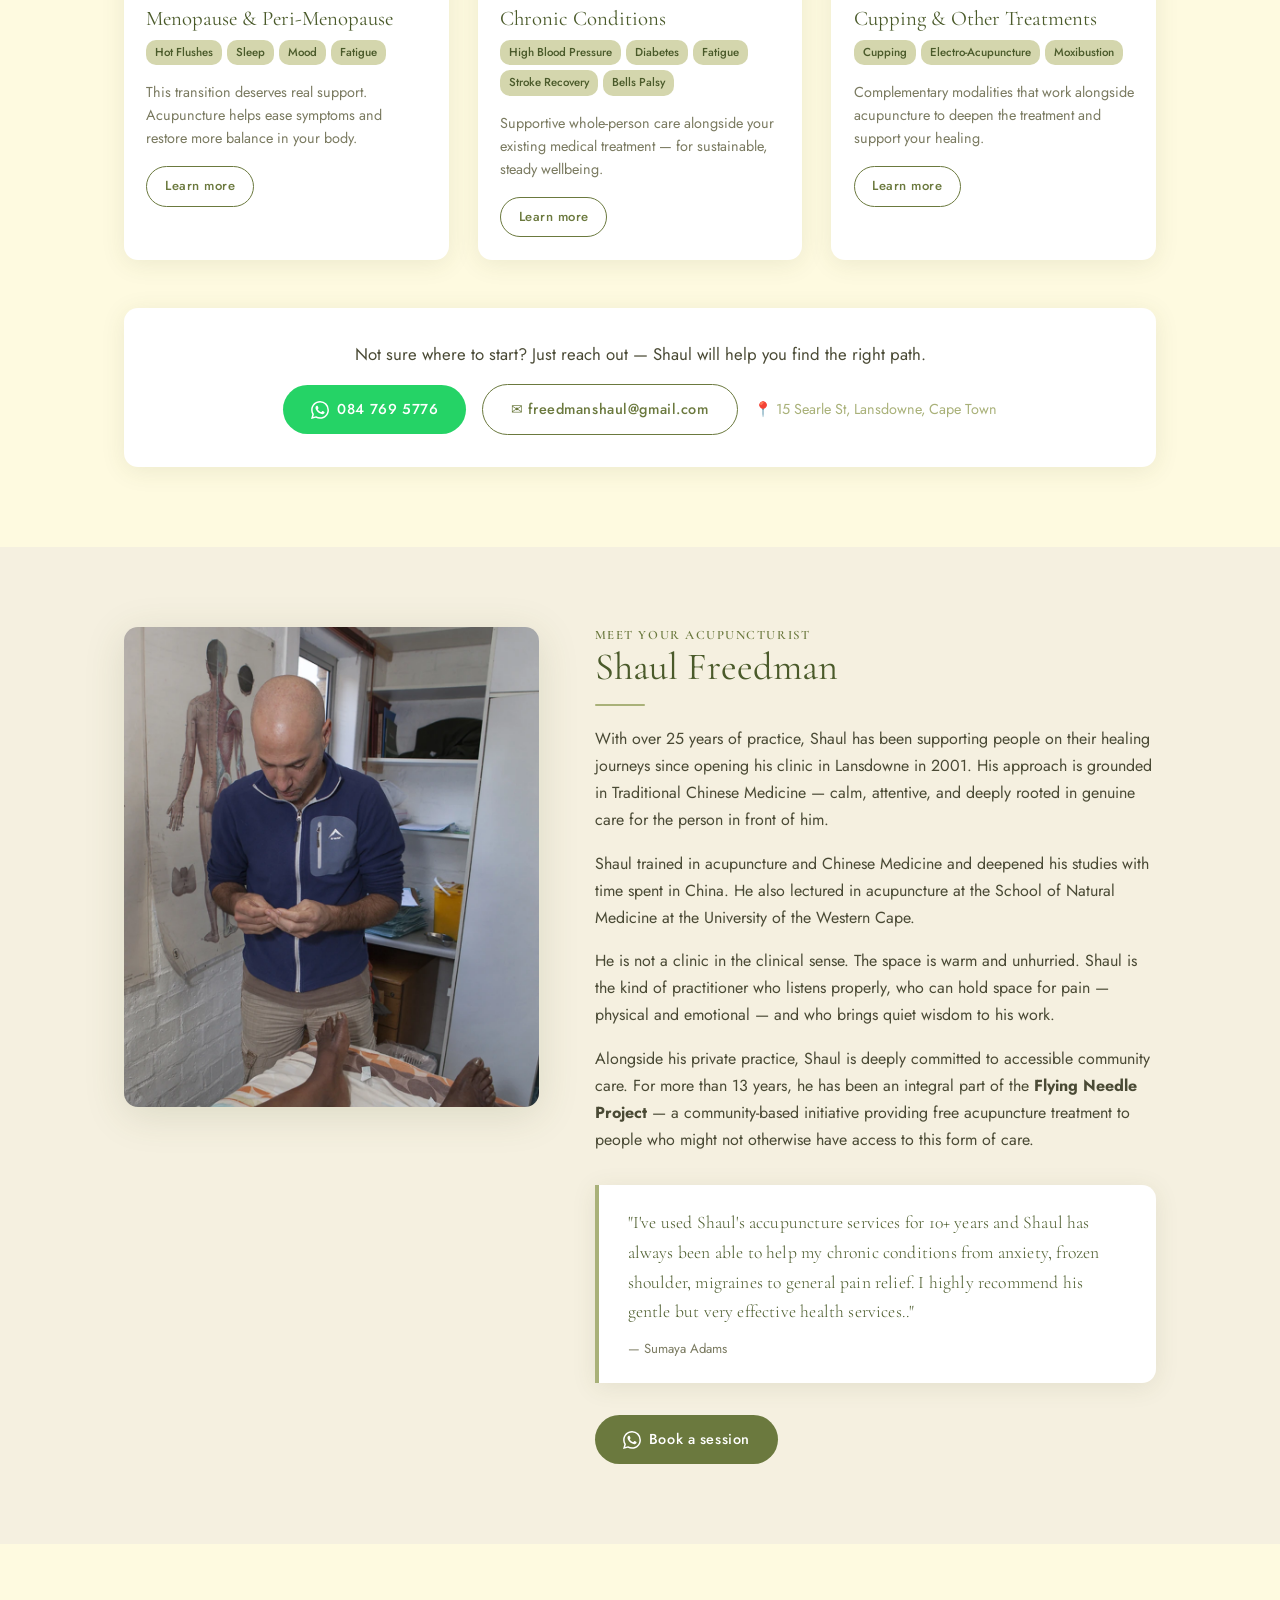
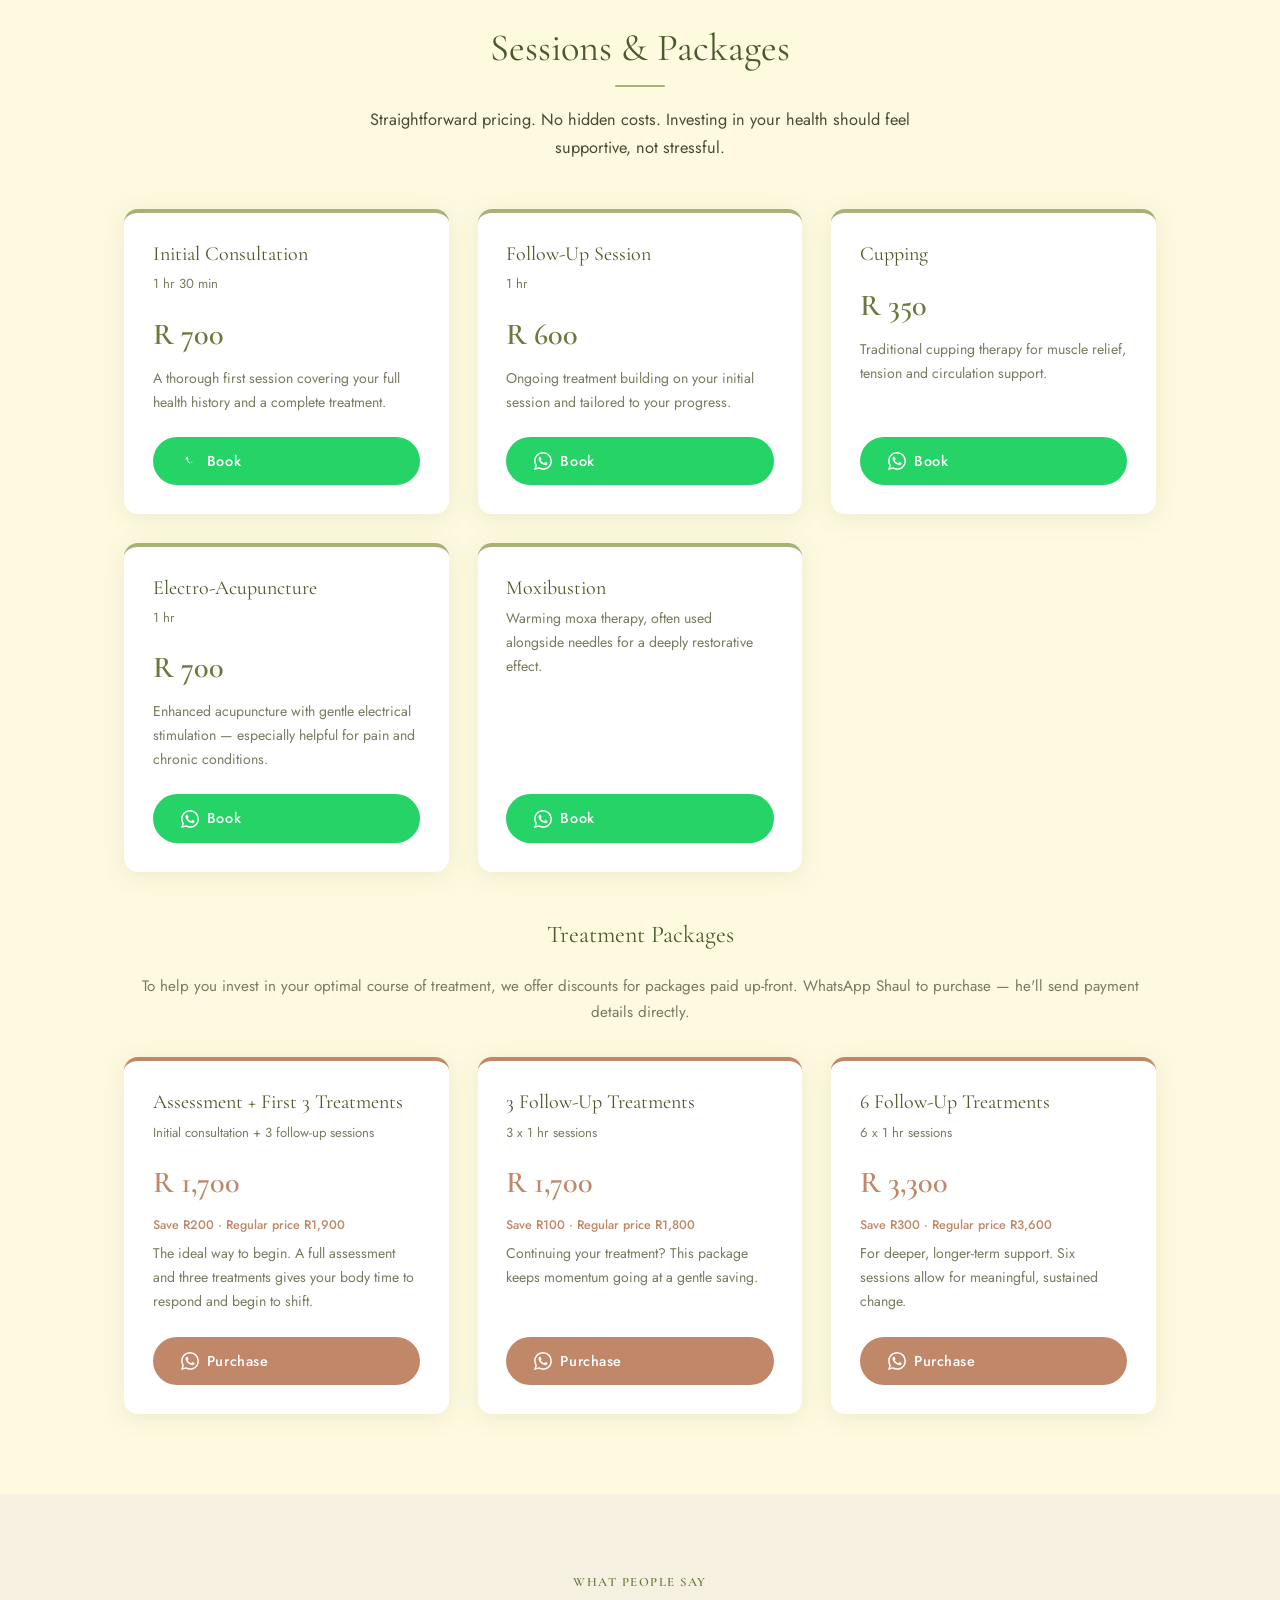
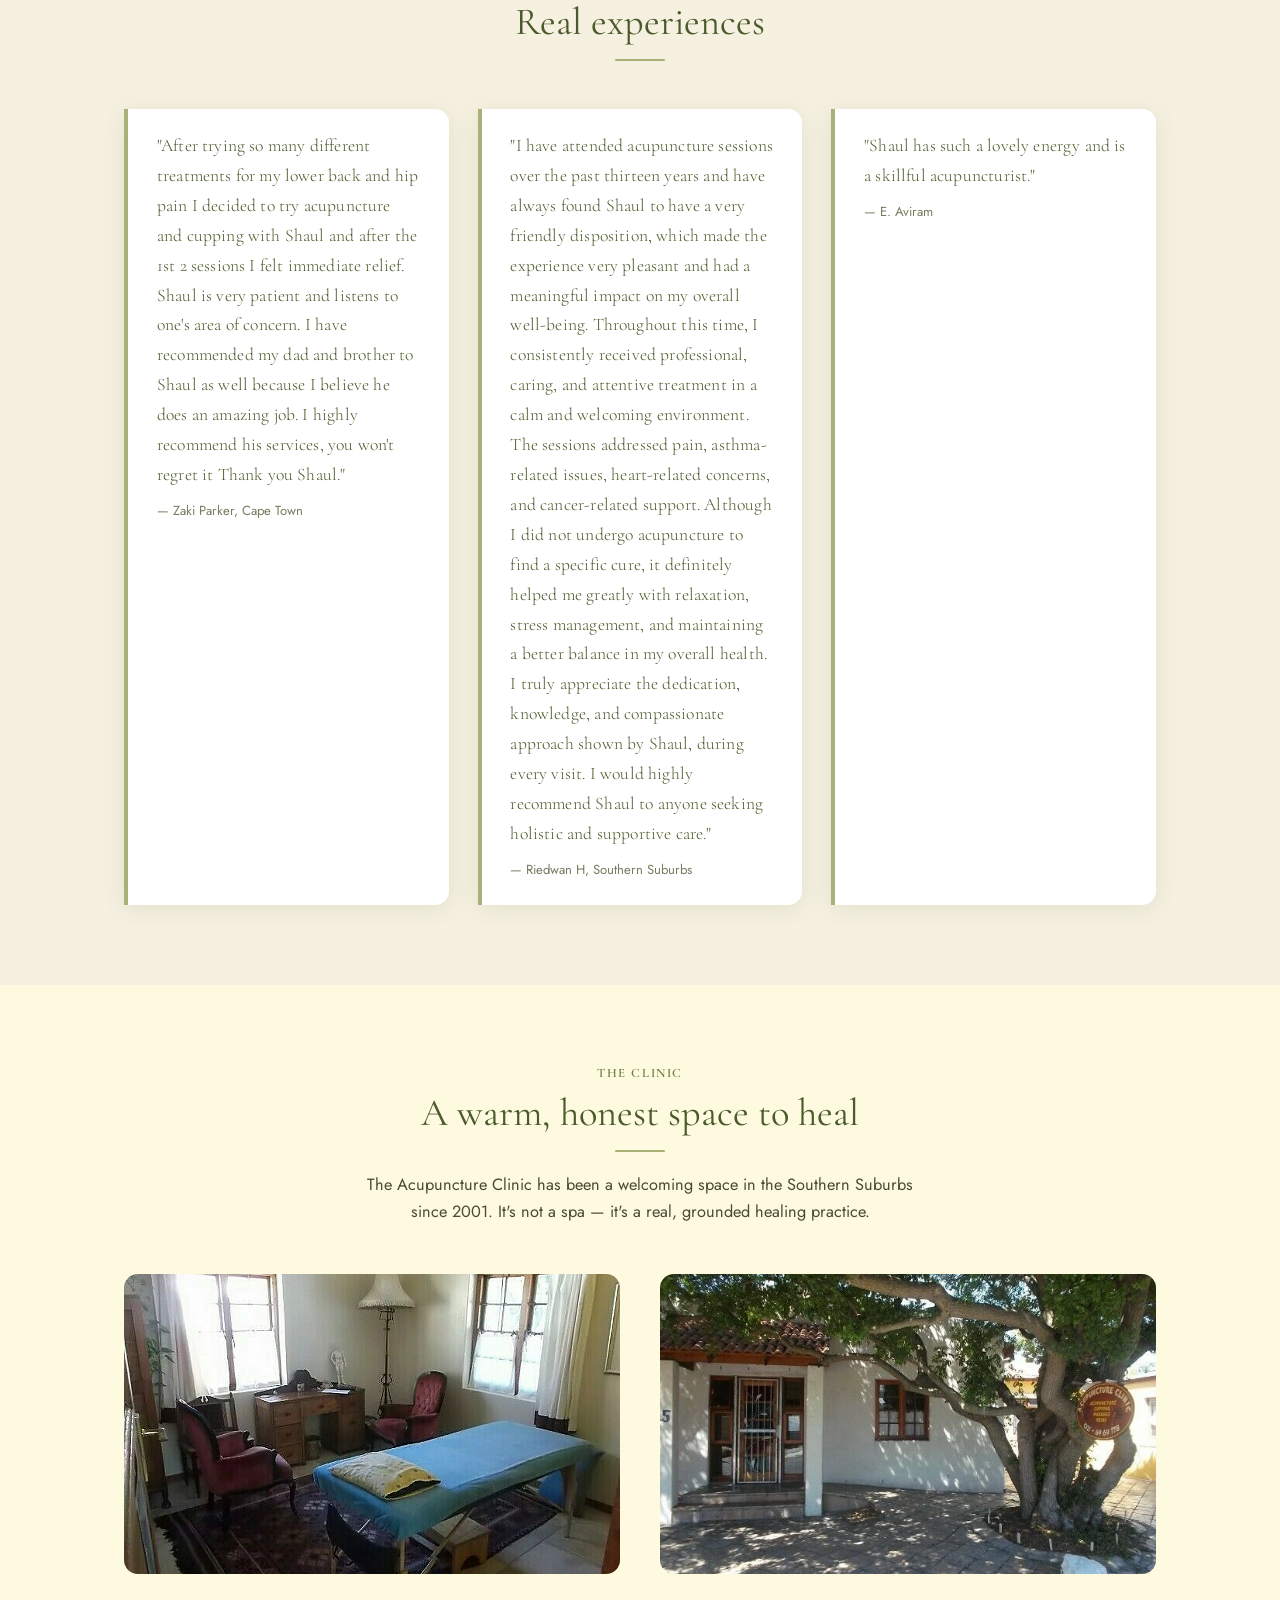
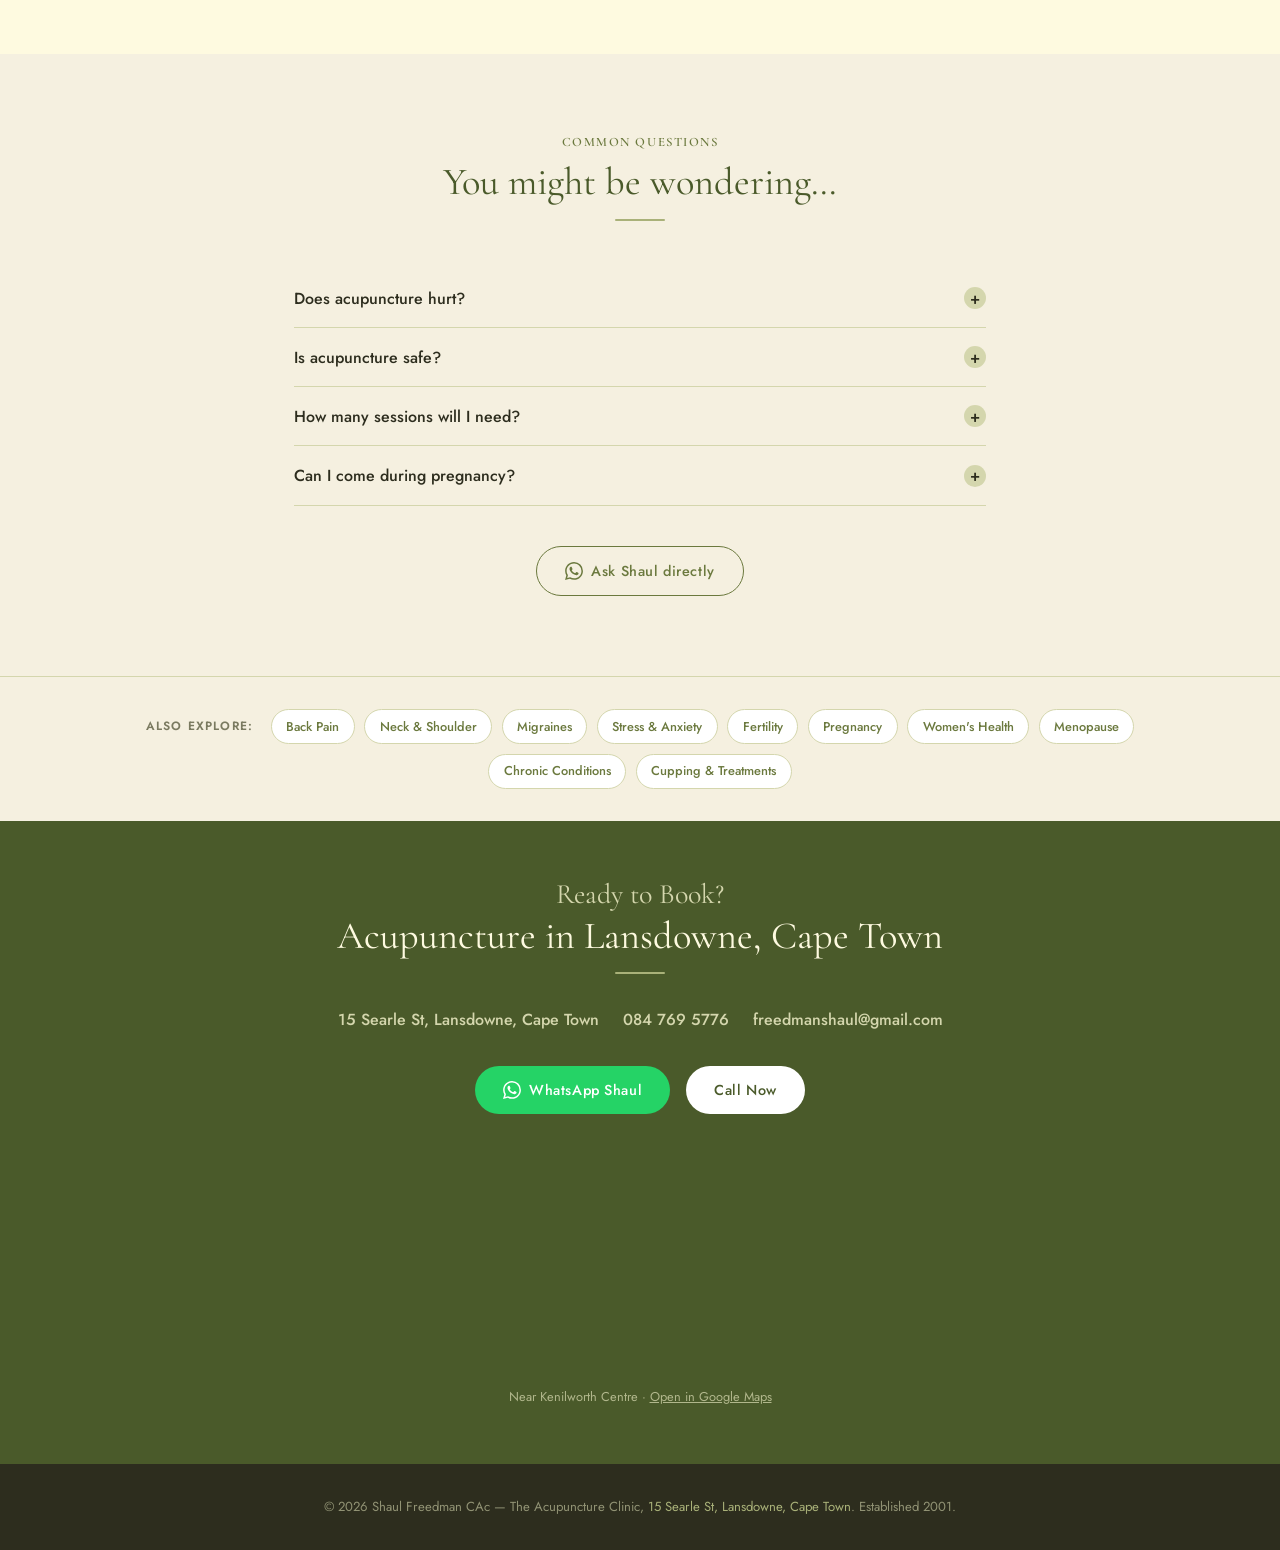
==== commit 00a72c23: "Update index.html added testimonials to top" ====
--- a/index.html
+++ b/index.html
@@ -10,6 +10,10 @@
 <meta property="og:title" content="Acupuncture in Cape Town | Shaul Freedman | Lansdowne">
 <meta property="og:description" content="Shaul Freedman offers acupuncture in Lansdowne, Cape Town. 25+ years experience. Pain, fertility, women's health, stress, anxiety and more. Book via WhatsApp: 084 769 5776.">
 <meta property="og:type" content="website">
+<meta property="og:url" content="https://acupunctureincapetown.co.za/">
+<meta property="og:image" content="https://acupunctureincapetown.co.za/assets/relaxing-acupuncture-clinic-hero.webp">
+<meta property="og:image:width" content="1200">
+<meta property="og:image:height" content="630">
 <link rel="stylesheet" href="style.css">
 </head>
 <body>
@@ -111,6 +115,42 @@
           </a>
         </div>
 
+<!-- TESTIMONIALS -->
+<section class="section section-alt">
+  <div class="container">
+    <div class="section-header">
+      <h4>What People Say</h4>
+      <h2>Real experiences</h2>
+      <div class="divider"></div>
+    </div>
+    <div class="grid-3">
+      <div class="testimonial" style="margin:0;">
+        <p>"Shaul has a very calm presence and is very caring and kind, with a lovely sense of humour. 
+I have been to him for a cough that had lingered for weeks and he cleared it up in one session. 
+I have also taken my son to him for hay fever and it made a huge difference, we went from him waking up every night at 3 sneezing , to him sleeping soundly. I think that was two sessions. We take him from time to time when his hayfever starts to show again but it has never been that bad again.
+He has also helped nearly miraculously where my son had pulled a muscle so badly in his leg that there was a red mark showing all along the torn muscle and he had very important cricket trials coming up and after one session with Shaul he could run again and participate in the trials two days later and he made the team! 
+It was a remarkable turn around. 
+Personally l think l was surprised that l couldn’t feel a thing when needles were put in and l found it so relaxing. I hadn’t expected that. 
+I always feel like l have been to a deep place of rest after a session with Shaul. I feel reconnected to myself and very grounded. 
+I appreciate that Shaul never promises anything, he is humble about his work and just tries his best, and so often his work makes a big difference. 
+I often recommend him to people and would do so to anyone without hesitation."</p>
+        <cite>— Helen O'Hagan, Cape Town</cite>
+      </div>
+      <div class="testimonial" style="margin:0;">
+        <p>"I cannot recommend Shaul enough. I am so grateful to have found him because there are not many acupuncturists who are as knowledgeable, professional and calming as Shaul.
+Initially I consulted Shaul with regards to sleep issues that I had been having, and later I went back to him to help resolve ongoing headaches that had been causing me distress. My sleep has improved dramatically, and my headaches are not nearly as debilitating as what they once were.
+My first session with Shaul was over ten years ago and I still schedule appointments with him when I feel out of balance.
+After my sessions with Shaul I leave feeling lighter and more balanced. I really do recommend him as an acupuncturist, my life has improved so much due to his help and assistance."</p>
+        <cite>— Kim, Southern Suburbs</cite>
+      </div>
+      <div class="testimonial" style="margin:0;">
+        <p>"After trying so many different treatments for my lower back and hip pain I decided to try acupuncture and cupping with Shaul and after the 1st 2 sessions I felt immediate relief. Shaul is very patient and listens to one's area of concern. I have recommended my dad and brother to Shaul as well because I believe he does an amazing job. I highly recommend his services, you won't regret it Thank you Shaul."</p>
+        <cite>— Zaki Parker, Cape Town</cite>
+      </div>
+    </div>
+  </div>
+</section>     
+        
         <!-- DESKTOP IMAGE COLUMN -->
         <div class="hero-desktop-image" style="min-height:480px;position:relative;overflow:hidden;">
           <img
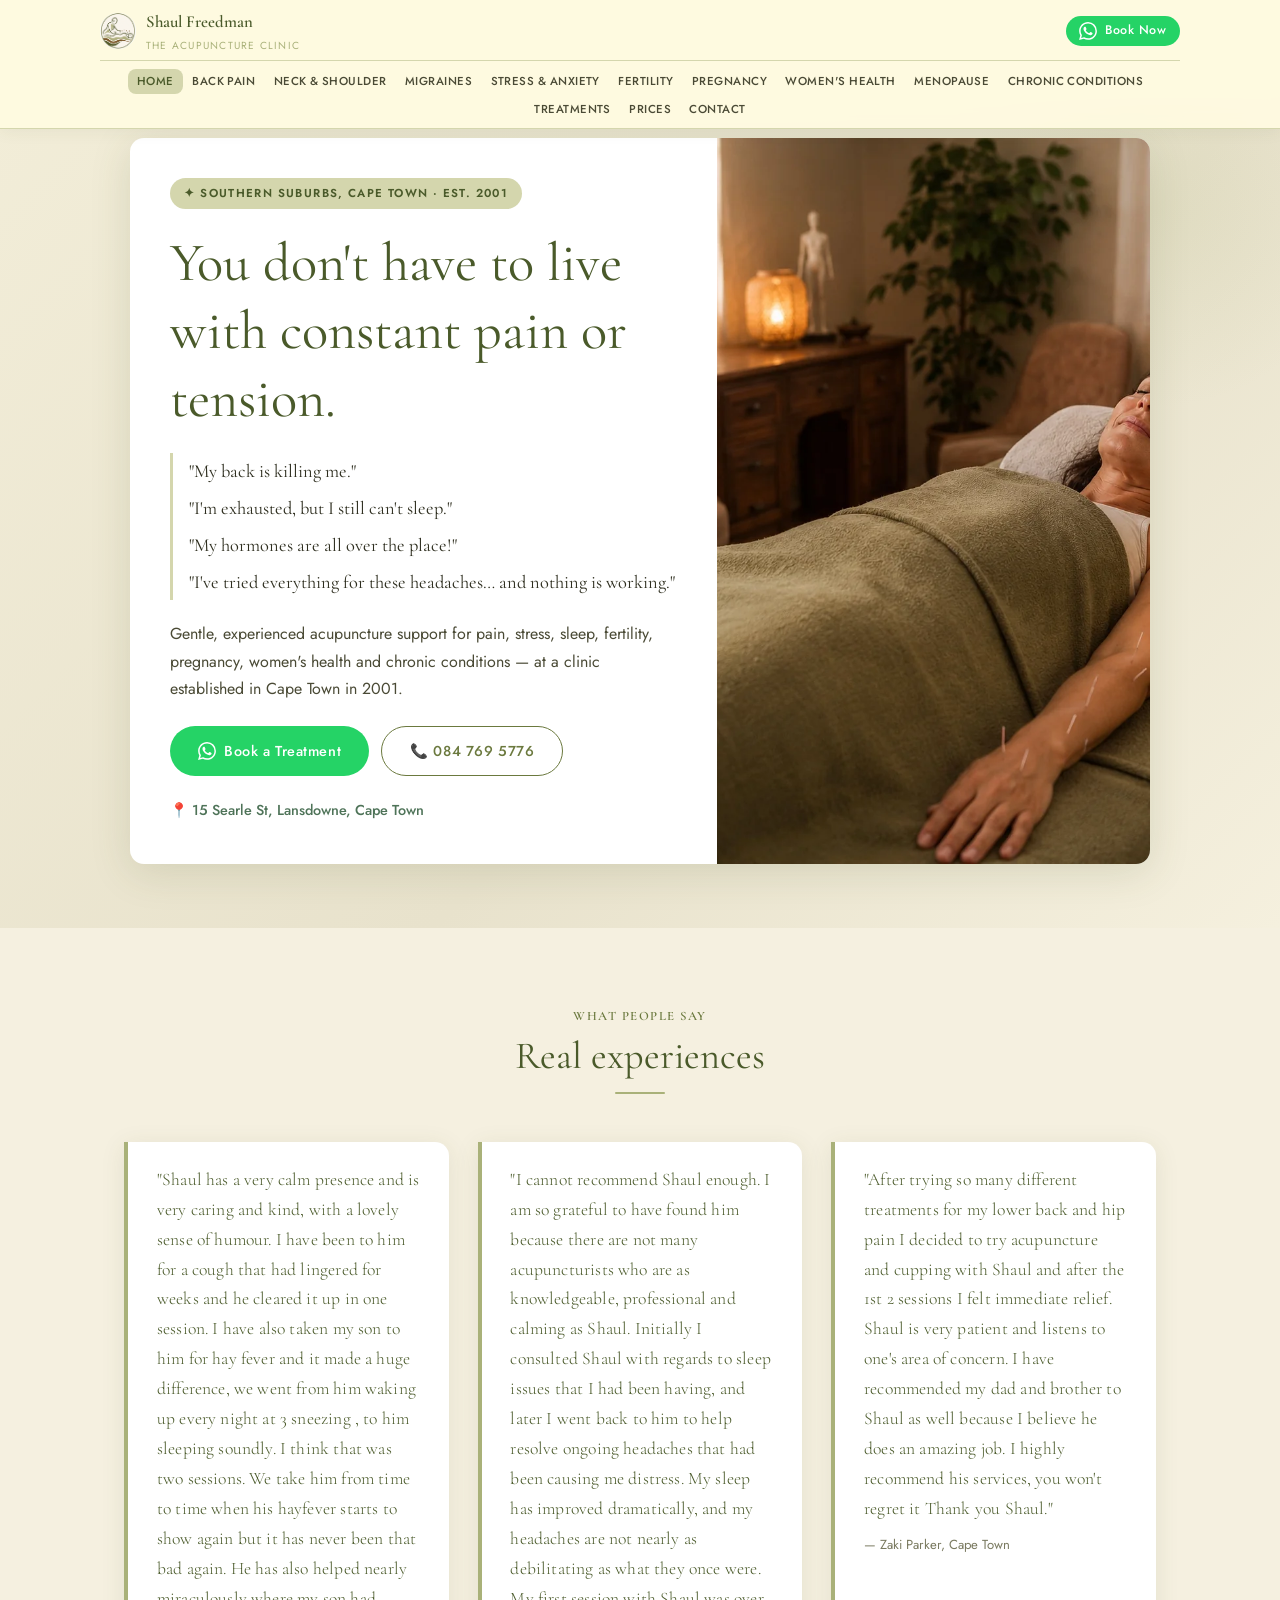
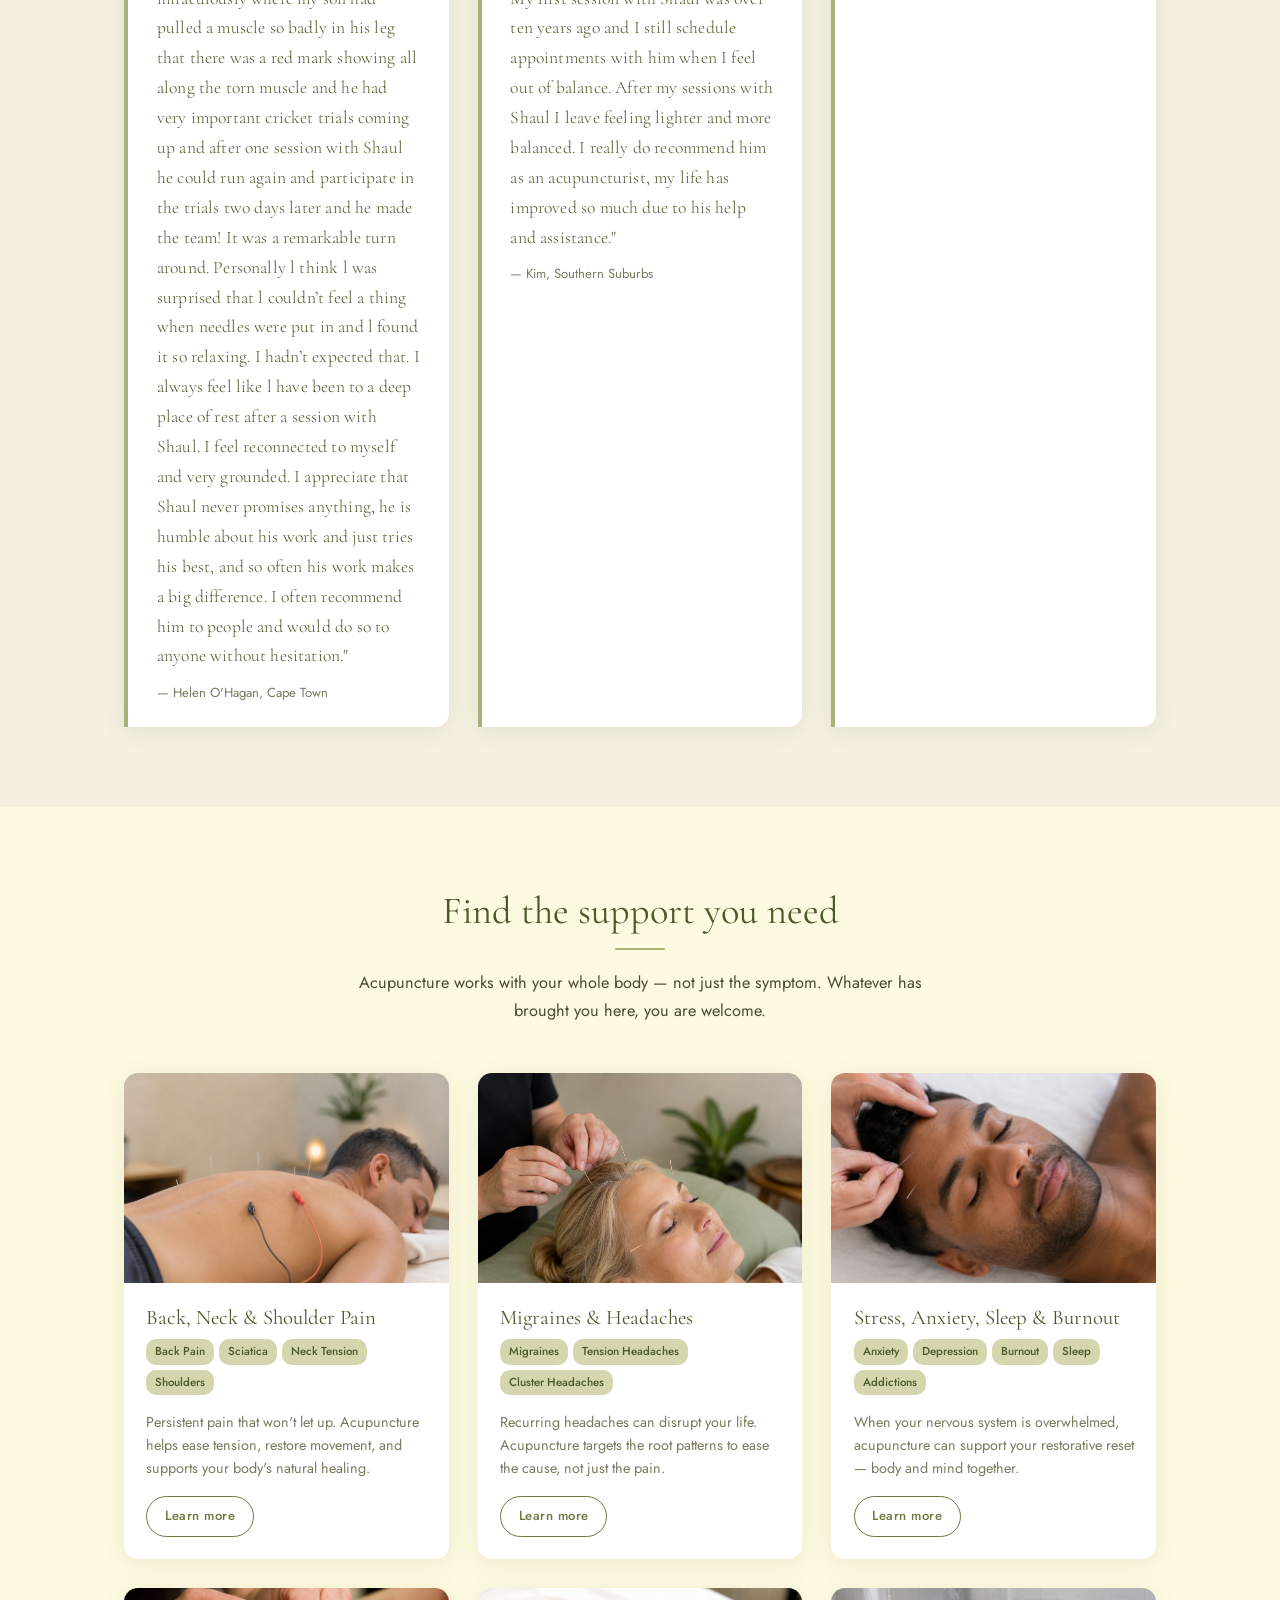
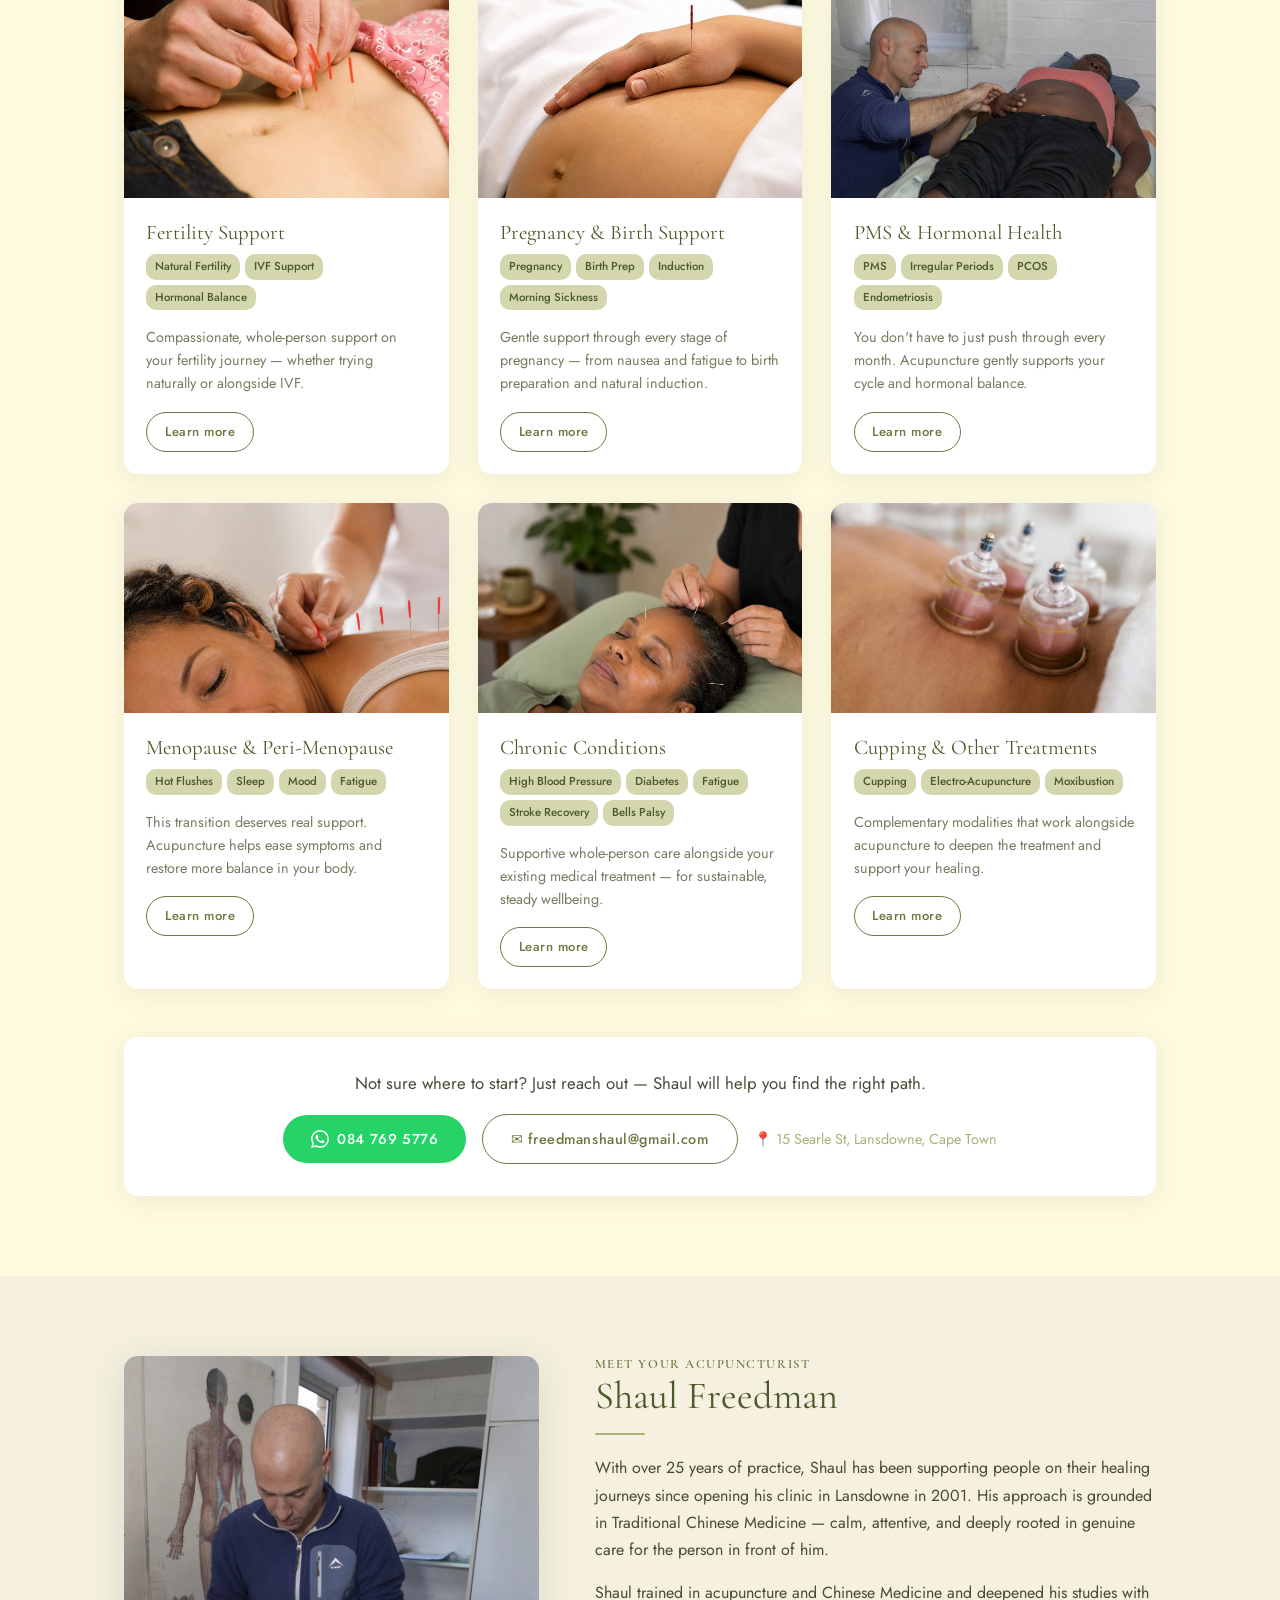
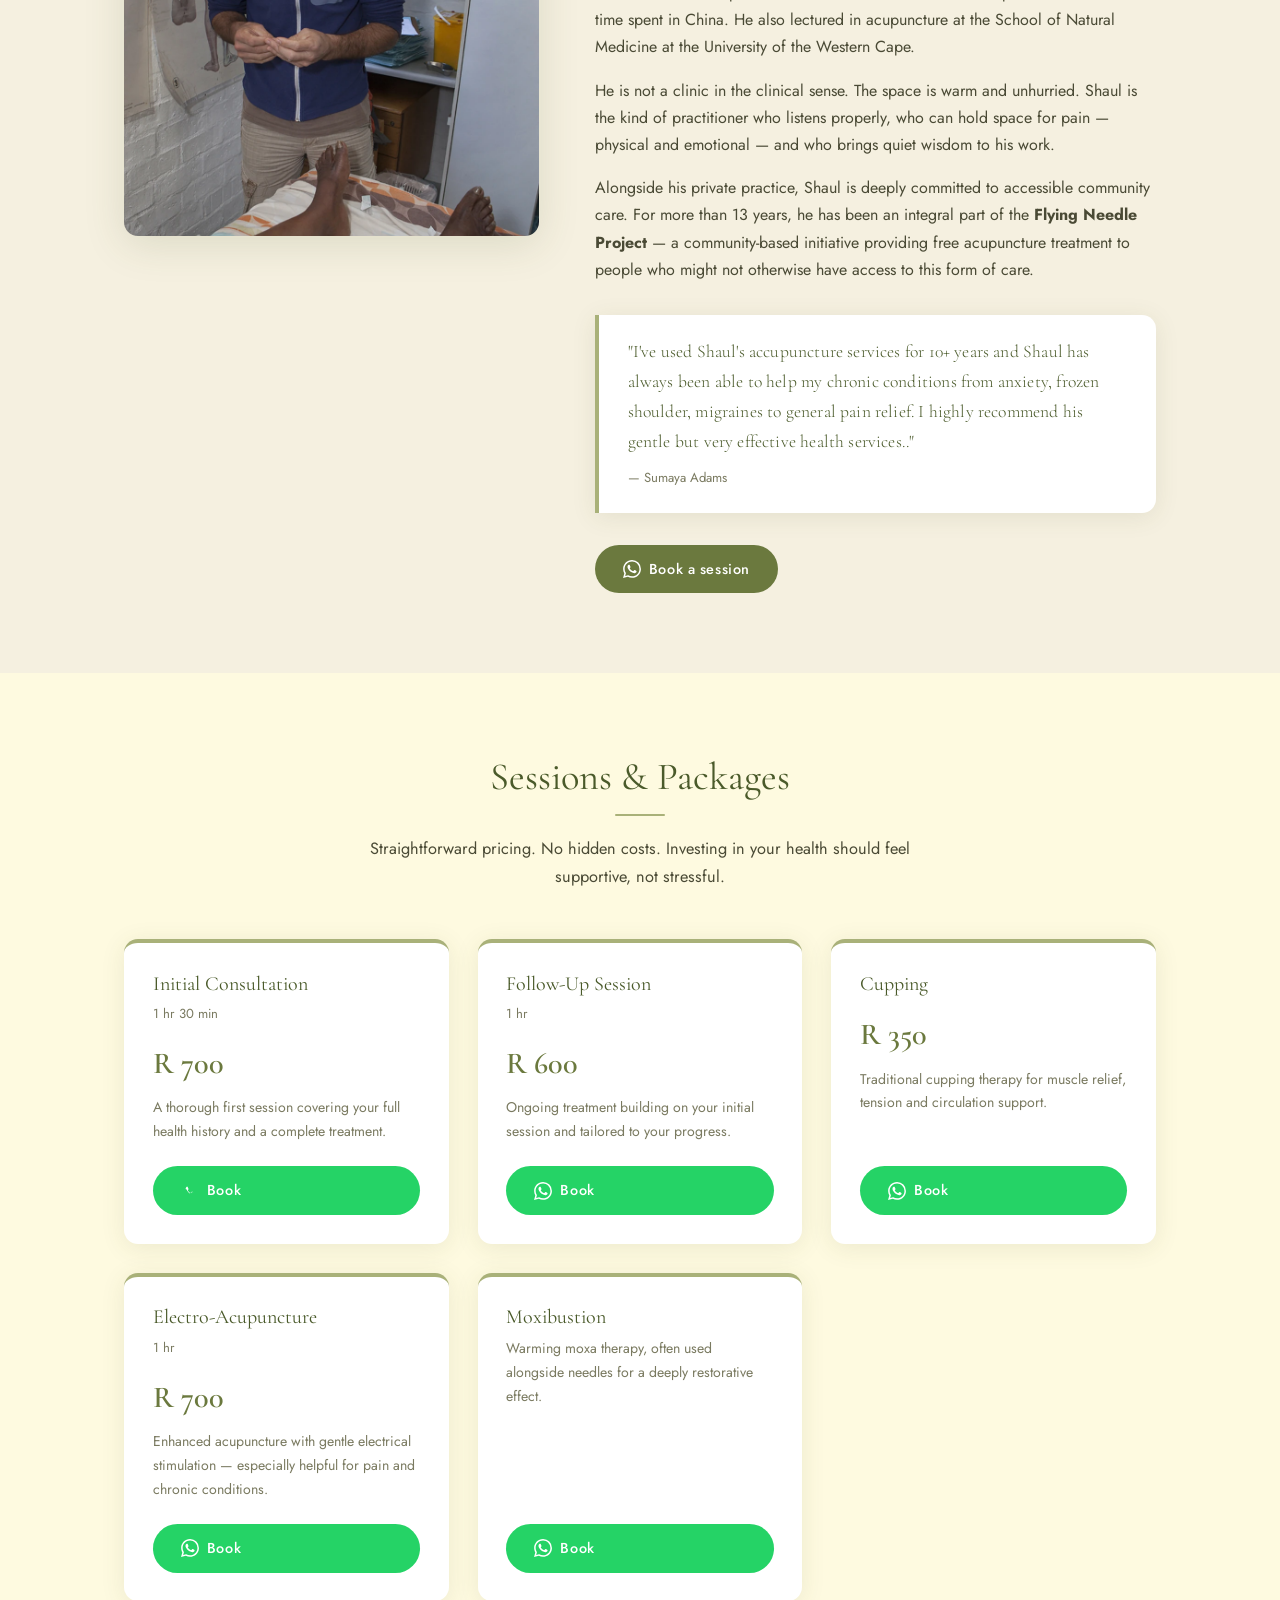
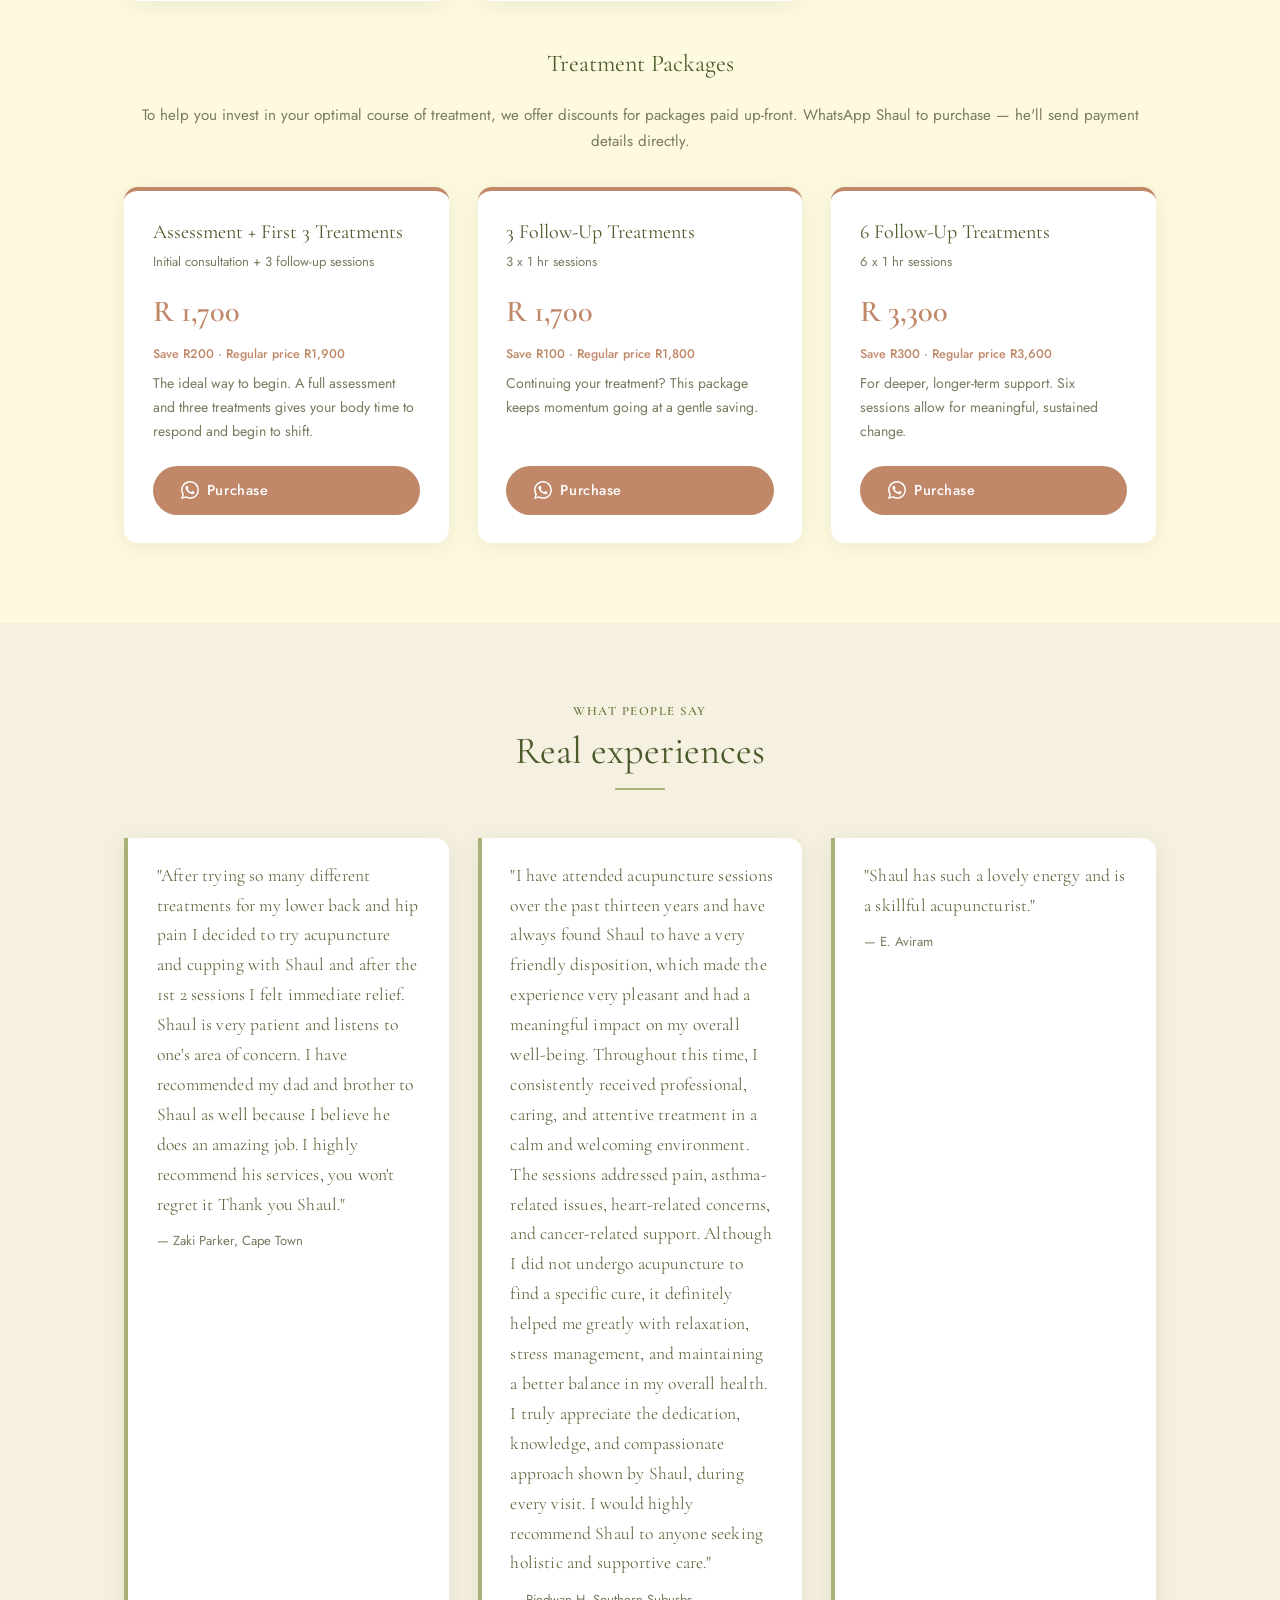
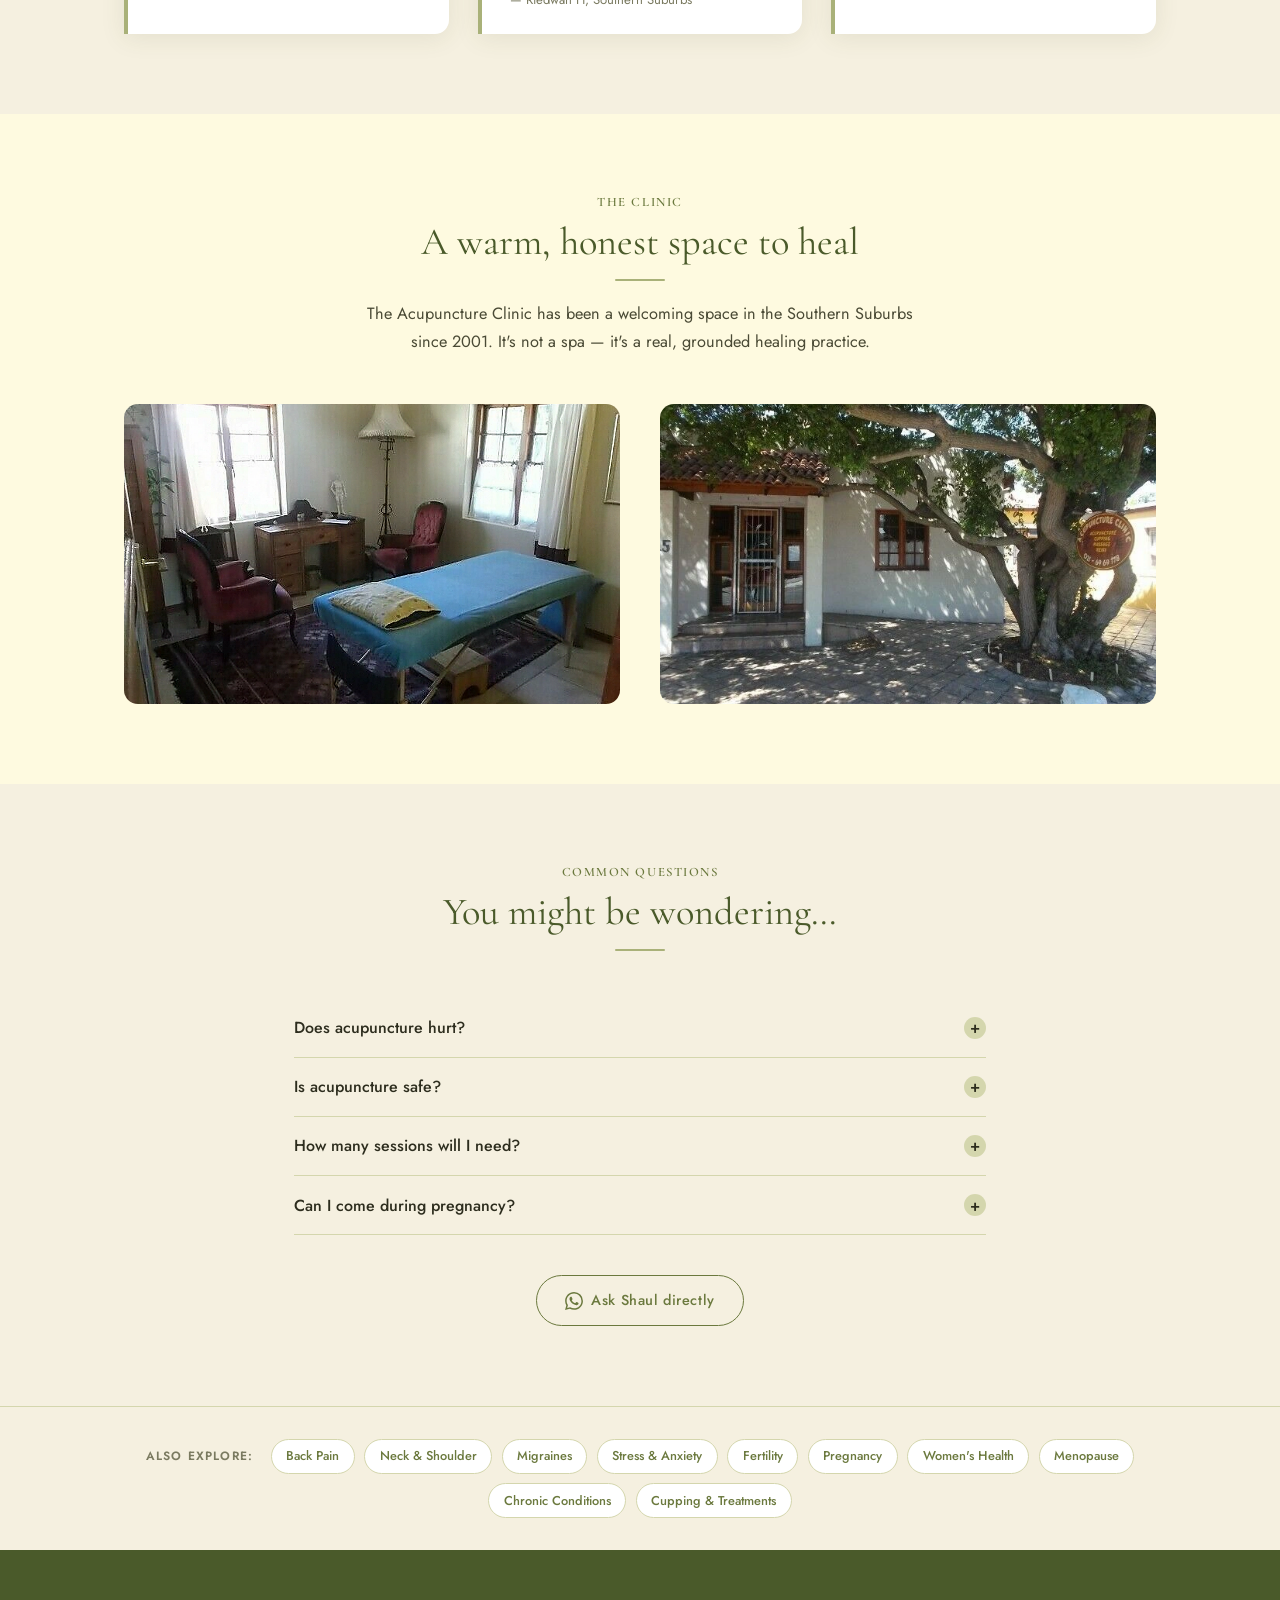
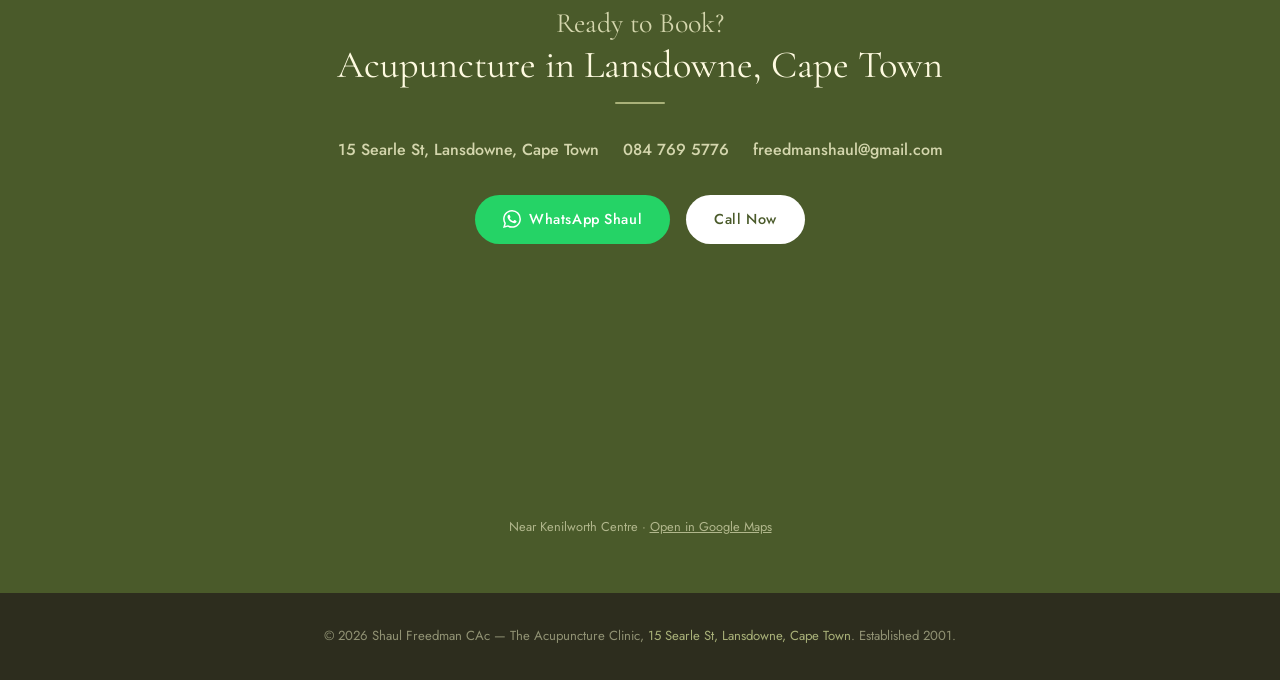
==== commit 5e2dd8e8: "Update index.html moved image hero up" ====
--- a/index.html
+++ b/index.html
@@ -114,7 +114,22 @@
             📍 15 Searle St, Lansdowne, Cape Town
           </a>
         </div>
-
+        
+        <!-- DESKTOP IMAGE COLUMN -->
+        <div class="hero-desktop-image" style="min-height:480px;position:relative;overflow:hidden;">
+          <img
+            src="assets/relaxing-acupuncture-clinic-hero.webp"
+            alt="Woman relaxing during acupuncture treatment at Shaul Freedman's clinic in Cape Town"
+            style="width:100%;height:100%;object-fit:cover;object-position:center 30%;display:block;border-radius:0;">
+        </div>
+
+      </div>
+    </div>
+    <!-- END WHITE CARD -->
+
+  </div>
+</section>
+  
 <!-- TESTIMONIALS -->
 <section class="section section-alt">
   <div class="container">
@@ -150,21 +165,7 @@
     </div>
   </div>
 </section>     
-        
-        <!-- DESKTOP IMAGE COLUMN -->
-        <div class="hero-desktop-image" style="min-height:480px;position:relative;overflow:hidden;">
-          <img
-            src="assets/relaxing-acupuncture-clinic-hero.webp"
-            alt="Woman relaxing during acupuncture treatment at Shaul Freedman's clinic in Cape Town"
-            style="width:100%;height:100%;object-fit:cover;object-position:center 30%;display:block;border-radius:0;">
-        </div>
-
-      </div>
-    </div>
-    <!-- END WHITE CARD -->
-
-  </div>
-</section>
+
 
 <!-- WHAT CAN WE HELP WITH -->
 <section class="section">
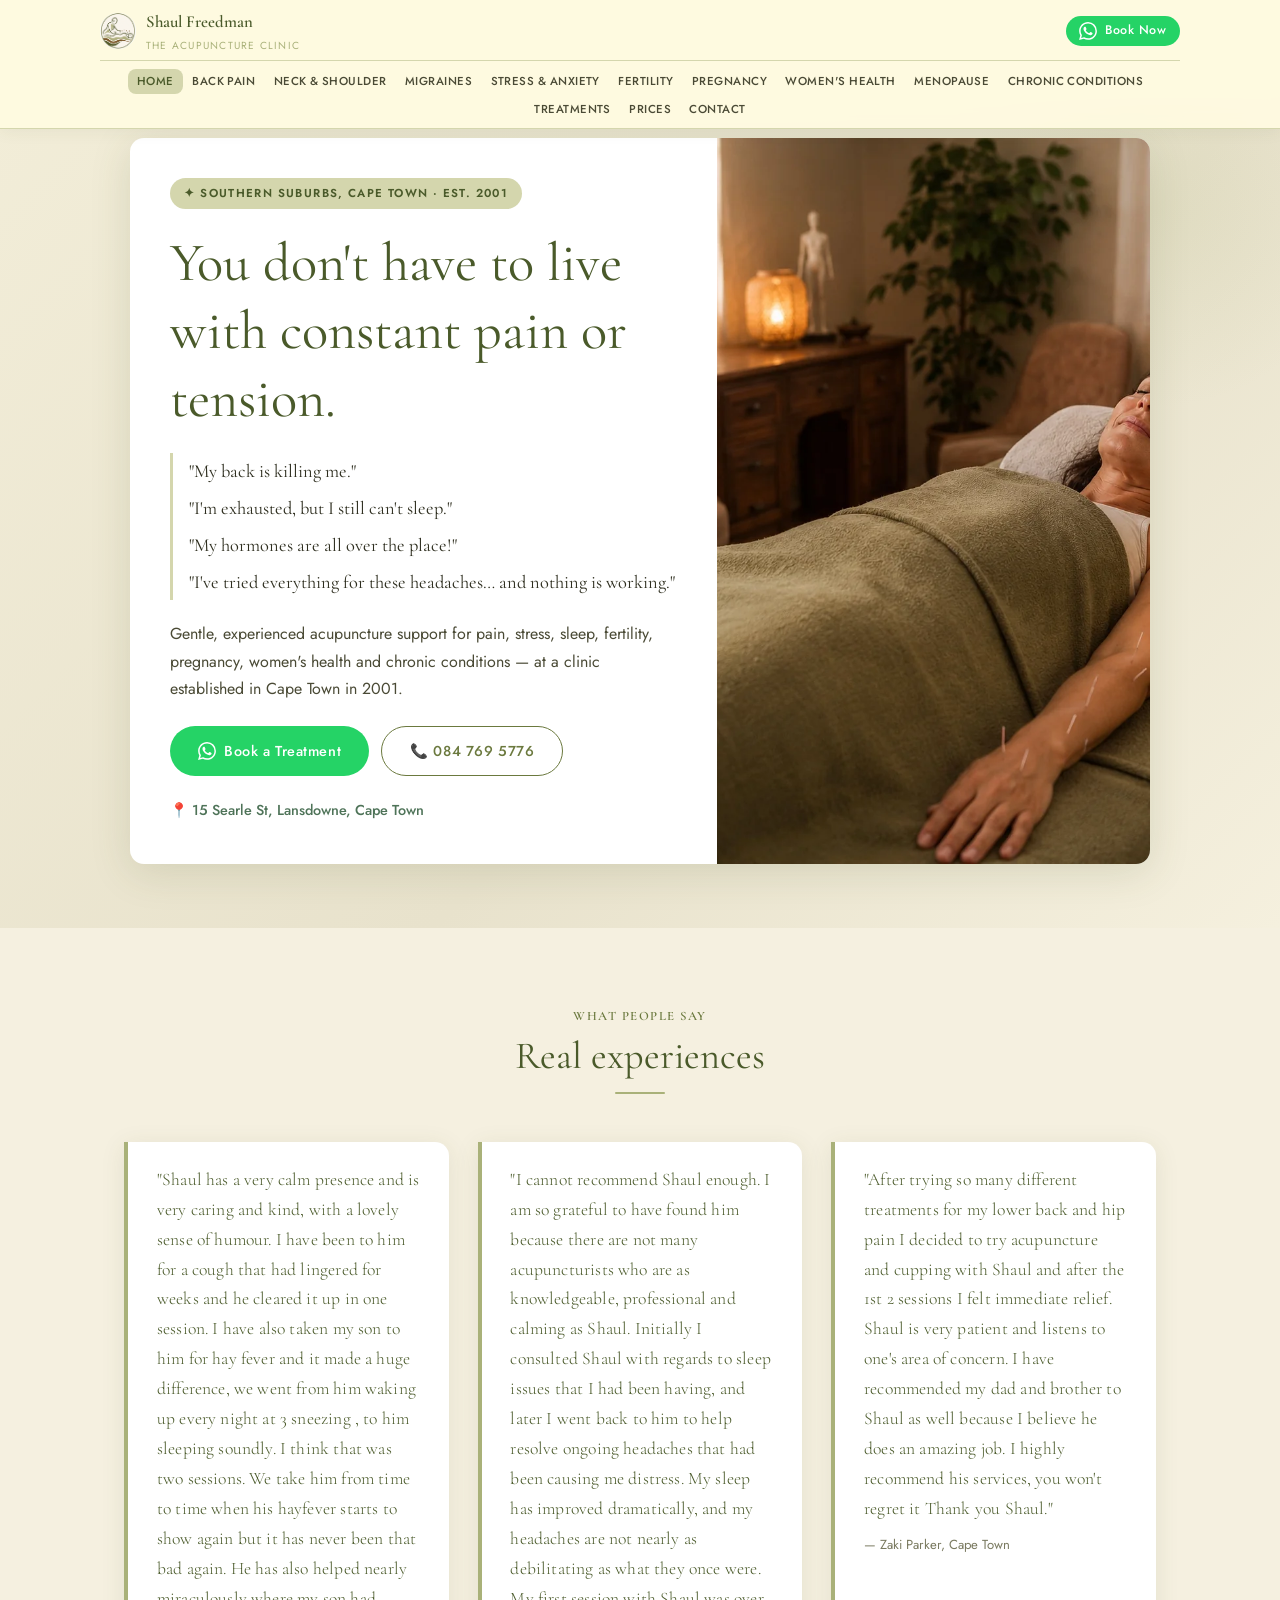
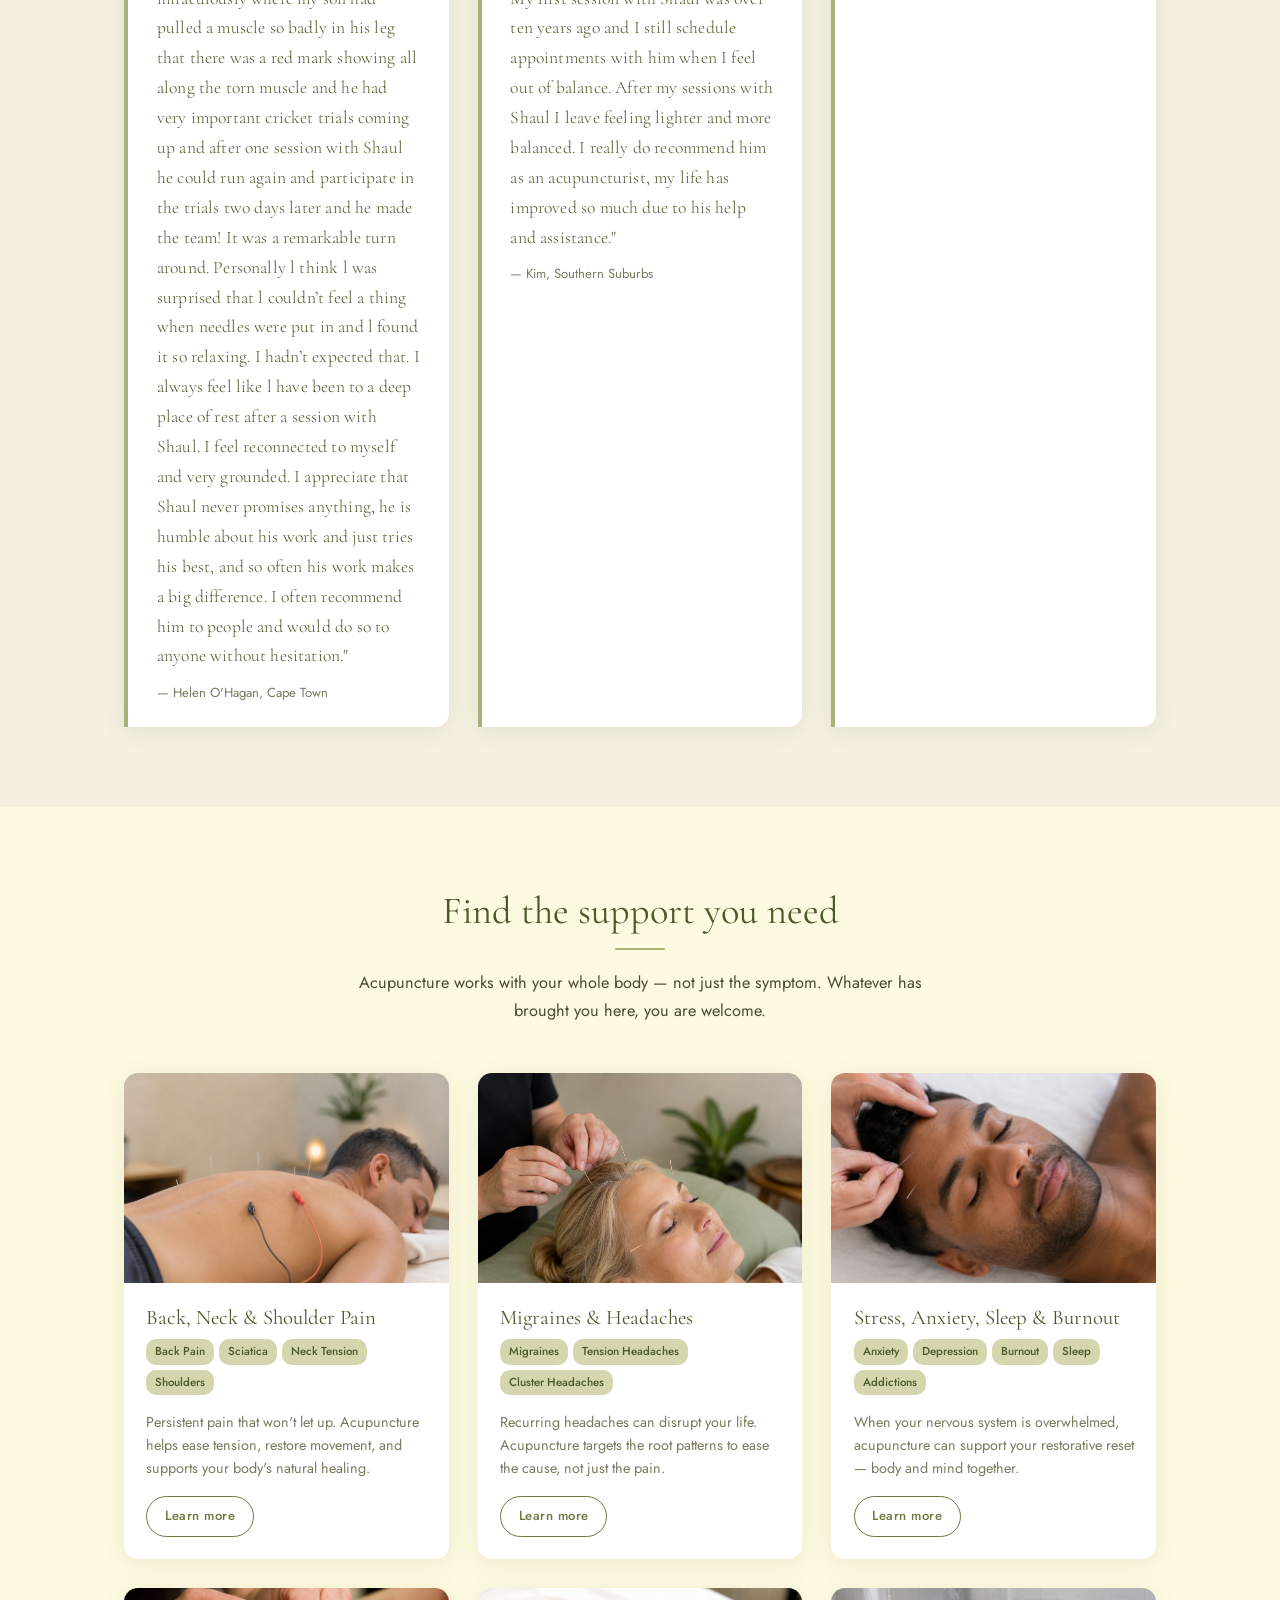
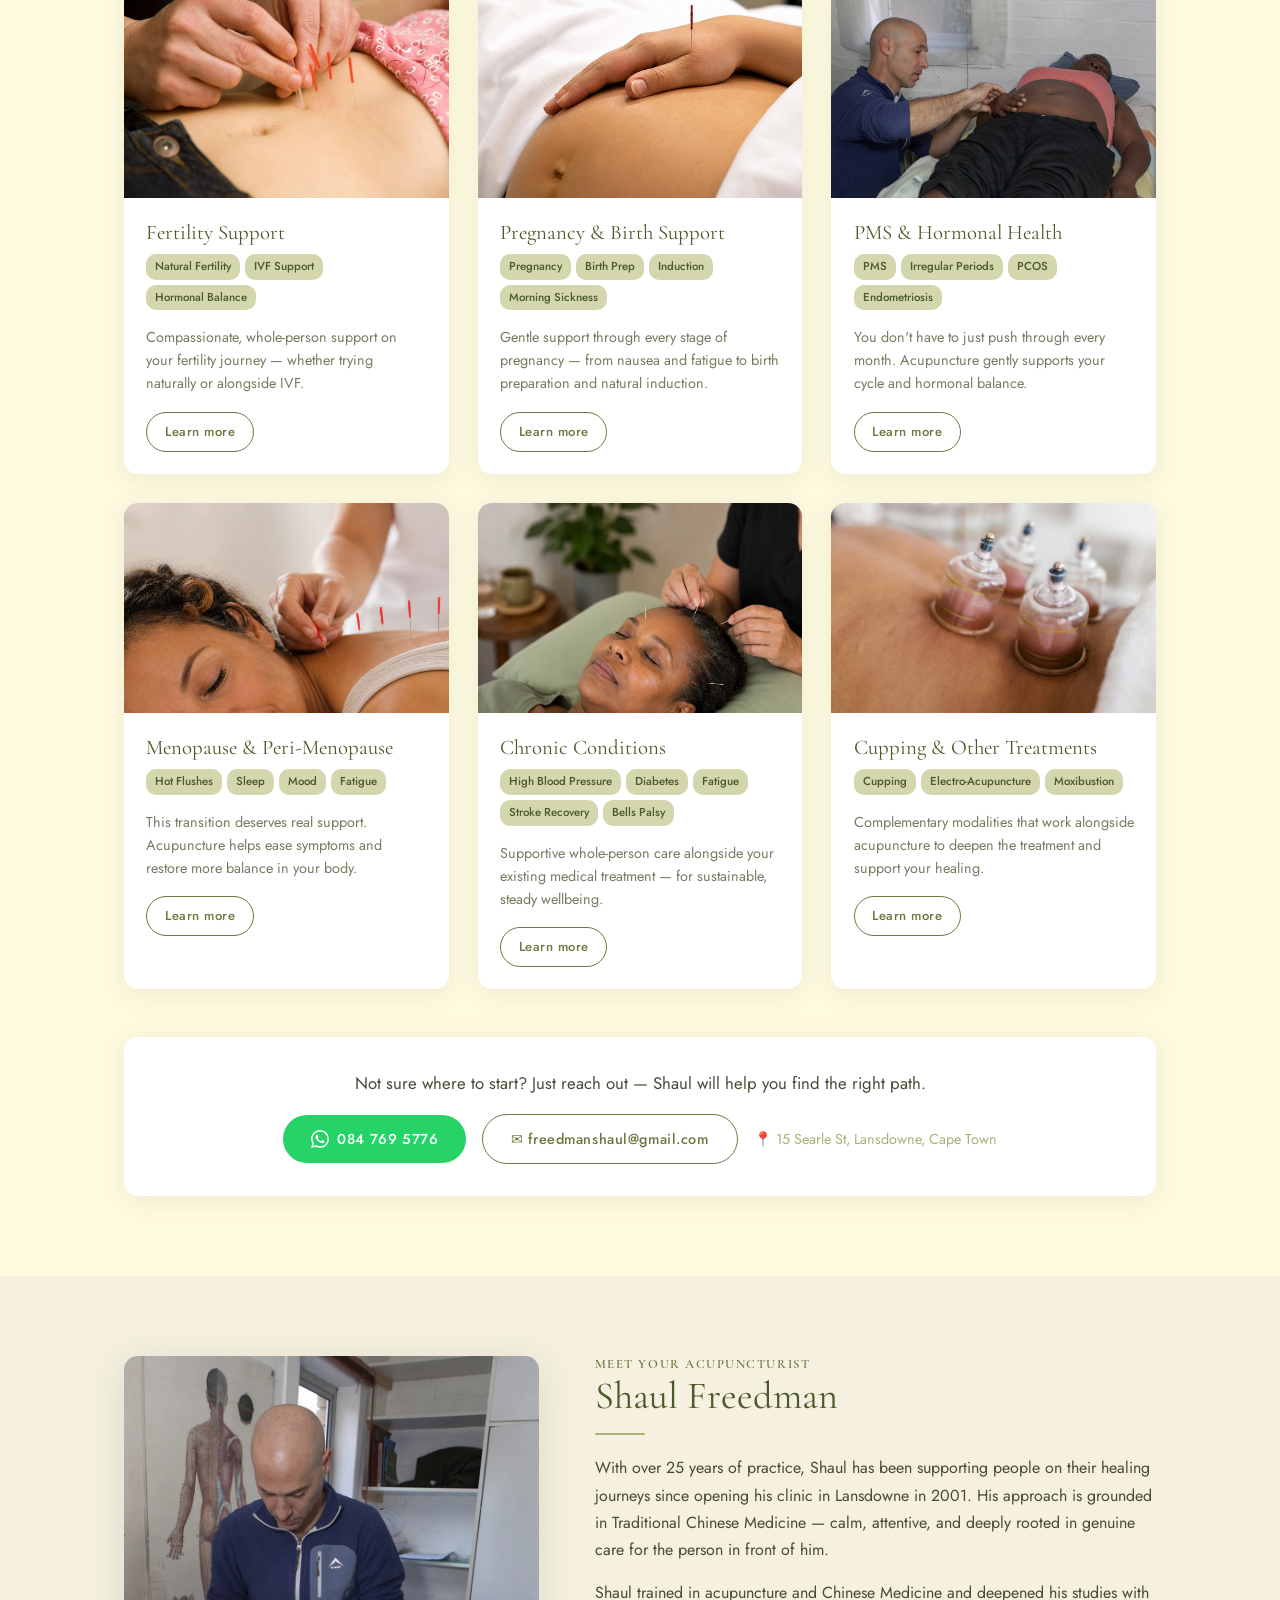
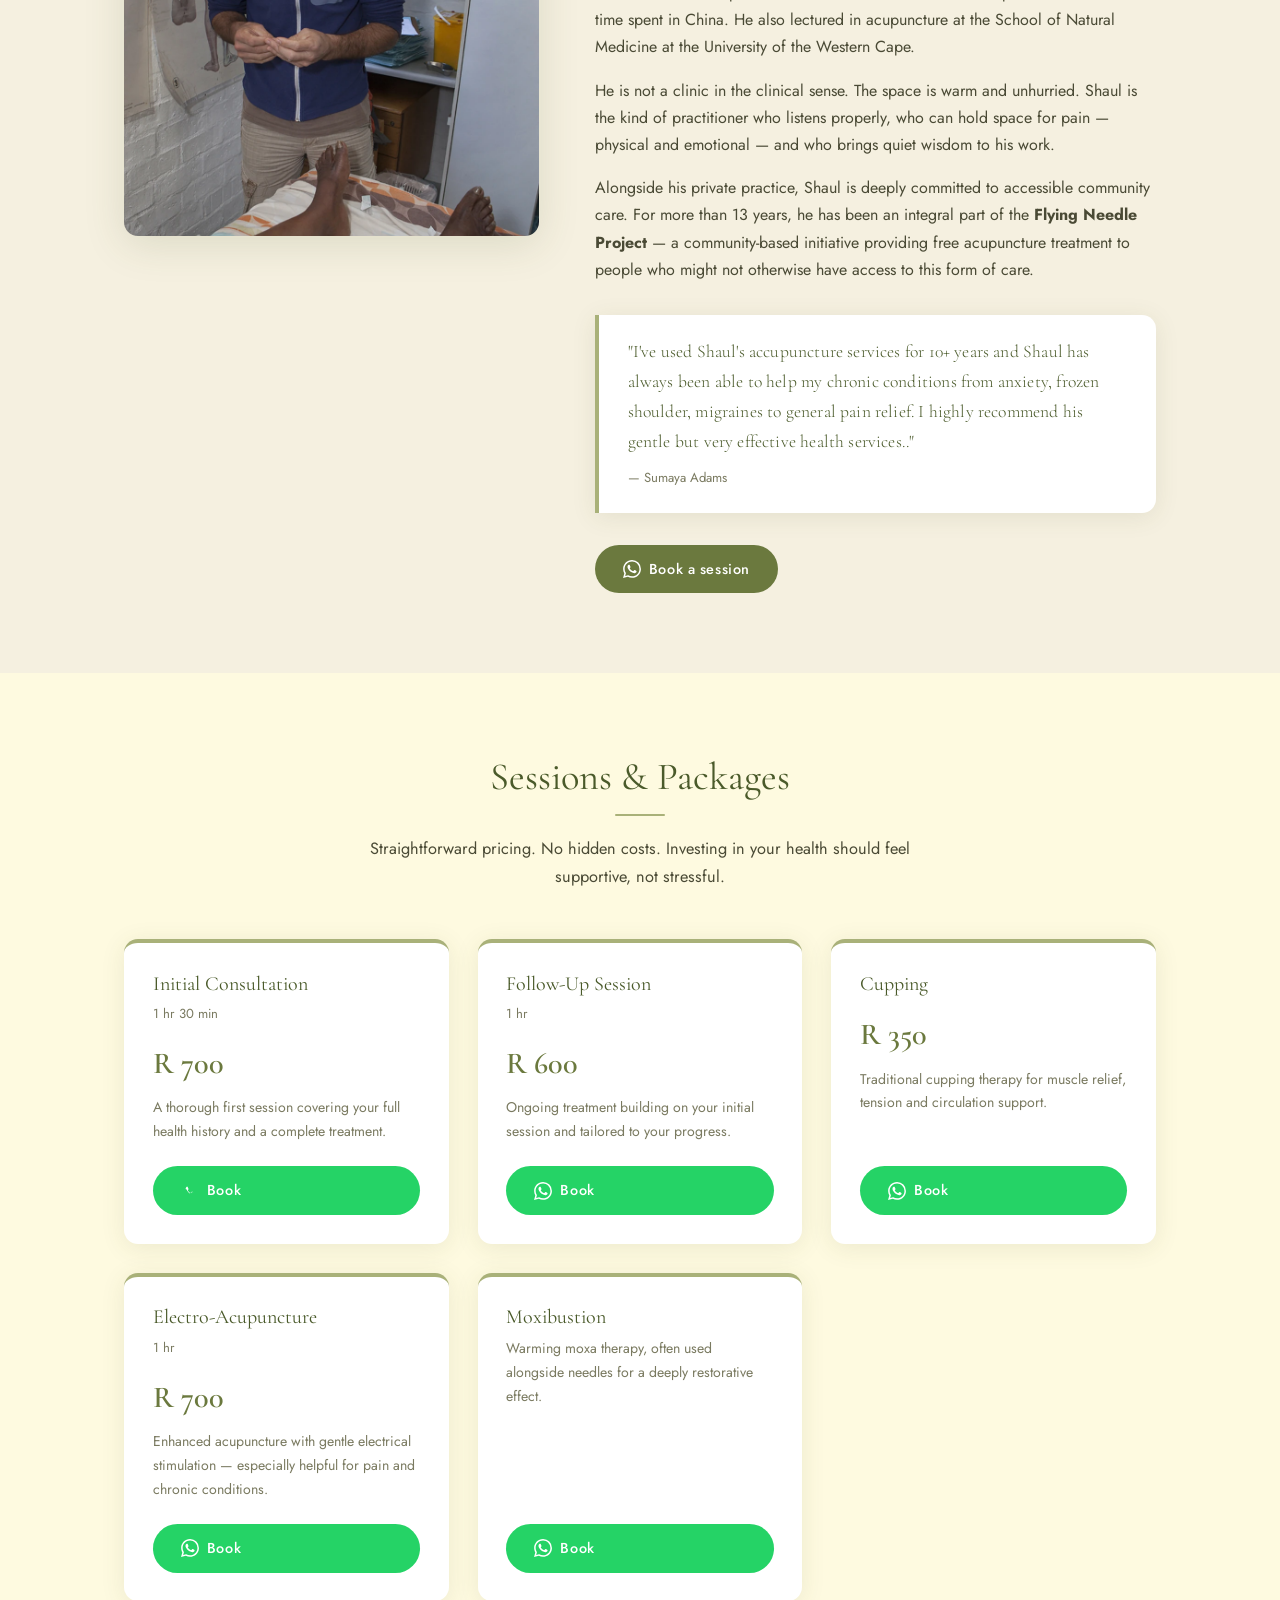
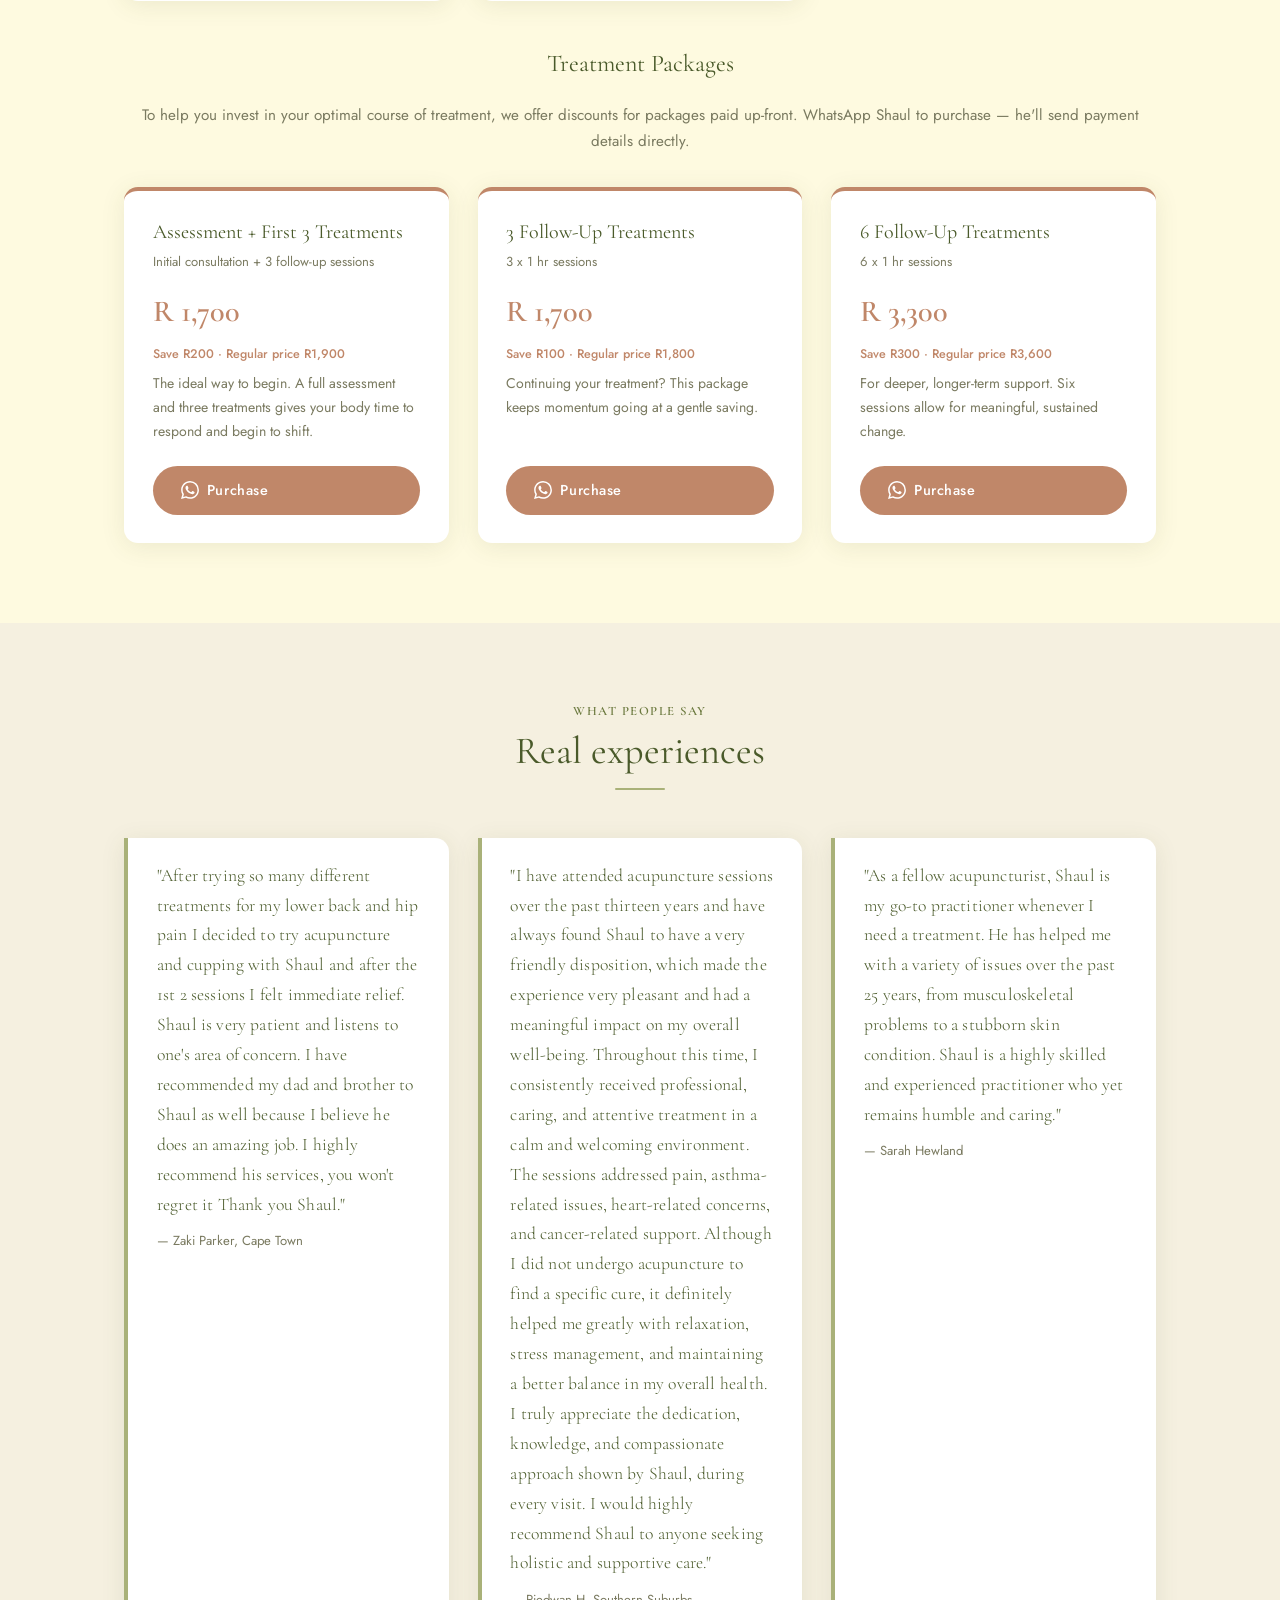
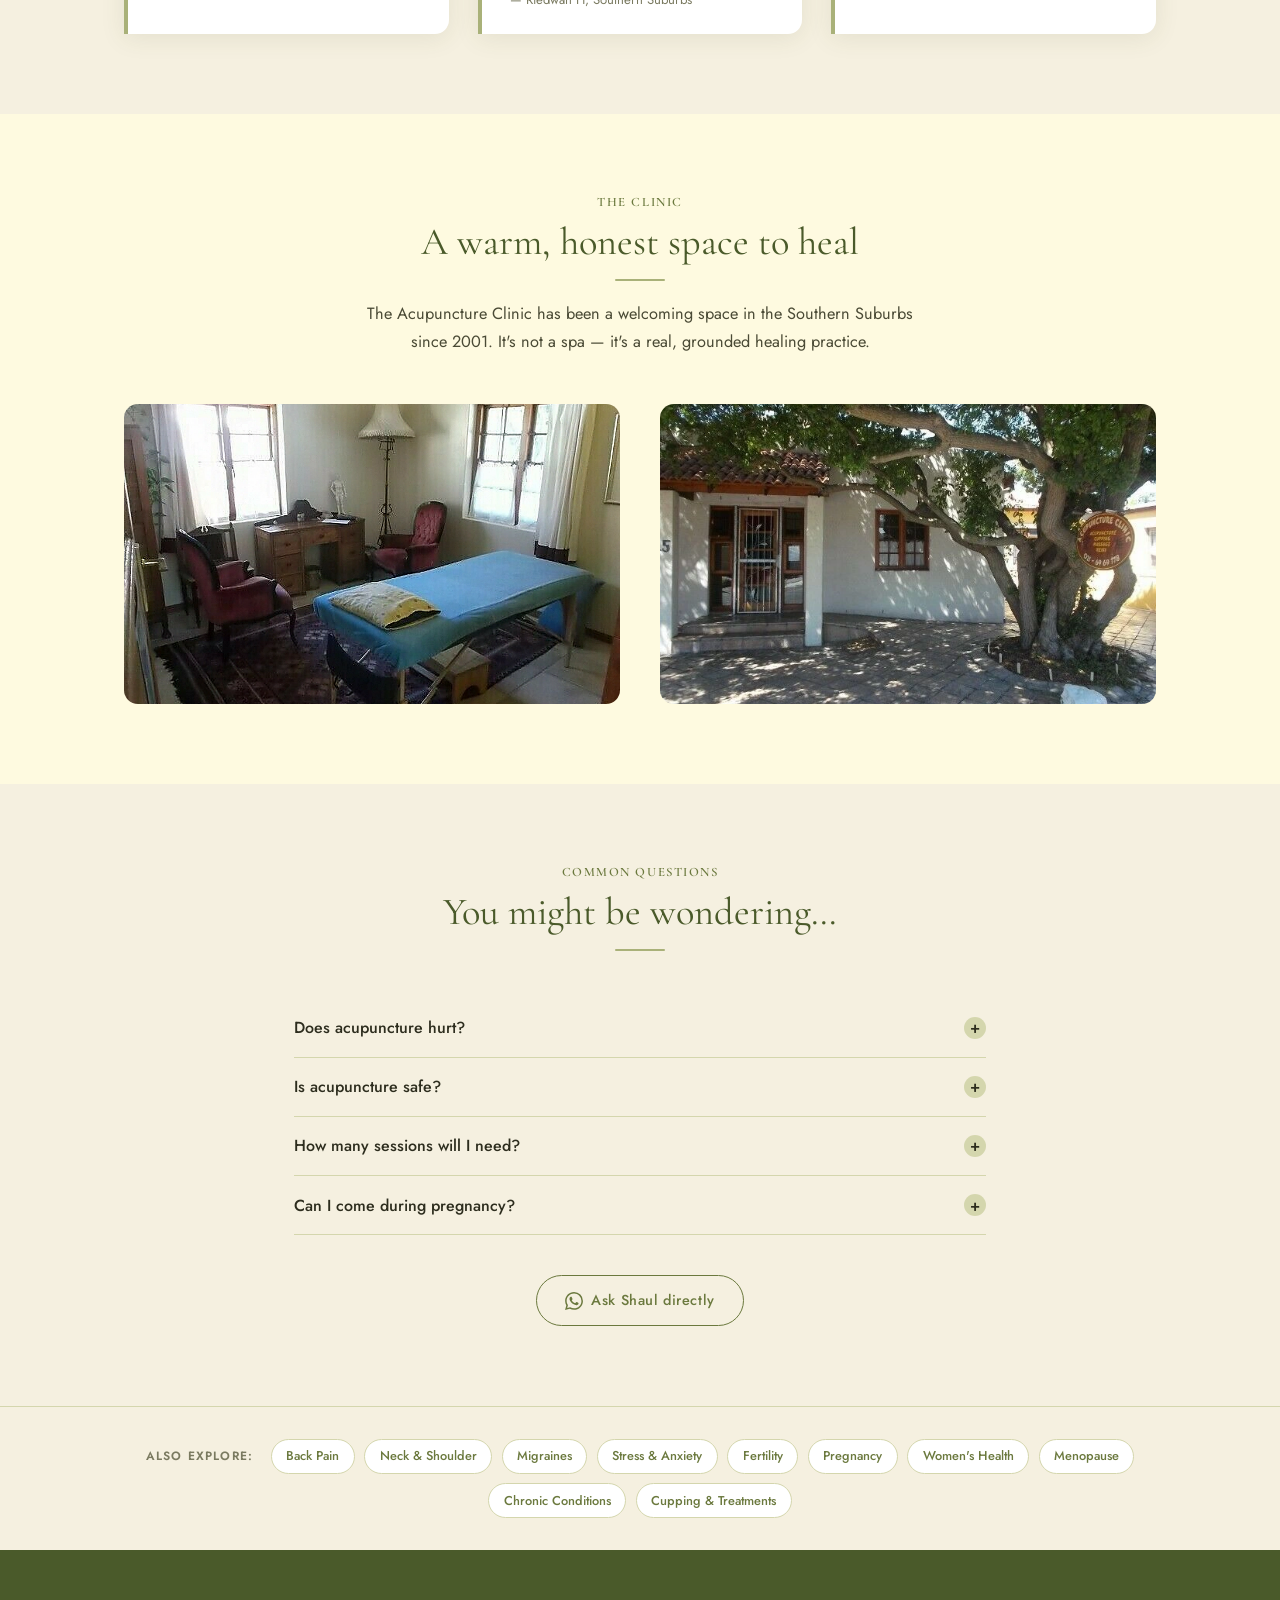
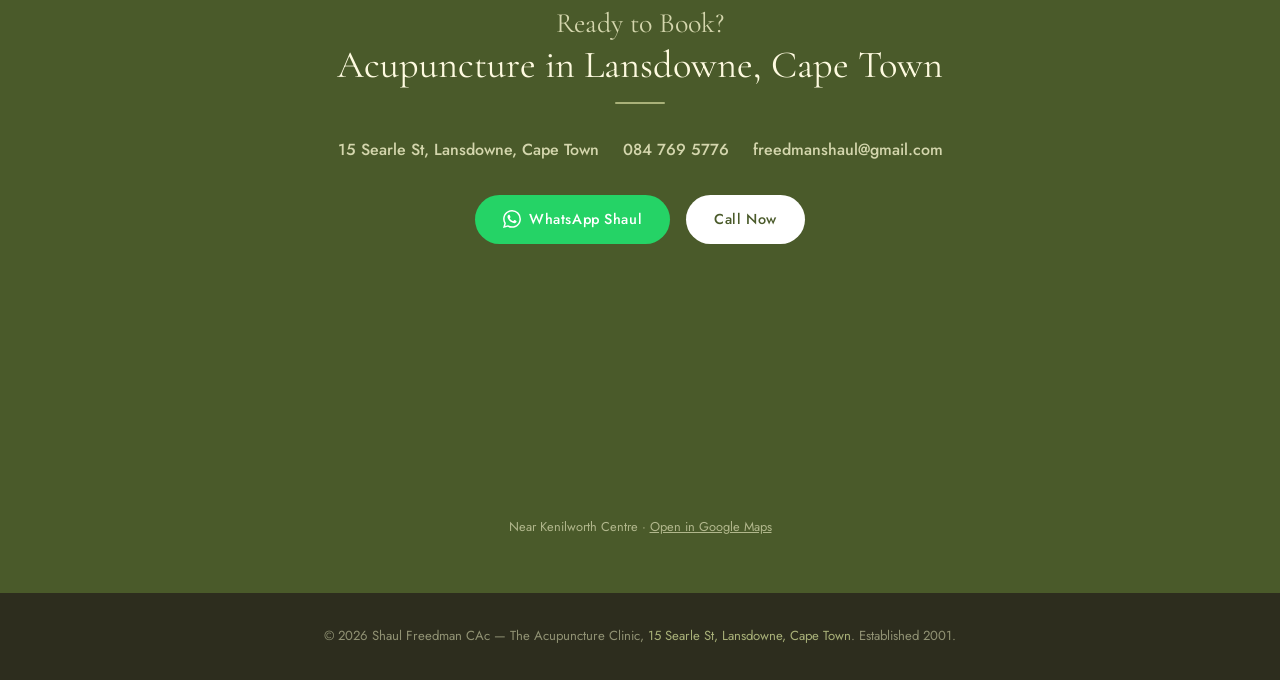
==== commit ce21a582: "Update index.html added Sarah testimonial" ====
--- a/index.html
+++ b/index.html
@@ -395,8 +395,8 @@
         <cite>— Riedwan H, Southern Suburbs</cite>
       </div>
       <div class="testimonial" style="margin:0;">
-        <p>"Shaul has such a lovely energy and is a skillful acupuncturist."</p>
-        <cite>— E. Aviram</cite>
+        <p>"As a fellow acupuncturist, Shaul is my go-to practitioner whenever I need a treatment. He has helped me with a variety of issues over the past 25 years, from musculoskeletal problems to a stubborn skin condition. Shaul is a highly skilled and experienced practitioner who yet remains humble and caring."</p>
+        <cite>— Sarah Hewland</cite>
       </div>
     </div>
   </div>
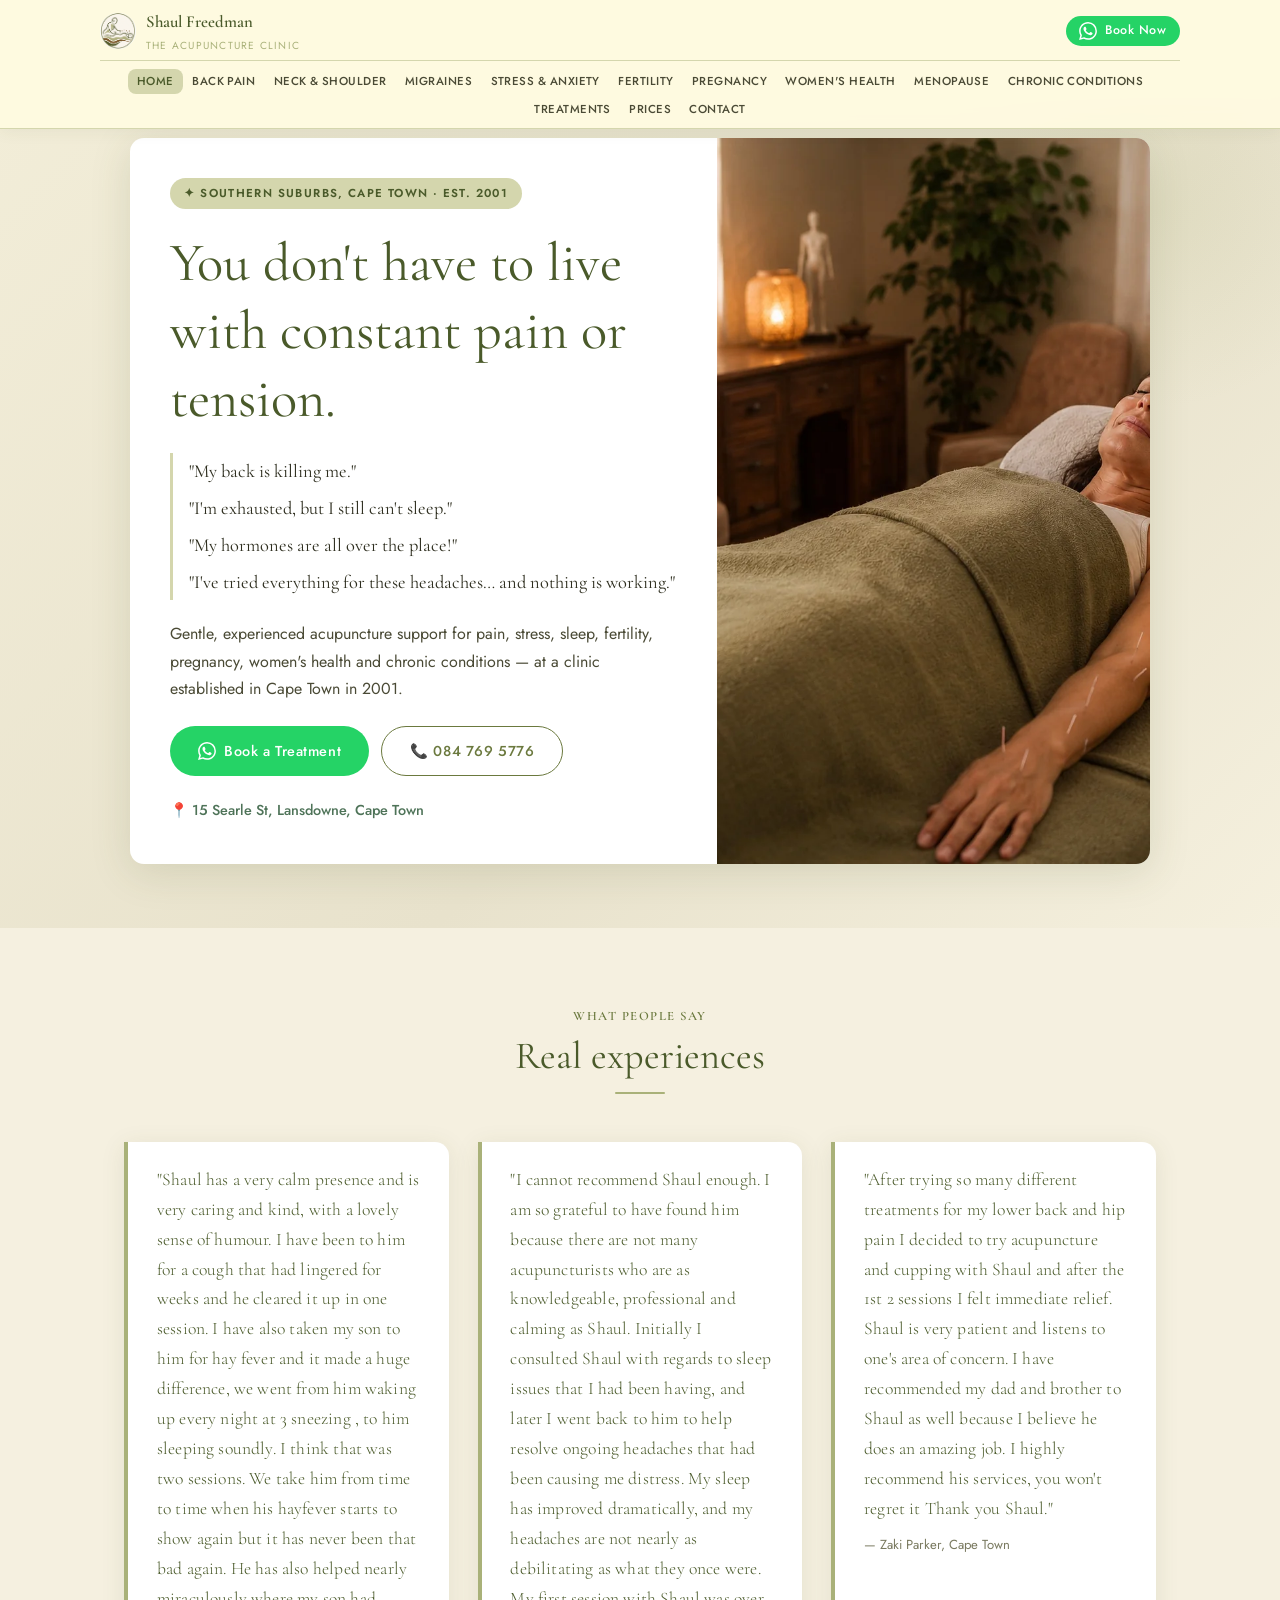
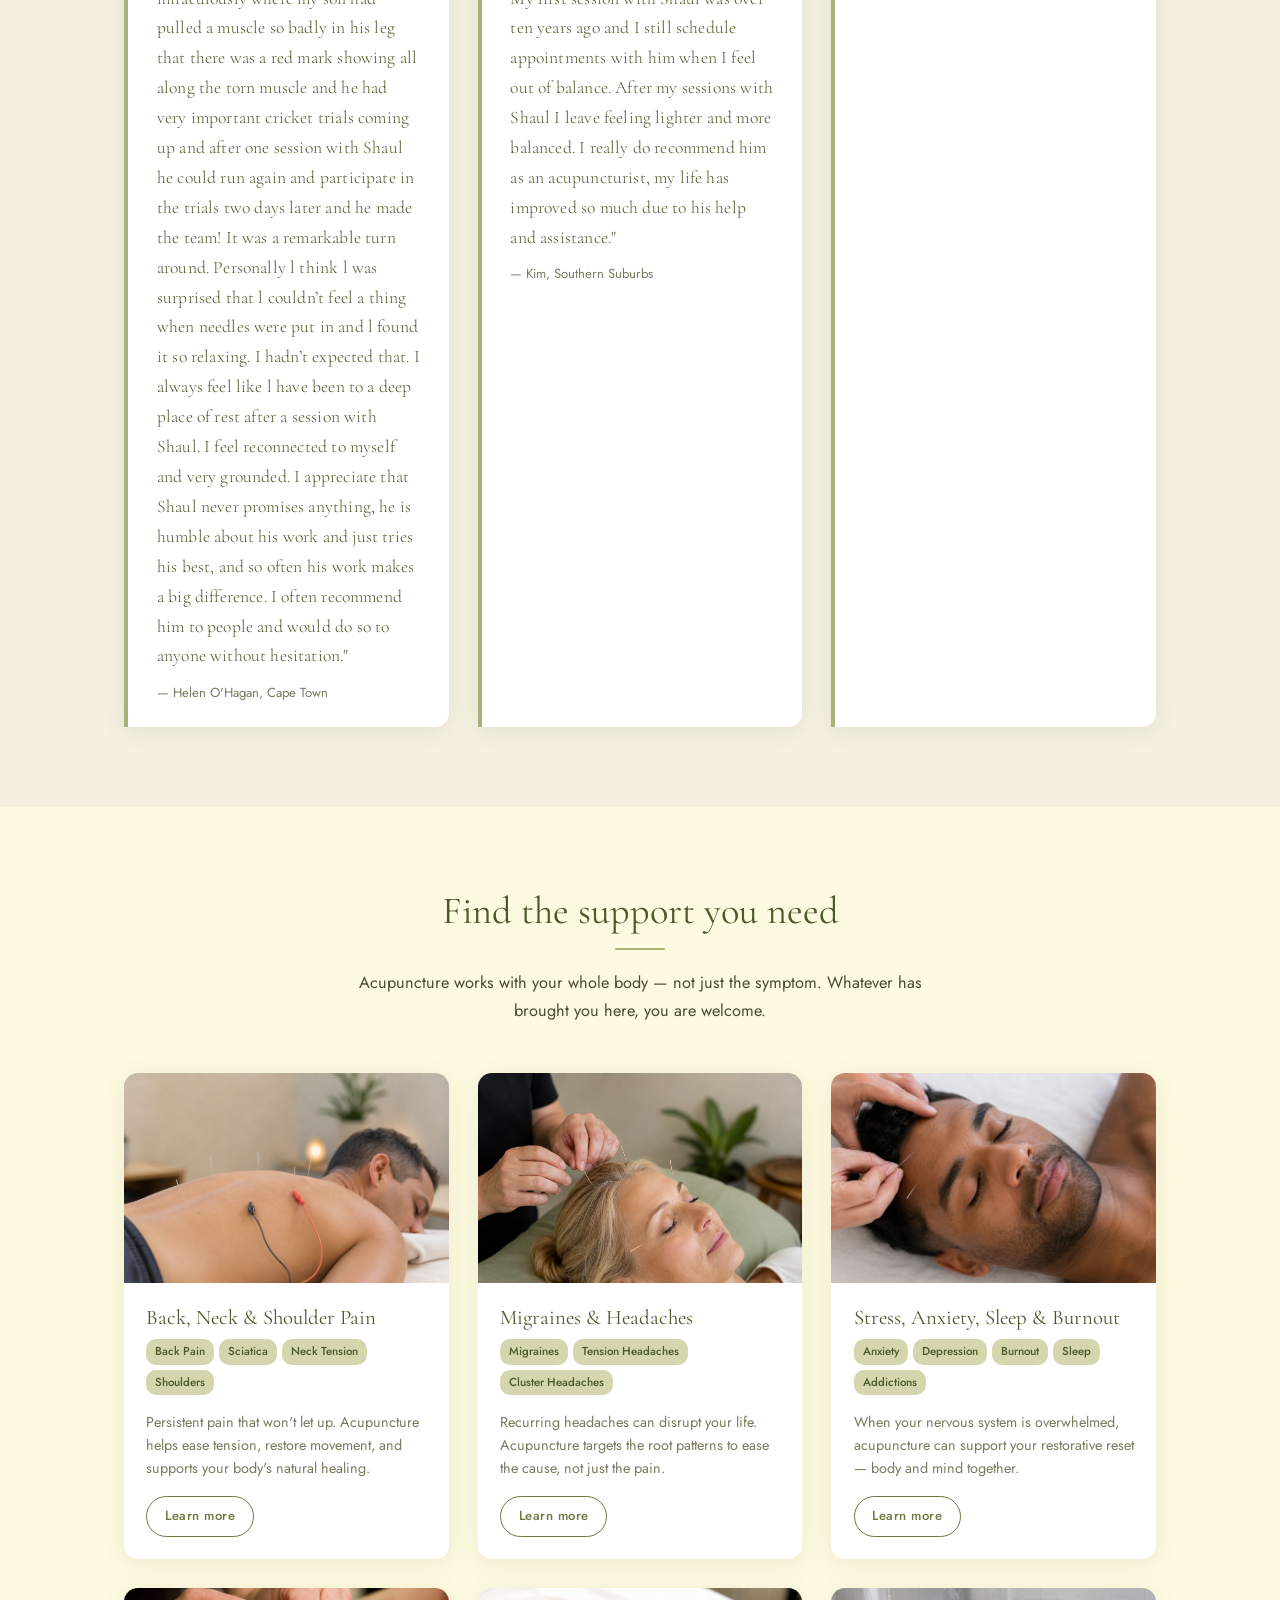
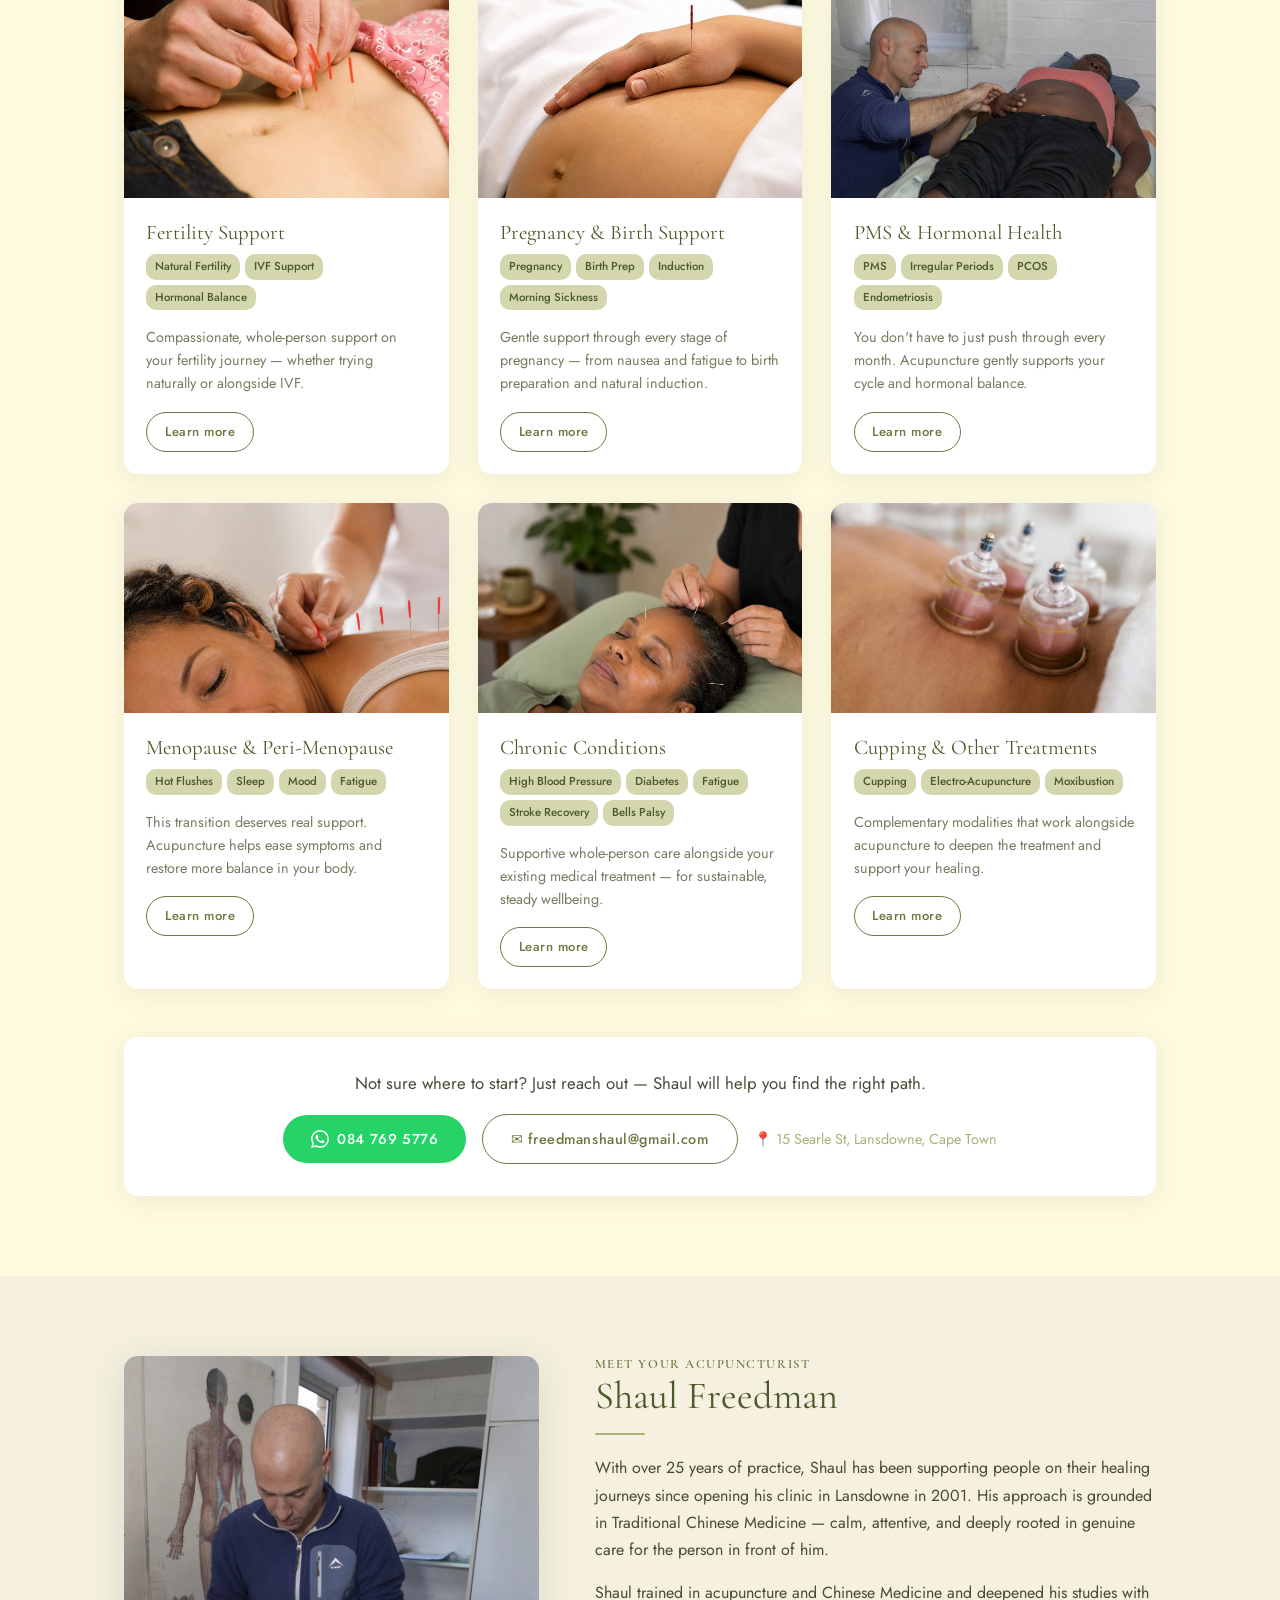
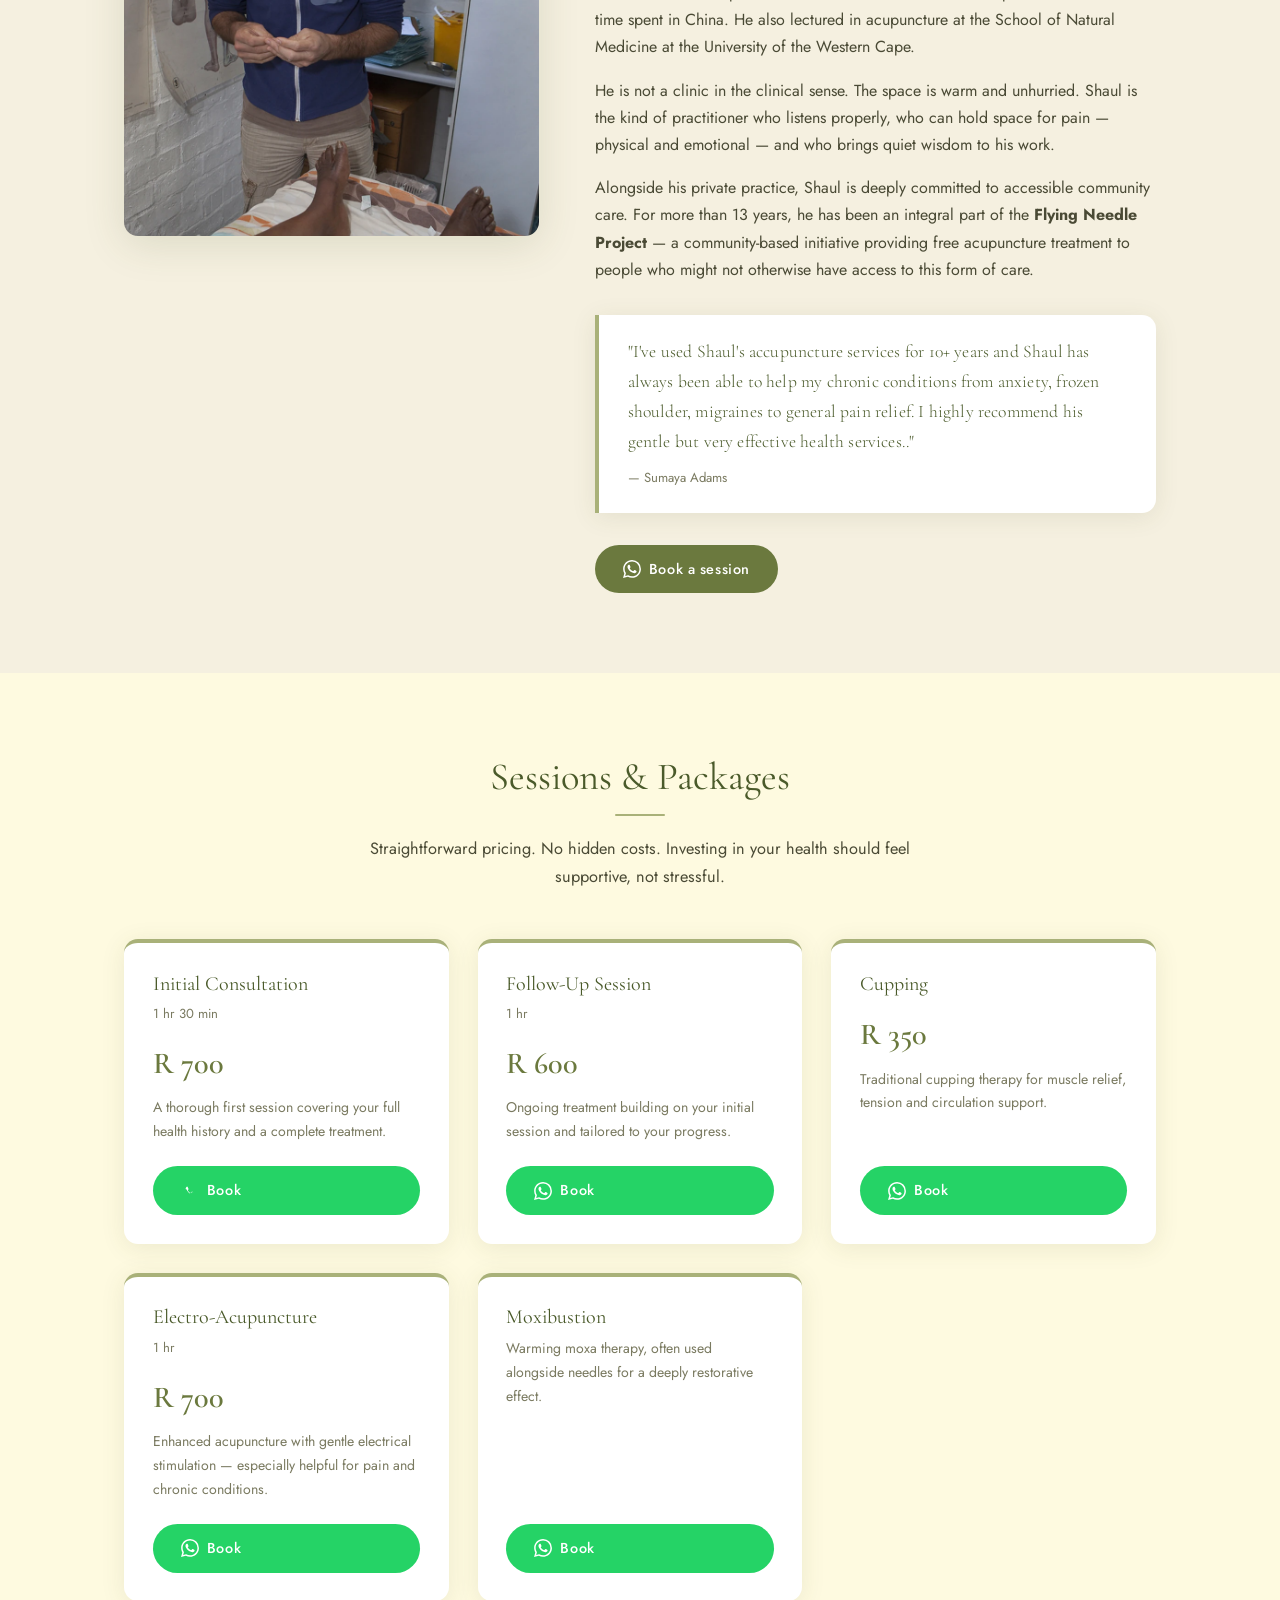
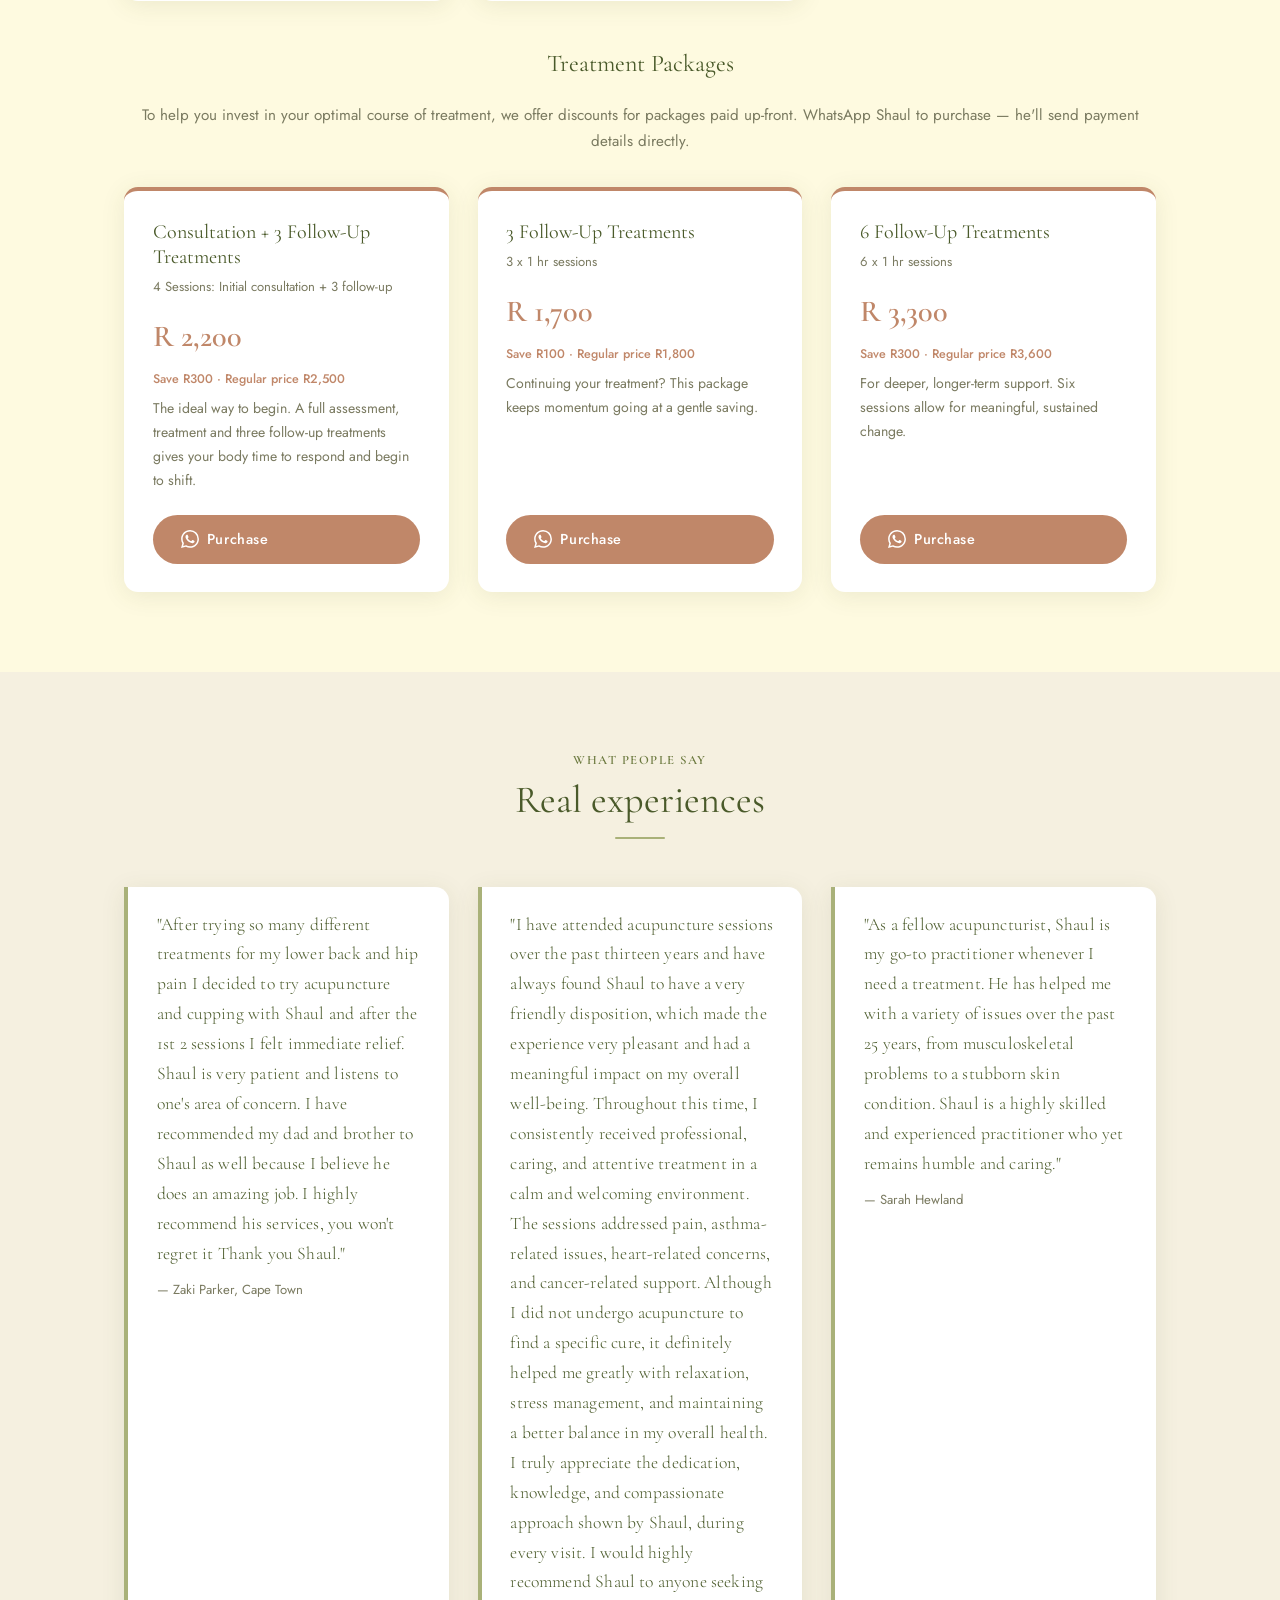
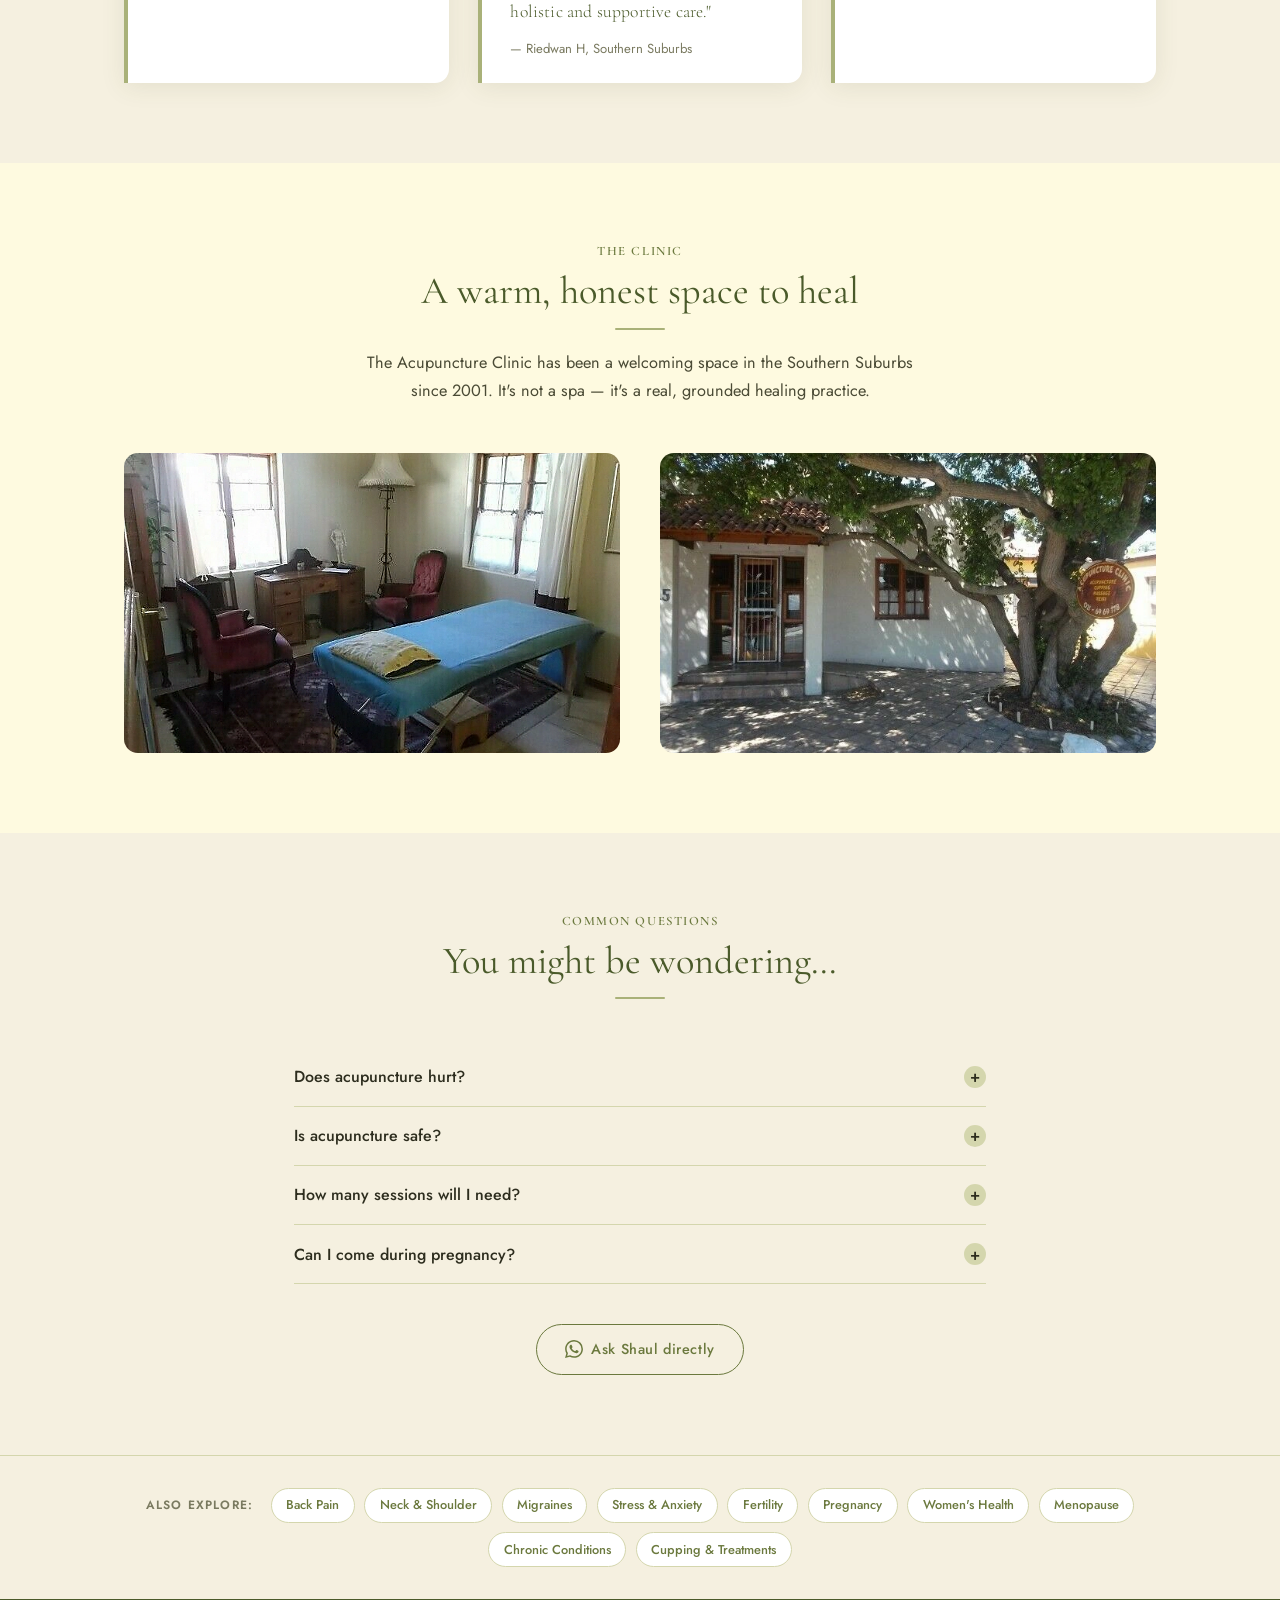
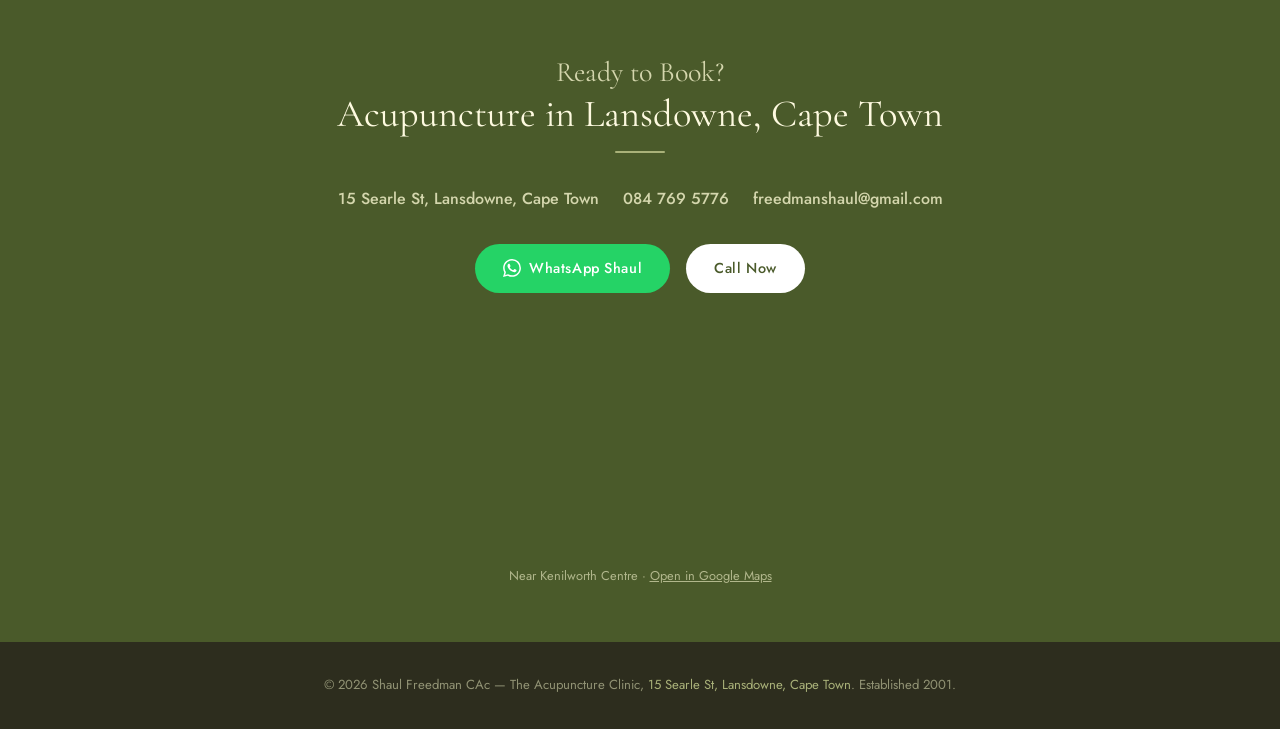
==== commit 422f958f: "Update index.html changed package price and details" ====
--- a/index.html
+++ b/index.html
@@ -347,11 +347,11 @@
     <p style="text-align:center;color:var(--text-light);margin-bottom:2rem;font-size:0.95rem;">To help you invest in your optimal course of treatment, we offer discounts for packages paid up-front. WhatsApp Shaul to purchase — he'll send payment details directly.</p>
     <div class="grid-3">
       <div class="price-card featured">
-        <h3>Assessment + First 3 Treatments</h3>
-        <div class="duration">Initial consultation + 3 follow-up sessions</div>
-        <div class="price">R 1,700</div>
-        <div class="save">Save R200 · Regular price R1,900</div>
-        <p>The ideal way to begin. A full assessment and three treatments gives your body time to respond and begin to shift.</p>
+        <h3>Consultation + 3 Follow-Up Treatments</h3>
+        <div class="duration">4 Sessions: Initial consultation + 3 follow-up</div>
+        <div class="price">R 2,200</div>
+        <div class="save">Save R300 · Regular price R2,500</div>
+        <p>The ideal way to begin. A full assessment, treatment and three follow-up treatments gives your body time to respond and begin to shift.</p>
         <a href="https://wa.me/27847695776?text=Hi%20Shaul%2C%20I%27d%20like%20to%20purchase%20the%20Assessment%20%2B%20First%203%20Treatments%20package." target="_blank" class="btn btn-brown" style="margin-top:auto;"><svg class="wa-icon" viewBox="0 0 24 24"><path d="M17.472 14.382c-.297-.149-1.758-.867-2.03-.967-.273-.099-.471-.148-.67.15-.197.297-.767.966-.94 1.164-.173.199-.347.223-.644.075-.297-.15-1.255-.463-2.39-1.475-.883-.788-1.48-1.761-1.653-2.059-.173-.297-.018-.458.13-.606.134-.133.298-.347.446-.52.149-.174.198-.298.298-.497.099-.198.05-.371-.025-.52-.075-.149-.669-1.612-.916-2.207-.242-.579-.487-.5-.669-.51-.173-.008-.371-.01-.57-.01-.198 0-.52.074-.792.372-.272.297-1.04 1.016-1.04 2.479 0 1.462 1.065 2.875 1.213 3.074.149.198 2.096 3.2 5.077 4.487.709.306 1.262.489 1.694.625.712.227 1.36.195 1.871.118.571-.085 1.758-.719 2.006-1.413.248-.694.248-1.289.173-1.413-.074-.124-.272-.198-.57-.347m-5.421 7.403h-.004a9.87 9.87 0 01-5.031-1.378l-.361-.214-3.741.982.998-3.648-.235-.374a9.86 9.86 0 01-1.51-5.26c.001-5.45 4.436-9.884 9.888-9.884 2.64 0 5.122 1.03 6.988 2.898a9.825 9.825 0 012.893 6.994c-.003 5.45-4.437 9.884-9.885 9.884m8.413-18.297A11.815 11.815 0 0012.05 0C5.495 0 .16 5.335.157 11.892c0 2.096.547 4.142 1.588 5.945L.057 24l6.305-1.654a11.882 11.882 0 005.683 1.448h.005c6.554 0 11.89-5.335 11.893-11.893a11.821 11.821 0 00-3.48-8.413Z"/></svg> Purchase</a>
       </div>
       <div class="price-card featured">
